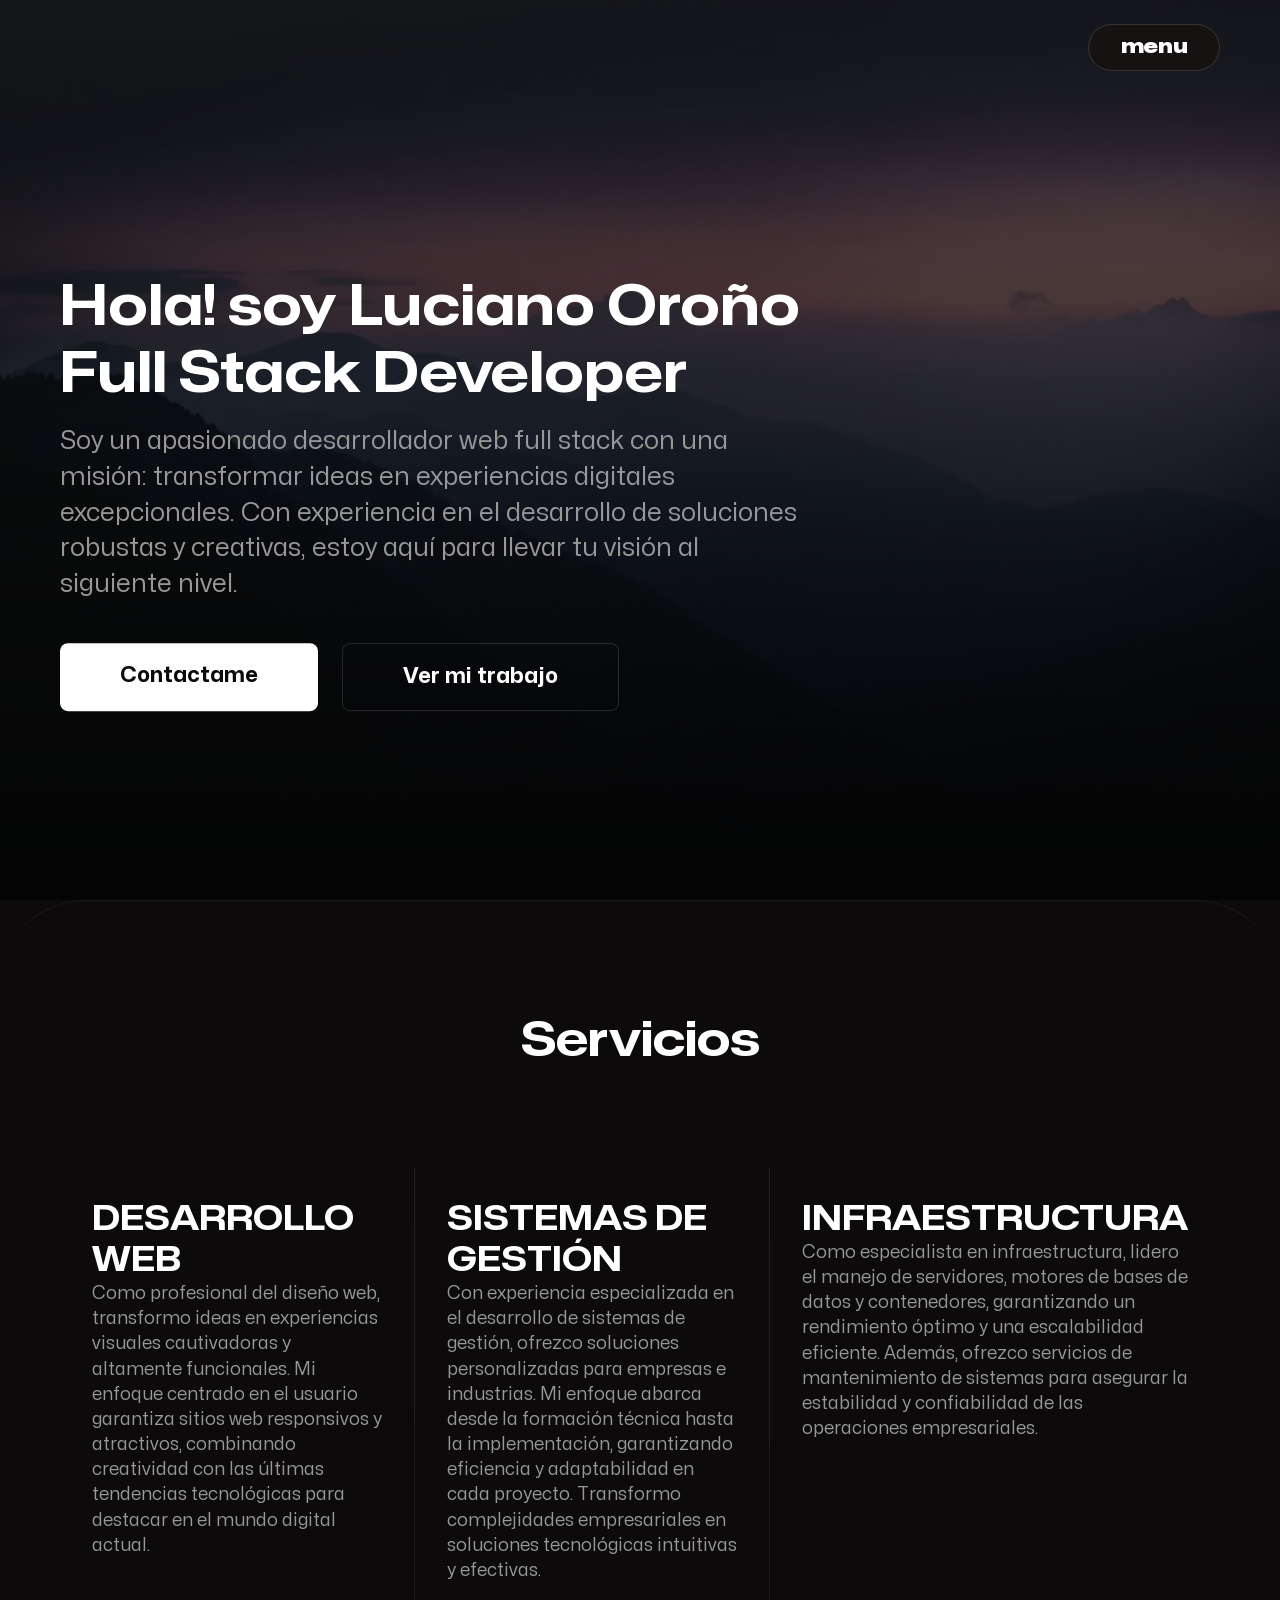
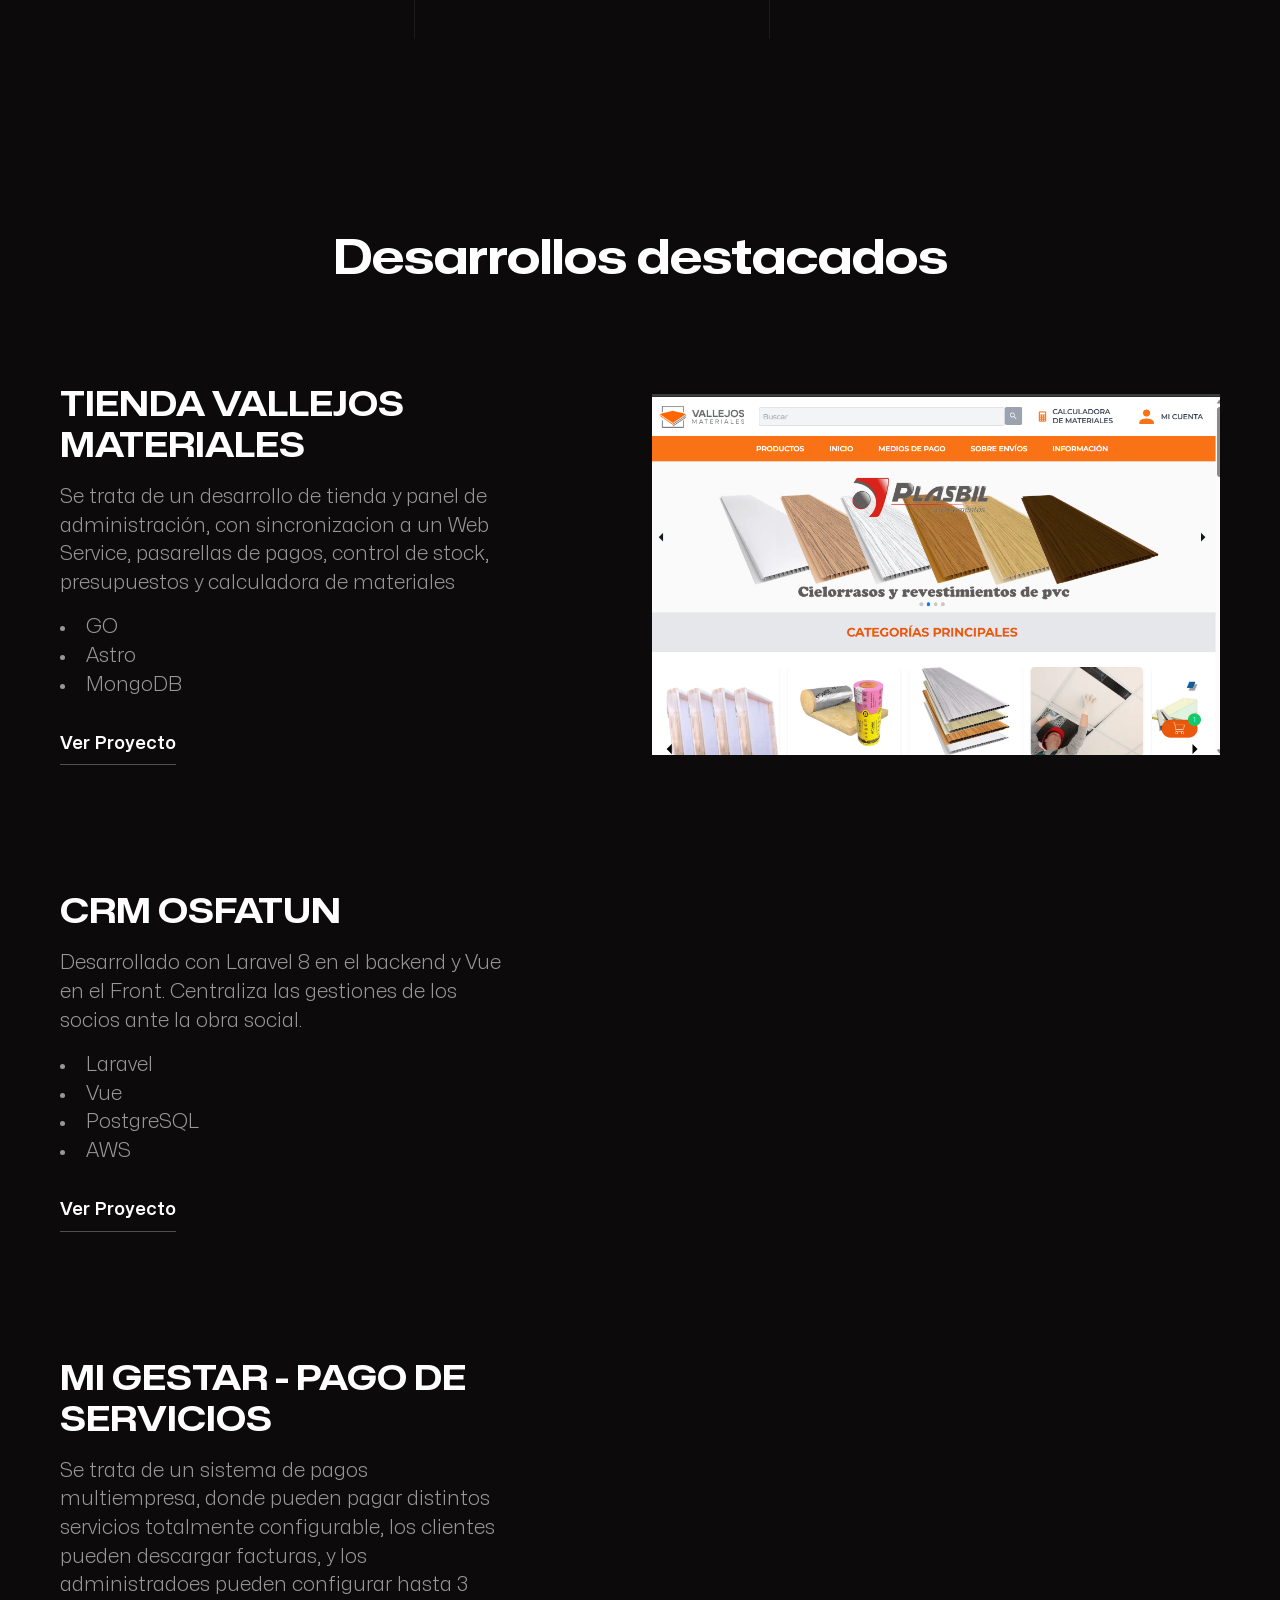
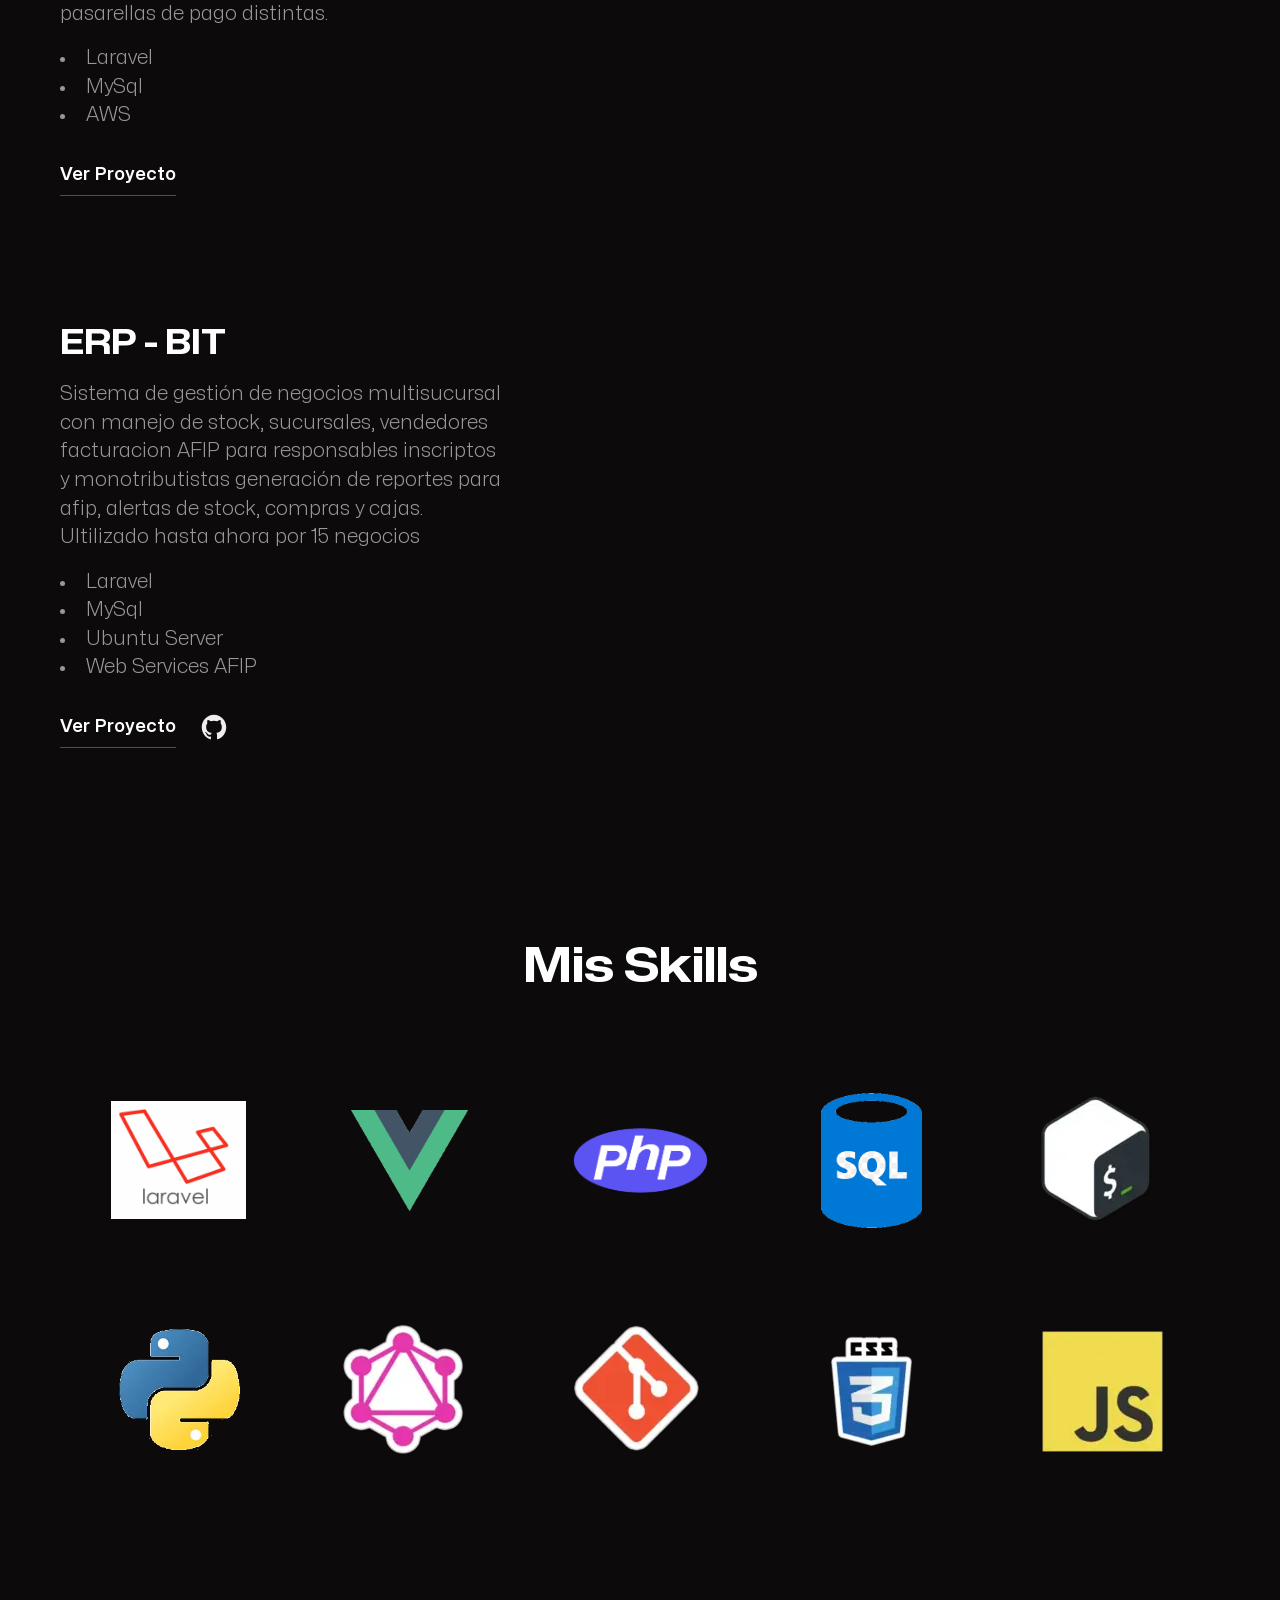
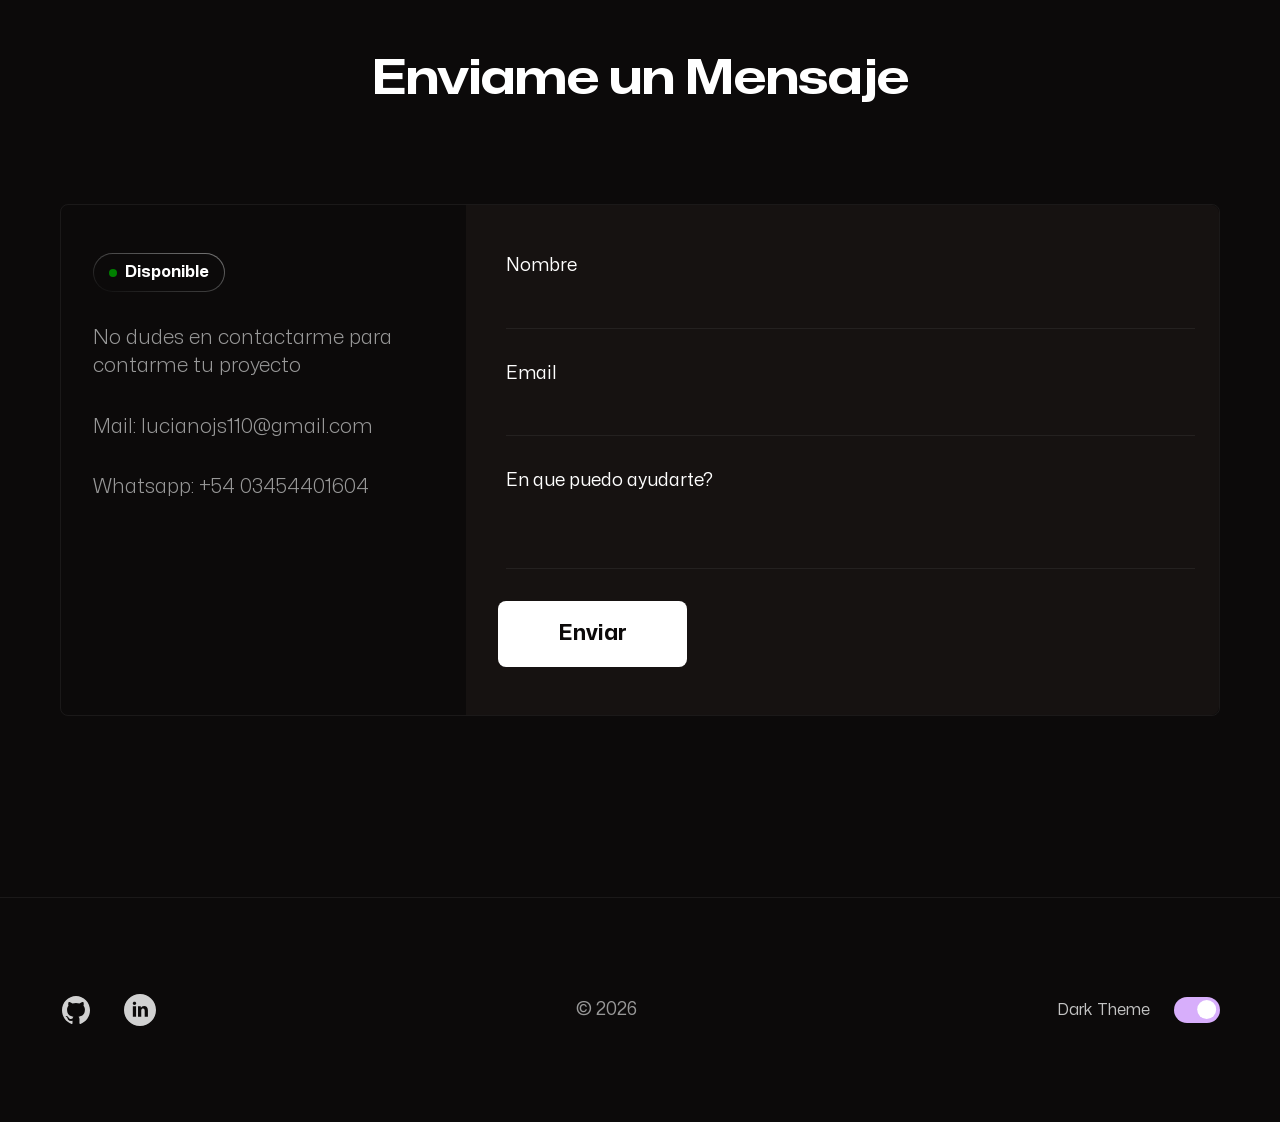
==== index.html @ 5929eaf1 "corregir error ortografico" ====
<!--
  Greetings!

  This delightful template has been meticulously crafted and brought to life by Syed Mohsin. It is generously shared with the world, inviting you to unleash your creativity and tailor it to your heart's content.
-->

<!-- For any inquiries or collaborations reach out to me at devsyedmohsin@gmail.com -->

<!--
  Embrace the guidance inscribed within the comments below to fashion an awe-inspiring portfolio of your own.
-->


<!DOCTYPE html>
<html lang="en">

<head>
  <meta charset="UTF-8" />
  <meta http-equiv="X-UA-Compatible" content="IE=edge" />
  <meta name="viewport" content="width=device-width, initial-scale=1.0" />
  <meta name="robots" content="index, follow" />

  <!-- Read and update content attributes accordingly  -->

  <meta name="description" content="En esta web puedes ver mis proyectos y contactarme para trabajar juntos!." />

  <!-- Google / Search Engine Tags -->
  <meta itemprop="name" content="Portafolio Luciano Oroño">
  <meta itemprop="description" content="En esta web puedes ver mis proyectos y contactarme para trabajar juntos!.">

  <!-- Reference screenshot of updated site's header in place of content -->
  <meta itemprop="image" content="assets/images/sharing-card.png">

  <!-- Facebook Meta Tags -->
  <meta property="og:url" content="https://lucianojs110.github.io/">
  <meta property="og:type" content="website">
  <meta property="og:title" content="Portafolio Luciano Oroño">
  <meta property="og:description" content="En esta web puedes ver mis proyectos y contactarme para trabajar juntos!">

  <!-- Reference screenshot of updated site's header in content -->
  <meta property="og:image" content="assets/images/sharing-card.png">

  <!-- Twitter Meta Tags -->
  <meta name="twitter:card" content="summary_large_image">
  <meta name="twitter:title" content="Portafolio Luciano Oroño">
  <meta name="twitter:description" content="En esta web puedes ver mis proyectos y contactarme para trabajar juntos!.">

  <!-- Reference screenshot of updated site's header in content -->
  <meta name="twitter:image" content="assets/images/sharing-card.png">


  <!-- Update favicon href attribute with image of yourself -->
  <link rel="shortcut icon" href="assets/images/favicons.png" type="image/png" />

  <!-- Preloading fonts for better performance -->

  <link rel="preload" href="assets/fonts/Mona-Sans.woff2" as="font" type="font/woff2" crossorigin />

  <link rel="stylesheet" href="style.css" />
  <script src="script.js" defer></script>

  <!-- Your name here -->
  <title>Tec. Luciano Oroño</title>
</head>

<body>

  <script>
    const theme = localStorage.getItem("theme") || "dark";
    document.body.classList.add(theme);
  </script>

  <header class="header">

    <div class="menu-btn-container">
      <div class="container">
        <button type="button" class="menu-btn">menu</button>
      </div>
    </div>

    <nav class="nav hidden">
      <ol class="nav-items">
        <li class="nav-item"><a href="#">Home</a></li>
        <li class="nav-item"><a href="#work">Mi Trabajo</a></li>
        <li class="nav-item"><a href="#skills">Mis Skills</a></li>
        <li class="nav-item">
          <a href="#contact" data-focused="last-focused">Contacto</a>
        </li>
      </ol>
    </nav>

    <div class="container">
      <div class="header-textbox">
        <!-- Replace with your name and job title -->
        <h1 class="h1">
          Hola! soy Luciano Oroño<br />
          Full Stack Developer
        </h1>

        <!-- Add a small introductory paragraph about yourself -->
        <p class="header-text">
          Soy un apasionado desarrollador web full stack con una misión: transformar ideas en experiencias digitales
          excepcionales. Con experiencia en el desarrollo de soluciones robustas y creativas, estoy aquí para llevar tu
          visión al siguiente nivel.
        </p>

        <div class="header-btns">
          <a href="#contact" class="btn btn-cta">Contactame</a>
          <a href="#work" class="btn btn-secondary">Ver mi trabajo</a>
        </div>
      </div>
    </div>
  </header>

  <main>

    <section>

      <div class="container">
        <h2 class="h2">Servicios</h2>
        <ol class="testimonials">
          <li class="testimonial">
            <h3 class="h3">DESARROLLO WEB</h3>
            <blockquote class="testimonial-text">
              Como profesional del diseño web, transformo ideas en experiencias visuales cautivadoras y altamente
              funcionales. Mi enfoque centrado en el usuario garantiza sitios web responsivos y atractivos, combinando
              creatividad con las últimas tendencias tecnológicas para destacar en el mundo digital actual.
            </blockquote>

          </li>
          <li class="testimonial">
            <h3 class="h3">SISTEMAS DE GESTIÓN</h3>
            <blockquote class="testimonial-text">
              Con experiencia especializada en el desarrollo de sistemas de gestión, ofrezco soluciones personalizadas
              para empresas e industrias. Mi enfoque abarca desde la formación técnica hasta la implementación,
              garantizando eficiencia y adaptabilidad en cada proyecto. Transformo complejidades empresariales en
              soluciones tecnológicas intuitivas y efectivas.
            </blockquote>

          </li>
          <li class="testimonial">
            <h3 class="h3">INFRAESTRUCTURA</h3>
            <blockquote class="testimonial-text">

              Como especialista en infraestructura, lidero el manejo de servidores, motores de bases de datos y
              contenedores, garantizando un rendimiento óptimo y una escalabilidad eficiente. Además, ofrezco servicios
              de mantenimiento de sistemas para asegurar la estabilidad y confiabilidad de las operaciones
              empresariales.
            </blockquote>

          </li>
        </ol>
      </div>
    </section>


    <section class="work">
      <div class="container">
        <h2 class="h2" id="work">Desarrollos destacados</h2>
        <div class="work-boxes">



          <div class="work-box">
            <div class="work-textbox">
              <!-- Add your project title here -->
              <h3 class="h3">TIENDA VALLEJOS MATERIALES</h3>
              <!-- Add small description of your project  -->
              <p class="work-text">
                Se trata de un desarrollo de tienda y panel de administración, con sincronizacion a un Web Service,
                pasarellas de pagos, control de stock,
                presupuestos y calculadora de materiales
              </p>
              <!-- Add technologies you used to build the project -->
              <ol class="work-technologies">
                <li>GO</li>
                <li>Astro</li>
                <li>MongoDB</li>

              </ol>

              <div class="work-links">
                <!-- Add url of project in href attribute -->
                <a href="https://vallejosmateriales.com.ar/" target="_blank" rel="noopener" class="link">Ver
                  Proyecto</a>


                </a>
              </div>
            </div>

            <!-- Update img src and alt attribute  -->

            <picture class="work-img">
              <img loading="lazy" src="assets/images/vallejos.png" alt="agency elevation" />
            </picture>
          </div>




          <div class="work-box">
            <div class="work-textbox">
              <!-- Add your project title here -->
              <h3 class="h3">CRM OSFATUN</h3>
              <!-- Add small description of your project  -->
              <p class="work-text">
                Desarrollado con Laravel 8 en el backend y Vue en el Front. Centraliza las gestiones de los socios ante
                la obra social.
              </p>
              <!-- Add technologies you used to build the project -->
              <ol class="work-technologies">
                <li>Laravel</li>
                <li>Vue</li>
                <li>PostgreSQL</li>
                <li>AWS</li>
              </ol>

              <div class="work-links">
                <!-- Add url of project in href attribute -->
                <a href="https://www.osfatun.com.ar/" target="_blank" rel="noopener" class="link">Ver Proyecto</a>


                </a>
              </div>
            </div>

            <!-- Update img src and alt attribute  -->

            <picture class="work-img">
              <img loading="lazy" src="assets/images/work/crm1.png" alt="agency elevation" />
            </picture>
          </div>



          <div class="work-box">
            <div class="work-textbox">
              <!-- Add your project title here -->
              <h3 class="h3">MI GESTAR - PAGO DE SERVICIOS</h3>
              <!-- Add small description of your project  -->

              <p class="work-text">Se trata de un sistema de pagos multiempresa, donde pueden pagar distintos servicios
                totalmente configurable, los clientes pueden descargar facturas, y los administradoes pueden configurar
                hasta 3 pasarellas de pago distintas.</p>
              <ol class="work-technologies">
                <li>Laravel</li>
                <li>MySql</li>
                <li>AWS</li>
              </ol>
              <div class="work-links">
                <!-- Add url of project in href attribute -->
                <a href="https://migestarcoop.com.ar/CEVIC/login" target="_blank" rel="noopener" class="link">Ver
                  Proyecto</a>


              </div>
            </div>
            <!-- Update img src and alt attribute  -->
            <picture class="work-img">
              <img loading="lazy" src="assets/images/work/gestar2.png" alt="agency elevation" />
            </picture>
          </div>



          <div class="work-box">
            <div class="work-textbox">
              <!-- Add your project title here -->
              <h3 class="h3">ERP - BIT</h3>
              <!-- Add small description of your project  -->
              <p class="work-text">
                Sistema de gestión de negocios multisucursal con manejo de stock, sucursales, vendedores facturacion
                AFIP para responsables inscriptos y monotributistas generación de reportes para afip, alertas de stock,
                compras y cajas. Ultilizado hasta ahora por 15 negocios
              </p>
              <ol class="work-technologies">
                <li>Laravel</li>
                <li>MySql</li>
                <li>Ubuntu Server</li>
                <li>Web Services AFIP</li>
              </ol>
              <div class="work-links">
                <!-- Add url of project in href attribute -->
                <a href="#" target="_blank" rel="noopener" class="link">Ver Proyecto</a>

                <!-- Add link to project source code in href attribute if applicable otherwise feel free to delete or comment the markup -->
                <a href="https://gitlab.com/tanometro/erp" target="_blank" rel="noopener" title="Source code">
                  <img src="assets/images/social-links/github.svg" alt="GitHub" loading="lazy" />
                </a>
              </div>
            </div>
            <!-- Update img src and alt attribute  -->
            <picture class="work-img">
              <img loading="lazy" src="assets/images/work/erp1.png" alt="contribute dev" />
            </picture>
          </div>
        </div>
      </div>
    </section>


    <!-- Update skills-img src, alt  and title attributes I have added some other logos in assets/images/skill for your convenience feel free to pick one if required  -->

    <section class="skills">
      <div class="container">
        <h2 class="h2" id="skills">Mis Skills</h2>
        <div class="skills-imgs">
          <img src="assets/images/skills/Laravel.png" alt="React" class="skills-img" loading="lazy" title="React">
          <img src="assets/images/skills/vue.png" alt="Svelte" class="skills-img" loading="lazy" title="Svelte">
          <img src="assets/images/skills/php.png" alt="Typescript" class="skills-img" loading="lazy" title="Typescript">
          <img src="assets/images/skills/sql.png" alt="Accessibility" class="skills-img" loading="lazy"
            title="Web Accessibility">
          <img src="assets/images/skills/shell.webp" alt="Shell" class="skills-img" loading="lazy" title="Shell">
          <img src="assets/images/skills/python.png" alt="NextJS" class="skills-img" loading="lazy" title="NextJS">
          <img src="assets/images/skills/graphql.webp" alt="Graph Ql" class="skills-img" loading="lazy"
            title="Graph QL">
          <img src="assets/images/skills/git.webp" alt="Git" class="skills-img" loading="lazy" title="Git">
          <img src="assets/images/skills/html.webp" alt="CSS" class="skills-img" loading="lazy" title="CSS">
          <img src="assets/images/skills/js.webp" alt="JavaScript" class="skills-img" loading="lazy" title="JavaScript">
          </figure>
        </div>
      </div>
    </section>

    <!-- Replace testimonials, author name, author job, img src and, alt attributes -->

    <section class="contact">
      <div class="container">
        <h2 class="h2" id="contact">Enviame un Mensaje</h2>
        <div class="contact-content">
          <div class="contact-textbox">
            <!-- Please comment this component if you're not available for hire -->
            <strong href="#" class="hire-alert">
              <span class="indicator"></span>
              Disponible
            </strong>
            <p class="contact-text">
              No dudes en contactarme para contarme tu proyecto
            </p>

            <p class="contact-text">
              Mail: lucianojs110@gmail.com
            </p>
            <p class="contact-text">
              Whatsapp: +54 03454401604
            </p>


          </div>
          <form action="https://formsubmit.co/lucianojs110@gmail.com" method="POST" class="contact-form" netlify>
            <div class="form-field">
              <label for="name">Nombre</label>
              <input type="text" name="name" id="name" required />
            </div>
            <div class="form-field">
              <label for="email">Email</label>
              <input type="email" name="email" id="email" required inputmode="email" />
            </div>
            <div class="form-field">
              <label for="message">En que puedo ayudarte?</label>
              <textarea name="message" id="message" required></textarea>
            </div>
            <button type="submit" class="btn btn-cta">Enviar</button>
          </form>
        </div>
      </div>
    </section>
  </main>

  <footer class="footer">
    <div class="container">
      <div class="footer-content">
        <!-- Update href and src attributes -->
        <nav>
          <ol class="footer-links">
            <li class="footer-link">
              <a title="GitHub" href="https://github.com/Lucianojs110" target="_blank" rel="noopener"><img
                  loading="lazy" src="assets/images/social-links/github.svg" alt="GitHub" /></a>
            </li>

            <li class="footer-link">
              <a title="Linkedin" href="https://www.linkedin.com/in/luciano-oro%C3%B1o-1b6370150/" target="_blank"
                rel="noopener"><img loading="lazy" src="assets/images/social-links/linkedin.svg" alt="Linkedin" /></a>
            </li>

          </ol>
        </nav>
        <p class="footer-text">
          &copy; <span>2024</span>
        </p>
        <label class="theme-switch" for="theme-switch">
          <span>Dark Theme</span>
          <input type="checkbox" id="theme-switch" role="switch" />
        </label>
      </div>
    </div>
  </footer>
</body>

</html>
---- style.css ----
/* --------------------------------- */
/* ----- Basic Setup -----*/
/* --------------------------------- */

@font-face {
  font-family: "Mona Sans";
  src: url("assets/fonts/Mona-Sans.woff2") format("woff2 supports variations"),
    url("assets/fonts/Mona-Sans.woff2") format("woff2-variations");
  font-display: swap;
  font-weight: 200 900;
  font-stretch: 75% 125%;
}

:root {
  --h1: 3.5rem;
  --h2: 3rem;
  --h3: 2.145rem;
  --h4: 1.5rem;
  --text-large: 1.6rem;
  --text-medium: 1.275rem;
  --text-small: 1.125rem;

  --gradient-brand: radial-gradient(
      at 60% 31%,
      rgb(255, 131, 139) 0px,
      transparent 50%
    ),
    radial-gradient(at 48% 98%, rgba(0, 255, 166, 0.707) 0px, transparent 50%),
    radial-gradient(at 84% 67%, rgb(255, 129, 125) 0px, transparent 50%),
    radial-gradient(at 16% 47%, rgb(255, 90, 112) 0px, transparent 50%),
    radial-gradient(at 73% 11%, rgb(115, 255, 225) 0px, transparent 50%),
    radial-gradient(at 49% 37%, rgba(255, 249, 89, 0.695) 0px, transparent 50%),
    radial-gradient(at 70% 21%, rgba(58, 255, 186, 0.715) 0px, transparent 50%);
  --easing: cubic-bezier(0.86, 0, 0.07, 1);

  --site-max-width: 1280px;
  --gutter-nano: 0.5rem;
  --gutter-micro: 1rem;
  --gutter-x-small: 1.5rem;
  --gutter-small: 2rem;
  --gutter-medium: 2.5rem;
  --gutter-large: 3rem;
  --gutter-x-large: 6rem;
  --gutter-huge: 12rem;

  --scroll-padding: 4.375rem;
  --radius: 85px;
}

body.dark {
  --bg-color-primary: #0c0a0a;
  --bg-color-secondary: #161211;
  --important: #fff;
  --sub: #c3c3c3;
  --body: #989898;
  --border: #c0c0c015;
  --border-dark: #c0c0c02f;
  --gradient-border: linear-gradient(to left bottom, #777, #0e0d0d);
  --shadow: 0 1rem 1rem #00000040;
}

body.light {
  --bg-color-primary: #fbfbfb;
  --bg-color-secondary: #ffffff;
  --important: #000;
  --sub: #111;
  --body: #585b63;
  --border: #62626234;
  --border-dark: #5e5e5e1f;
  --gradient-border: linear-gradient(to left bottom, #000000c6, #0e0d0d00);
  --shadow: 0 1rem 1rem rgba(0, 0, 0, 0.25);
}

*,
*::after,
*::before {
  margin: 0;
  padding: 0;
  box-sizing: inherit;
}

html {
  font-family: "Mona Sans", sans-serif;
  box-sizing: border-box;
  scroll-padding-top: var(--scroll-padding);
}

@media (max-width: 1200px) {
  html {
    font-size: 90%;
  }
}

@media (max-width: 645px) {
  html {
    font-size: 80%;
  }
}

body {
  font-size: var(--text-medium);
  color: var(--body);
  background-color: var(--bg-color-primary);
  line-height: 1.4;
  text-rendering: optimizeLegibility;
  overflow-x: hidden;
}

/* Improve media defaults */

picture,
svg,
img {
  display: block;
  max-inline-size: 100%;
  object-fit: contain;
}

textarea {
  resize: none;
}

/* --------------------------------- */
/* ----- Typography -----*/
/* --------------------------------- */

input,
textarea,
button {
  font: inherit;
}

p,
h1,
h2,
h3,
.h4 {
  overflow-wrap: break-word;
}

h1,
h2,
h3,
.h4 {
  font-stretch: 125%;
  line-height: 1.2;
  color: var(--important);
}

.h1 {
  font-size: var(--h1);
}

.h2 {
  font-size: var(--h2);
  text-align: center;
}

.h3 {
  font-size: var(--h3);
}

.h4 {
  font-size: var(--h4);
}

@media (max-width: 845px) {
  :root {
    --h1: 2.845rem;
    --h2: 2.45rem;
    --h3: 1.85rem;
  }
}

@media (max-width: 700px) {
  :root {
    --h1: 2.545rem;
  }
}

@media (max-width: 545px) {
  :root {
    --h1: 2.4rem;
    --text-large: 1.5rem;
  }
}

@media (max-width: 485px) {
  :root {
    --h1: 2.145rem;
    --h2: 1.875rem;
    --h3: 1.6rem;
    --text-large: 1.345rem;
  }
}

/* --------------------------------- */
/* ----- Utilities -----*/
/* --------------------------------- */

/* Center and constrain the width of page sections */

.container {
  max-inline-size: var(--site-max-width);
  margin-inline: auto;
}

@media (max-width: 1375px) {
  :root {
    --site-max-width: 1160px;
  }
}

@media (max-width: 1275px) {
  .container {
    padding-inline: var(--gutter-small);
  }
}

@media (max-width: 1200px) {
  .container {
    padding-inline: var(--gutter-medium);
  }
}

@media (max-width: 575px) {
  .container {
    padding-inline: var(--gutter-small);
  }
}

/* disable scroll when menu is opened */

.lock-screen {
  overflow-y: hidden;
}

/* hides visually and removes from accessibility tree  */

.hidden {
  visibility: hidden;
  transform: translateX(-100%);
}

.transform {
  transform: translateY(6rem);
  opacity: 0;
}

.shown {
  transition: 0.1s;
  color: lightgrey;
}

/* --------------------------------- */
/* ----- Components -----*/
/* --------------------------------- */

.btn {
  font-size: 1.35rem;
  font-weight: 700;
  text-decoration: none;
  text-align: center;
  padding: 18px 60px;
  border-radius: var(--gutter-nano);
  transition: 0.3s all ease-in-out;
  cursor: pointer;
}

@media (max-width: 700px) {
  .btn {
    padding: 16px 48px;
  }
}

@media (max-width: 485px) {
  .btn {
    font-size: 1.2rem;
    padding: 14px 38px;
  }
}

.btn-cta {
  color: var(--bg-color-primary);
  background-color: var(--important);
}

body.dark .btn-cta:hover,
body.dark .btn-cta:focus {
  box-shadow: #ffffff40 0 0 0 var(--gutter-nano);
}

body.light .btn-cta:hover,
body.light .btn-cta:focus {
  box-shadow: #07070733 0 0 0 var(--gutter-nano);
}

.btn-secondary {
  border: 1px solid var(--border-dark);
  color: var(--important);
}

.btn-secondary:hover,
.btn-secondary:focus {
  border-color: var(--important);
}

.link {
  display: inline-block;
  font-weight: 600;
  font-size: var(--text-small);
  padding: var(--gutter-nano) 0;
  text-decoration: none;
  color: var(--important);
  position: relative;
}

.link::after,
.link::before {
  content: "";
  width: 100%;
  height: 1px;
  margin-block-start: var(--gutter-nano);
  position: absolute;
  bottom: -1px;
  left: 0;
  transition: 300ms;
}

body.dark .link::before {
  background-color: #d3d3d357;
}

body.dark .link::after {
  background-color: white;
}

body.light .link::before {
  background-color: lightgray;
}

body.light .link::after {
  background-color: black;
}

.link::after {
  background-color: white;
  transform-origin: left;
  transform: scaleX(0);
}

.link:hover::after,
.link:focus::after {
  transform: scaleX(1);
}

/* --------------------------------- */
/* ----- Layout -----*/
/* --------------------------------- */

section:not(:first-child) {
  padding-block-start: var(--gutter-huge);
}

section:first-child {
  padding-block-start: 7rem;
}

@media (max-width: 885px) {
  :root {
    --gutter-huge: 8rem;
    --gutter-x-large: 4rem;
  }
}

main {
  border-top: 1px solid var(--border);
  border-top-left-radius: var(--radius);
  border-top-right-radius: var(--radius);
  background-color: var(--bg-color-primary);
  transform: translateY(calc(-1 * var(--radius)));
}

@media (max-width: 1185px) {
  :root {
    --radius: 45px;
  }
}

/* --------------------------------- */
/* ----- Menu Button -----*/
/* --------------------------------- */

.menu-btn-container {
  position: fixed;
  width: 100%;
  top: var(--gutter-x-small);
  left: 0;
  z-index: 4;
}

.menu-btn {
  display: block;
  margin-inline-start: auto;
  border: 1px solid var(--border-dark);
  inline-size: 132px;
  padding-block: var(--gutter-nano);
  border-radius: var(--gutter-large);
  text-decoration: none;
  background-color: var(--bg-color-secondary);
  color: var(--important);
  cursor: pointer;
}

.menu-btn,
.nav-items a {
  font-stretch: 125%;
  font-weight: 900;
}

/* --------------------------------- */
/* ----- Navigation -----*/
/* --------------------------------- */

.nav {
  min-block-size: 100vh;
  position: fixed;
  width: 100%;
  background-color: #ff5e99;
  background-image: var(--gradient-brand);
  transition: 450ms var(--easing);
  z-index: 3;
}

.nav-items {
  position: absolute;
  top: 50%;
  left: 15%;
  transform: translateY(-50%) translateX(-15%);
  list-style-type: none;
}

.nav-item:not(:last-child) {
  margin-block-end: var(--gutter-x-small);
}

.nav-item a {
  display: inline-block;
  font-size: var(--h2);
  text-decoration: none;
  color: #fff;
}

.nav-item a::after {
  content: "";
  display: block;
  block-size: var(--gutter-nano);
  width: 100%;
  transform: scale(0);
  transform-origin: left;
  background-color: white;
  transition: transform 250ms var(--easing);
}

.nav-item a:hover::after,
.nav-item a:focus::after {
  transform: scale(1);
}

/* --------------------------------- */
/* ----- Header -----*/
/* --------------------------------- */

.header {
  min-block-size: calc(100vh + var(--radius));
  background-attachment: fixed;
  background-size: cover;
  background-position: center;
  background-repeat: no-repeat;
  position: relative;
}

body.dark .header {
  background-image: linear-gradient(#0000008b, #000000e6),
    url("assets/images/hero-bg.webp");
}

body.light .header {
  background-image: linear-gradient(#ffffffa2, #ffffffe6),
    url("assets/images/hero-bg-light.webp");
}

.header-textbox {
  position: absolute;
  top: 50%;
  transform: translateY(-50%);
}

.header-text {
  font-size: var(--text-large);
  font-weight: 400;
  max-inline-size: 745px;
  margin-block-start: var(--gutter-micro);
  margin-block-end: var(--gutter-medium);
}

@media (max-width: 1200px) {
  .header-text {
    max-inline-size: 685px;
  }
}

@media (max-width: 845px) {
  .header-text {
    max-inline-size: 585px;
  }
}

.header-btns {
  display: inline-flex;
  gap: var(--gutter-x-small);
}

@media (max-width: 400px) {
  .header-textbox {
    left: 0;
    text-align: center;
    padding-inline: 0.6rem;
  }
  .header-btns {
    flex-direction: column;
    width: 80%;
  }
}

/* --------------------------------- */
/* ----- Clients -----*/
/* --------------------------------- */

.logos {
  display: flex;
  justify-content: space-around;
  align-items: flex-start;
  padding-block-start: var(--gutter-x-large);
}

@media (max-width: 885px) {
  .logos {
    padding-block-start: calc(
      var(--gutter-x-large) + var(--gutter-x-large) - 2rem
    );
  }
}

.logo-group {
  display: flex;
  flex-direction: column;
  align-items: center;
  justify-content: center;
  position: relative;
}

.logo {
  position: absolute;
  top: 0;
  max-block-size: 60px;
  max-inline-size: 150px;
  transition: all 2.4s cubic-bezier(0.25, 1, 0.5, 1);
}

@media (max-width: 845px) {
  .logo {
    max-inline-size: 100px;
  }

  .logo-group:last-child {
    display: none;
  }
}

@media (max-width: 400px) {
  .logo {
    max-inline-size: 85px;
  }
}

.logo.hide {
  opacity: 0;
}

.logo.to-top {
  transform: scale(0.4) translateY(-150px);
}

.logo.to-bottom {
  transform: scale(0.4) translateY(150px);
}

body.dark .logo {
  filter: invert(97%) grayscale(100%) opacity(0.6);
}

body.light .logo {
  filter: grayscale(100%) opacity(0.6);
}

/* --------------------------------- */
/* ----- Work -----*/
/* --------------------------------- */

.work-boxes {
  padding-block-start: var(--gutter-x-large);
}

.work-box {
  display: flex;
  justify-content: space-between;
  align-items: center;
}

@media (max-width: 1045px) {
  .work-boxes {
    max-inline-size: fit-content;
    margin-inline: auto;
  }

  .work-box {
    flex-direction: column-reverse;
    align-items: flex-start;
  }

  .work-img {
    margin-block-end: var(--gutter-medium);
  }
}

.work-box:not(:last-child) {
  margin-block-end: var(--gutter-huge);
}

@media (max-width: 1285px) {
  .work-box:not(:last-child) {
    margin-block-end: 8rem;
  }
}

.work-img,
.work-textbox {
  flex-basis: 49%;
}

.work-img {
  max-inline-size: 785px;
  transition: 0.6s all;
}

body.light .work-img {
  box-shadow: var(--shadow);
}

.work-textbox {
  max-inline-size: 445px;
}

@media (max-width: 885px) {
  .work h2 {
    margin-block-start: 45px;
  }
}

@media (max-width: 485px) {
  .work h2 {
    margin-block-start: 0;
  }
}

.work-text {
  margin-block: var(--gutter-micro);
}

.work-technologies {
  list-style-position: inside;
  list-style-type: disc;
  margin-block-end: var(--gutter-x-small);
}

.work-links {
  display: inline-flex;
  align-items: center;
  gap: var(--gutter-x-small);
}

.work-links img {
  block-size: 28px;
  inline-size: 28px;
}

body.dark .work-links img {
  filter: invert(1);
}

/* Github icon */

.work-links > a:last-child {
  transition: 0.3s transform ease-in;
}

.work-links > a:last-child:hover,
.work-links > a:last-child:focus {
  transform: scale(1.1);
}

.work-text,
.contact-text,
.work-technologies {
  font-weight: 300;
}

.work-textbox h3,
.work-text,
.work-technologies,
.work-links {
  --delay: 0.2s;
  animation: slide-up 0.6s cubic-bezier(0.16, 1, 0.3, 1) both;
  animation-play-state: paused;
}

.work-text {
  animation-delay: var(--delay);
}

.work-technologies {
  animation-delay: calc(var(--delay) * 1.5);
}

.work-links {
  animation-delay: calc(var(--delay) * 2);
}

@keyframes slide-up {
  from {
    transform: translateY(45px);
    opacity: 0;
  }

  to {
    transform: none;
    opacity: 1;
  }
}

/* --------------------------------- */
/* ----- Articles -----*/
/* --------------------------------- */

.article-boxes {
  display: flex;
  flex-flow: row wrap;
  gap: 3.5%;
  margin-block-start: var(--gutter-x-large);
}

.article-box {
  flex-basis: 31%;
  border: 1px solid var(--border);
  padding: var(--gutter-medium) var(--gutter-small);
  border-radius: var(--gutter-nano);
  background-color: var(--bg-color-secondary);
}

.article-textbox {
  height: 100%;
  display: flex;
  flex-direction: column;
}

.article-text {
  font-size: var(--text-small);
  margin-block: var(--gutter-x-small);
}

.article-info {
  display: flex;
  justify-content: space-between;
  margin-block-start: auto;
}

.reaction-count {
  display: inline-flex;
  align-items: center;
  gap: var(--gutter-nano);
  font-size: initial;
}

@media (max-width: 985px) {
  .article-boxes {
    max-inline-size: 685px;
    margin-inline: auto;
    justify-content: center;
    gap: 4%;
  }

  .article-box:nth-of-type(2),
  .article-box:nth-of-type(3) {
    flex-basis: 48%;
  }

  .article-box:last-child {
    display: none;
  }
}

@media (max-width: 650px) {
  .article-box:nth-child(2),
  .article-box:nth-child(3),
  .article-box:last-child {
    flex-basis: 100%;
  }

  .featured-article {
    margin-block-end: 0;
  }

  .article-box:not(:last-child) {
    margin-block-end: var(--gutter-x-small);
  }

  .article-box:last-child {
    display: block;
  }
}

/* --------------------------------- */
/* ----- Featured article -----*/
/* --------------------------------- */

.featured-article {
  flex-basis: 100%;
  display: flex;
  align-items: center;
  justify-content: space-between;
  margin-block-end: 44.8px;
}

@media (max-width: 985px) {
  .featured-article {
    margin-block-end: 24.4px;
    flex-direction: column-reverse;
  }
}

.featured-article .article-textbox {
  flex-basis: 44%;
}

.featured-article h3 {
  margin-block-start: var(--gutter-x-small);
}

.featured-article .article-illustration {
  flex-basis: 50%;
}

.article-illustration img {
  border-radius: var(--gutter-nano);
}

.featured-article .article-text {
  font-size: var(--text-medium);
}

.featured-article .article-info {
  justify-content: flex-start;
  gap: var(--gutter-medium);
}

/* --------------------------------- */
/* ----- Testimonials -----*/
/* --------------------------------- */

.testimonials {
  display: grid;
  grid-template-columns: repeat(3, 1fr);
  gap: 1px;
  margin-block-start: var(--gutter-x-large);
  list-style-type: none;
  background-image: linear-gradient(
    rgba(88, 88, 88, 0.297),
    rgba(214, 214, 214, 0.082)
  );
}

@media (max-width: 1100px) {
  .testimonials {
    grid-template-columns: repeat(2, 1fr);
  }
}

@media (max-width: 645px) {
  .testimonials {
    grid-template-columns: 1fr;
  }
}

.testimonial {
  display: flex;
  flex-direction: column;
  padding: var(--gutter-small);
  background-color: var(--bg-color-primary);
}

.testimonial-text {
  font-size: var(--text-small);
  margin-block-end: var(--gutter-x-small);
}

.testimonial-author {
  margin-block-start: auto;
  display: flex;
  align-items: center;
  gap: var(--gutter-micro);
}

.testimonial-author-name {
  margin-block-end: 0.3rem;
}

.testimonial-author-name,
.testimonial-author-job {
  font-size: initial;
}

.testimonial-author > img {
  block-size: 52px;
  inline-size: 52px;
  border-radius: 50%;
  background-color: var(--bg-color-secondary);
}

/* --------------------------------- */
/* ----- Skills -----*/
/* --------------------------------- */

.skills-imgs {
  display: flex;
  flex-flow: row wrap;
  justify-content: center;
  gap: var(--gutter-x-large);
  padding-block-start: var(--gutter-x-large);
}

.skills-img {
  block-size: 135px;
  inline-size: 135px;
}

@media (max-width: 1100px) {
  .skills-img {
    block-size: 100px;
    inline-size: 100px;
  }
}

@media (max-width: 810px) {
  .skills-img {
    block-size: 85px;
    inline-size: 85px;
  }
}

@media (max-width: 675px) {
  .skills-imgs {
    gap: var(--gutter-large);
  }
  .skills-img {
    block-size: 70px;
    inline-size: 70px;
  }
}

@media (max-width: 340px) {
  .skills-img {
    block-size: 55px;
    inline-size: 55px;
  }
}

/* --------------------------------- */
/* ----- Contact -----*/
/* --------------------------------- */

.contact-content {
  display: grid;
  grid-template-columns: minmax(245px, 35%) 1fr;
  margin-block: var(--gutter-x-large);
  border: 1px solid var(--border);
  border-radius: var(--gutter-nano);
}

@media (max-width: 1032px) {
  .contact-content {
    display: flex;
    flex-direction: column-reverse;
    max-inline-size: 845px;
    margin-inline: auto;
  }
}

.contact-textbox,
.contact-form {
  padding: var(--gutter-large) var(--gutter-small);
}

.hire-alert {
  display: inline-flex;
  align-items: center;
  gap: var(--gutter-nano);
  font-size: initial;
  padding: var(--gutter-nano) var(--gutter-micro);
  border-radius: var(--gutter-small);
  position: relative;
  z-index: 1;
  margin-block-end: var(--gutter-small);
  color: var(--important);
}

.hire-alert::before,
.hire-alert::after {
  content: "";
  position: absolute;
  inset: 0;
  border-radius: inherit;
}

.hire-alert::after {
  background-image: var(--gradient-border);
  z-index: -2;
}

.hire-alert::before {
  background-color: var(--bg-color-primary);
  inset: 1px;
  z-index: -1;
}

.indicator {
  display: inline-block;
  block-size: var(--gutter-nano);
  inline-size: var(--gutter-nano);
  border-radius: 50%;
  background-color: green;
  animation: blink 550ms alternate infinite var(--easing);
}

@keyframes blink {
  100% {
    opacity: 0;
  }
}

.contact-text {
  margin-block-end: var(--gutter-small);
}

.signatures {
  inline-size: 150px;
}

body.light .signatures {
  filter: invert(1);
}

.contact-form {
  background-color: var(--bg-color-secondary);
  border-top-right-radius: var(--gutter-nano);
  border-bottom-right-radius: var(--gutter-nano);
}

.form-field label,
.form-field input,
.form-field textarea {
  display: block;
  width: 100%;
}

.form-field label {
  color: var(--important);
}

.form-field input,
.form-field textarea {
  font-size: var(--text-small);
  color: var(--sub);
  border: none;
  outline: none;
  border-bottom: 1px solid var(--border);
  background-color: transparent;
}

.form-field input:focus,
.form-field textarea:focus {
  border-color: #888;
}

.form-field input,
.form-field textarea {
  margin-block-end: var(--gutter-small);
  padding: var(--gutter-nano);
  margin-inline: var(--gutter-nano);
}

.form-field label {
  font-size: var(--text-small);
  margin-block-end: var(--gutter-nano);
  margin-inline-start: var(--gutter-nano);
}

.contact-form button[type="submit"] {
  border: none;
}

/* --------------------------------- */
/* ----- Footer -----*/
/* --------------------------------- */

.footer {
  border-top: 1px solid var(--border);
  padding-block: var(--gutter-x-large);
}

.footer-content {
  display: flex;
  align-items: center;
  justify-content: space-between;
}

@media (max-width: 875px) {
  .footer-content {
    flex-direction: column-reverse;
    gap: var(--gutter-small);
  }
  .footer-text {
    text-align: center;
  }
}

.footer-text {
  font-size: var(--text-small);
}

.footer-text a {
  color: var(--sub);
}

.footer-links {
  display: flex;
  gap: var(--gutter-small);
  list-style-type: none;
}

@media (max-width: 1040px) {
  .footer-links {
    gap: var(--gutter-micro);
  }
}

.footer-link img {
  block-size: 32px;
  inline-size: 32px;
}

.footer-link a {
  opacity: 0.875;
  transition: 225ms ease-in opacity;
}

.footer-link a:hover {
  opacity: 1;
}

body.dark .footer-link img {
  filter: invert(1);
}

.theme-switch {
  /* Track */

  --track-size: calc(var(--thumb-size) * 2);
  --track-padding: 0.225rem;
  --track-inactive: hsl(80 0% 80%);
  --track-active: #d7aefb;

  --track-color-inactive: var(--track-inactive);
  --track-color-active: var(--track-active);

  /* Thumb */

  --thumb-position: 0%;
  --thumb-size: 1.2rem;
  --thumb: hsl(0 0% 100%);
  --thumb-highlight: hsla(0, 0%, 0%, 0.056);

  --thumb-color: var(--thumb);
  --thumb-color-highlight: var(--thumb-highlight);
}

.theme-switch {
  display: flex;
  align-items: center;
  gap: 2ch;
  user-select: none;
  -webkit-tap-highlight-color: transparent;
}

.theme-switch > span,
.theme-switch > input {
  cursor: pointer;
}

.theme-switch span {
  font-size: 1rem;
  color: var(--sub);
}

.theme-switch > input {
  -webkit-appearance: none;
  -moz-appearance: none;
  appearance: none;
  box-sizing: content-box;
  inline-size: var(--track-size);
  block-size: var(--thumb-size);
  padding: var(--track-padding);
  background-color: var(--track-color-inactive);
  border-radius: var(--track-size);
}

.theme-switch > input::after {
  display: block;
  content: "";
  inline-size: var(--thumb-size);
  block-size: var(--thumb-size);
  background-color: var(--thumb-color);
  border-radius: 50%;
  transform: translateX(var(--thumb-position));
  transition: 500ms all cubic-bezier(0.45, 0.05, 0.22, 1.3);
}

input:checked {
  --thumb-position: 100%;
  background-color: var(--track-active);
}
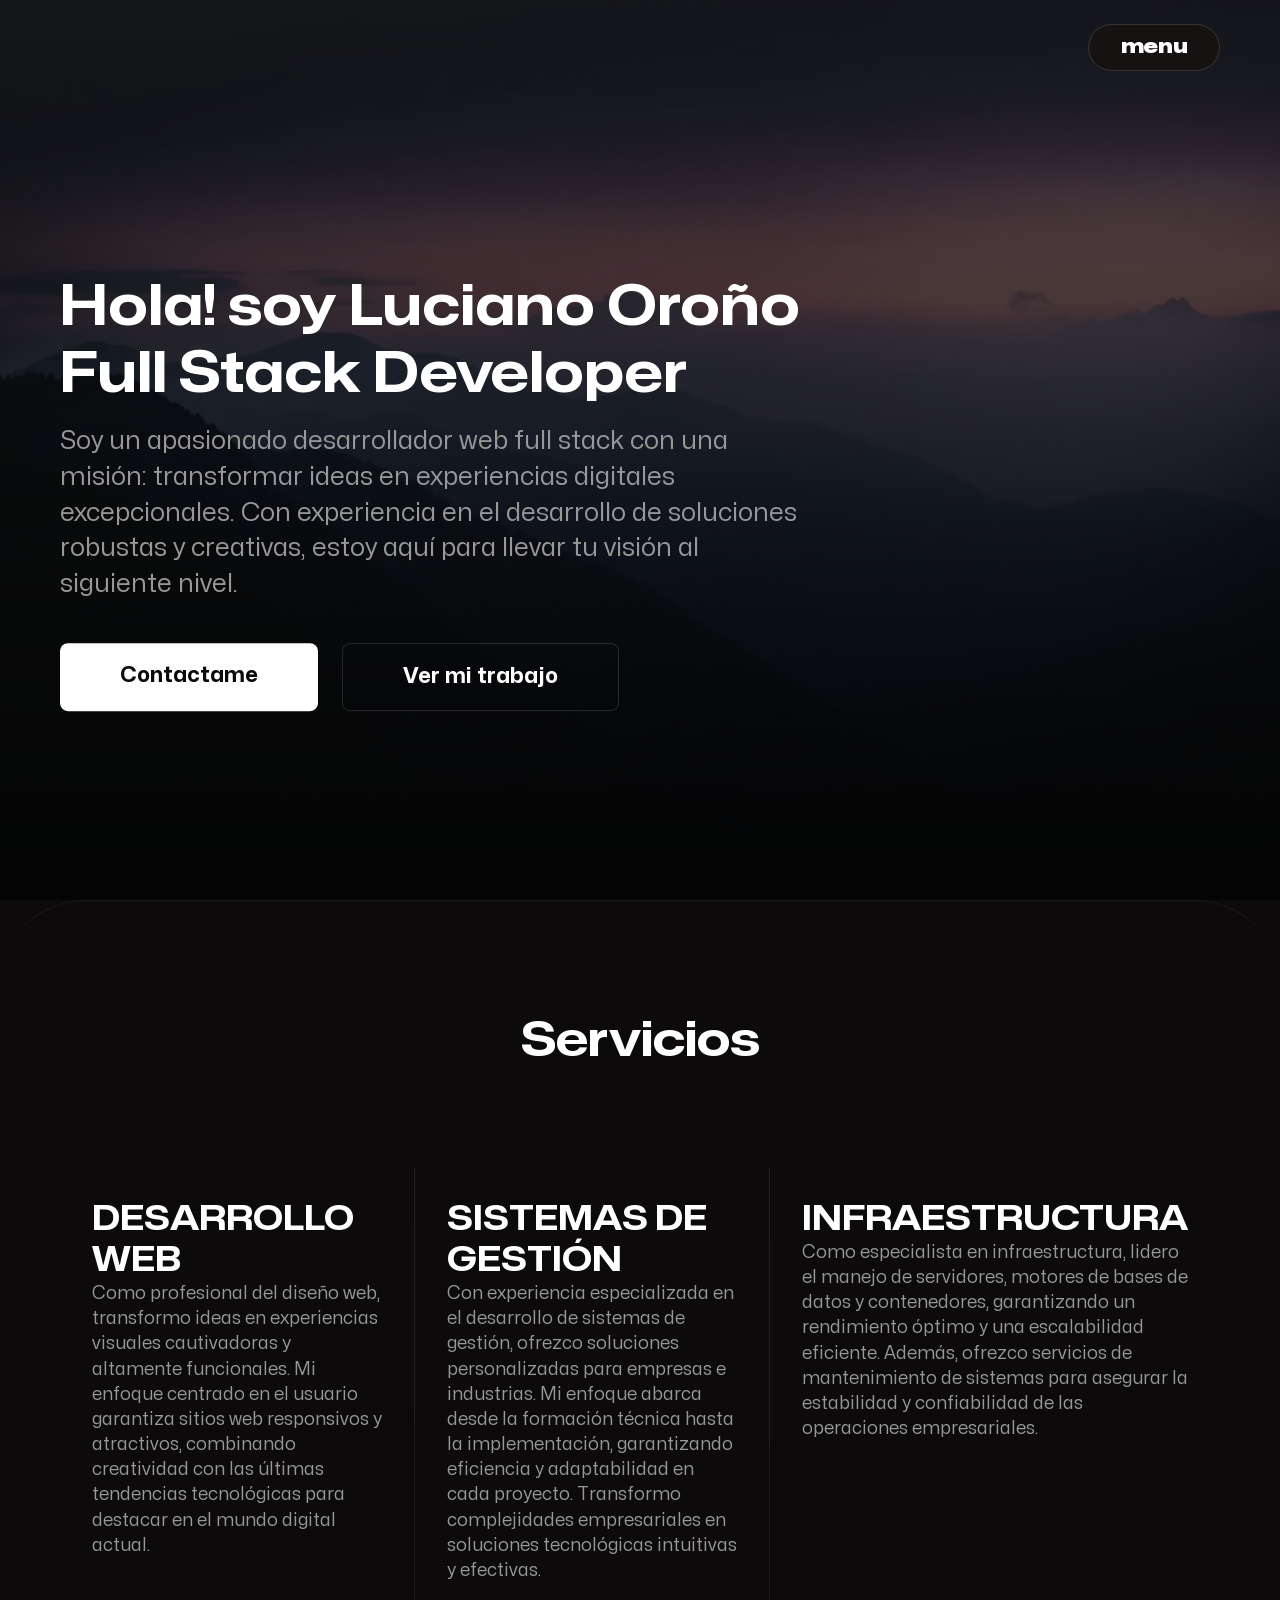
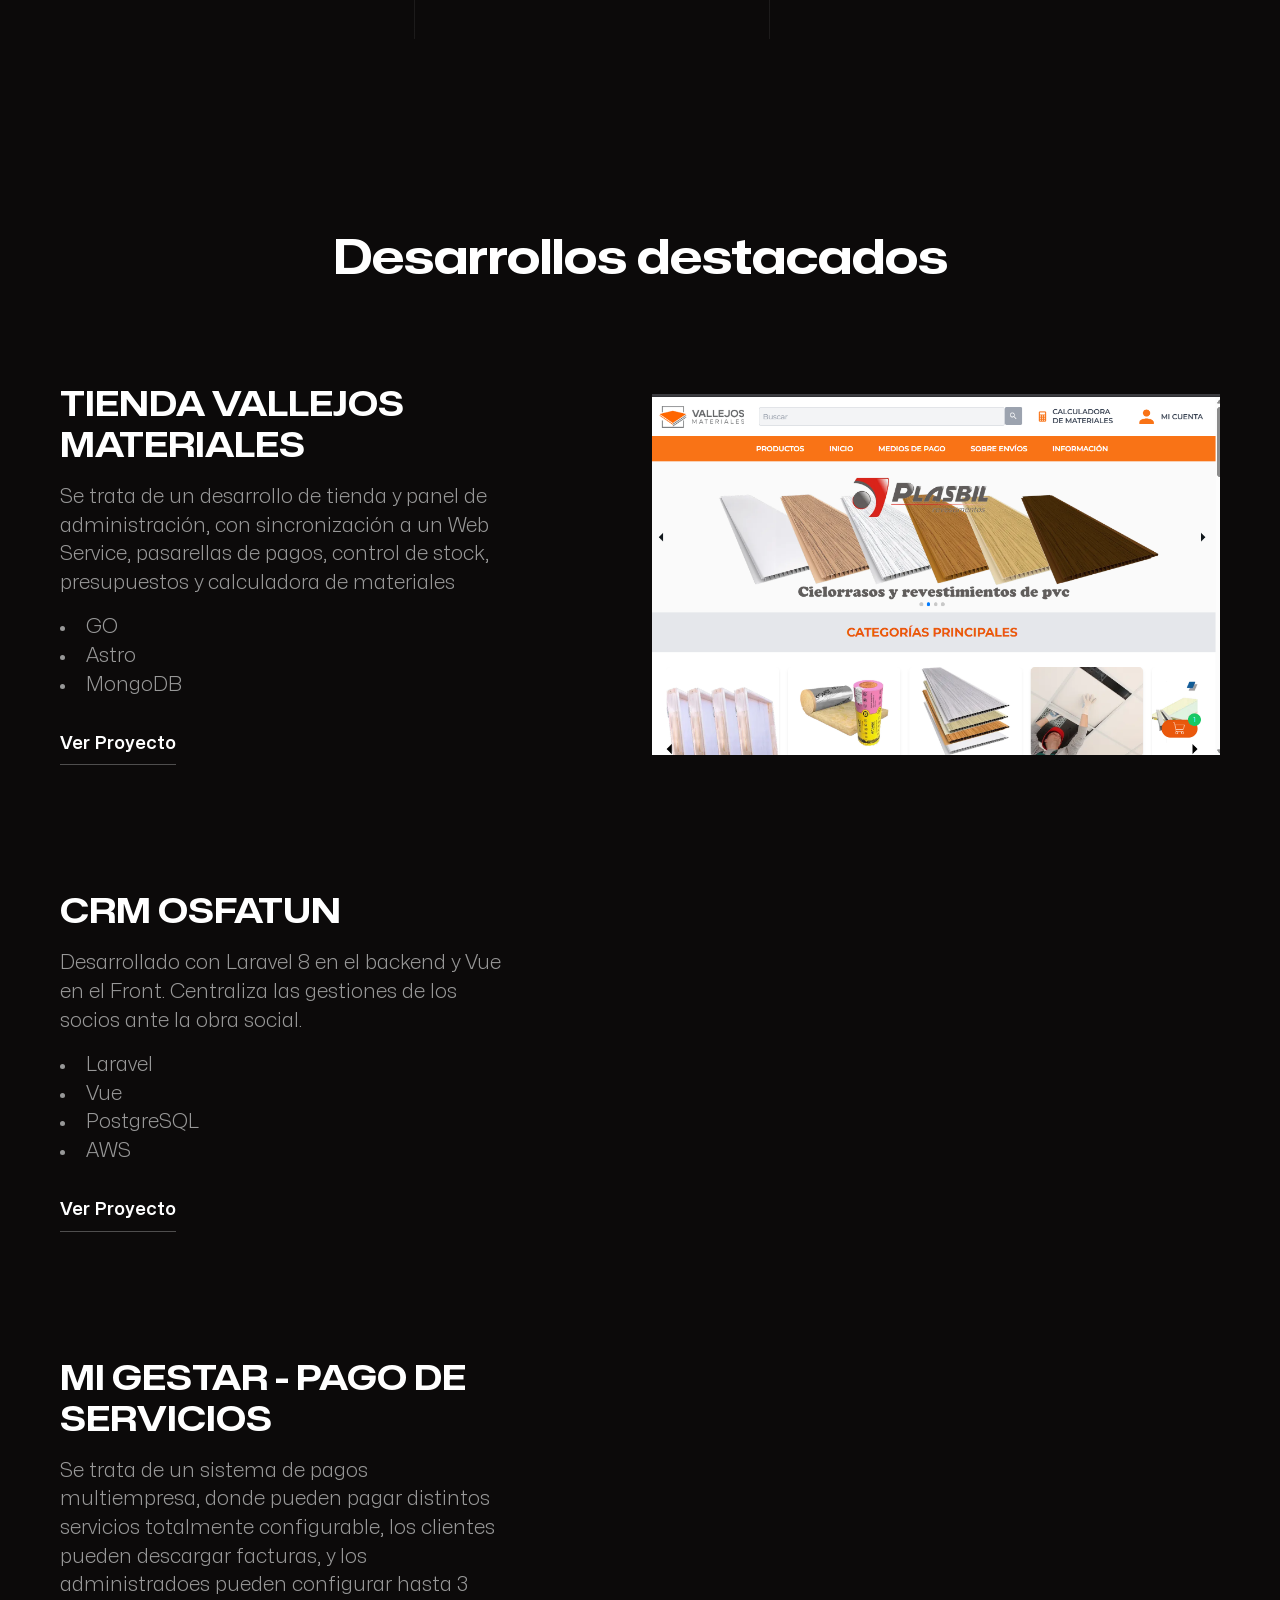
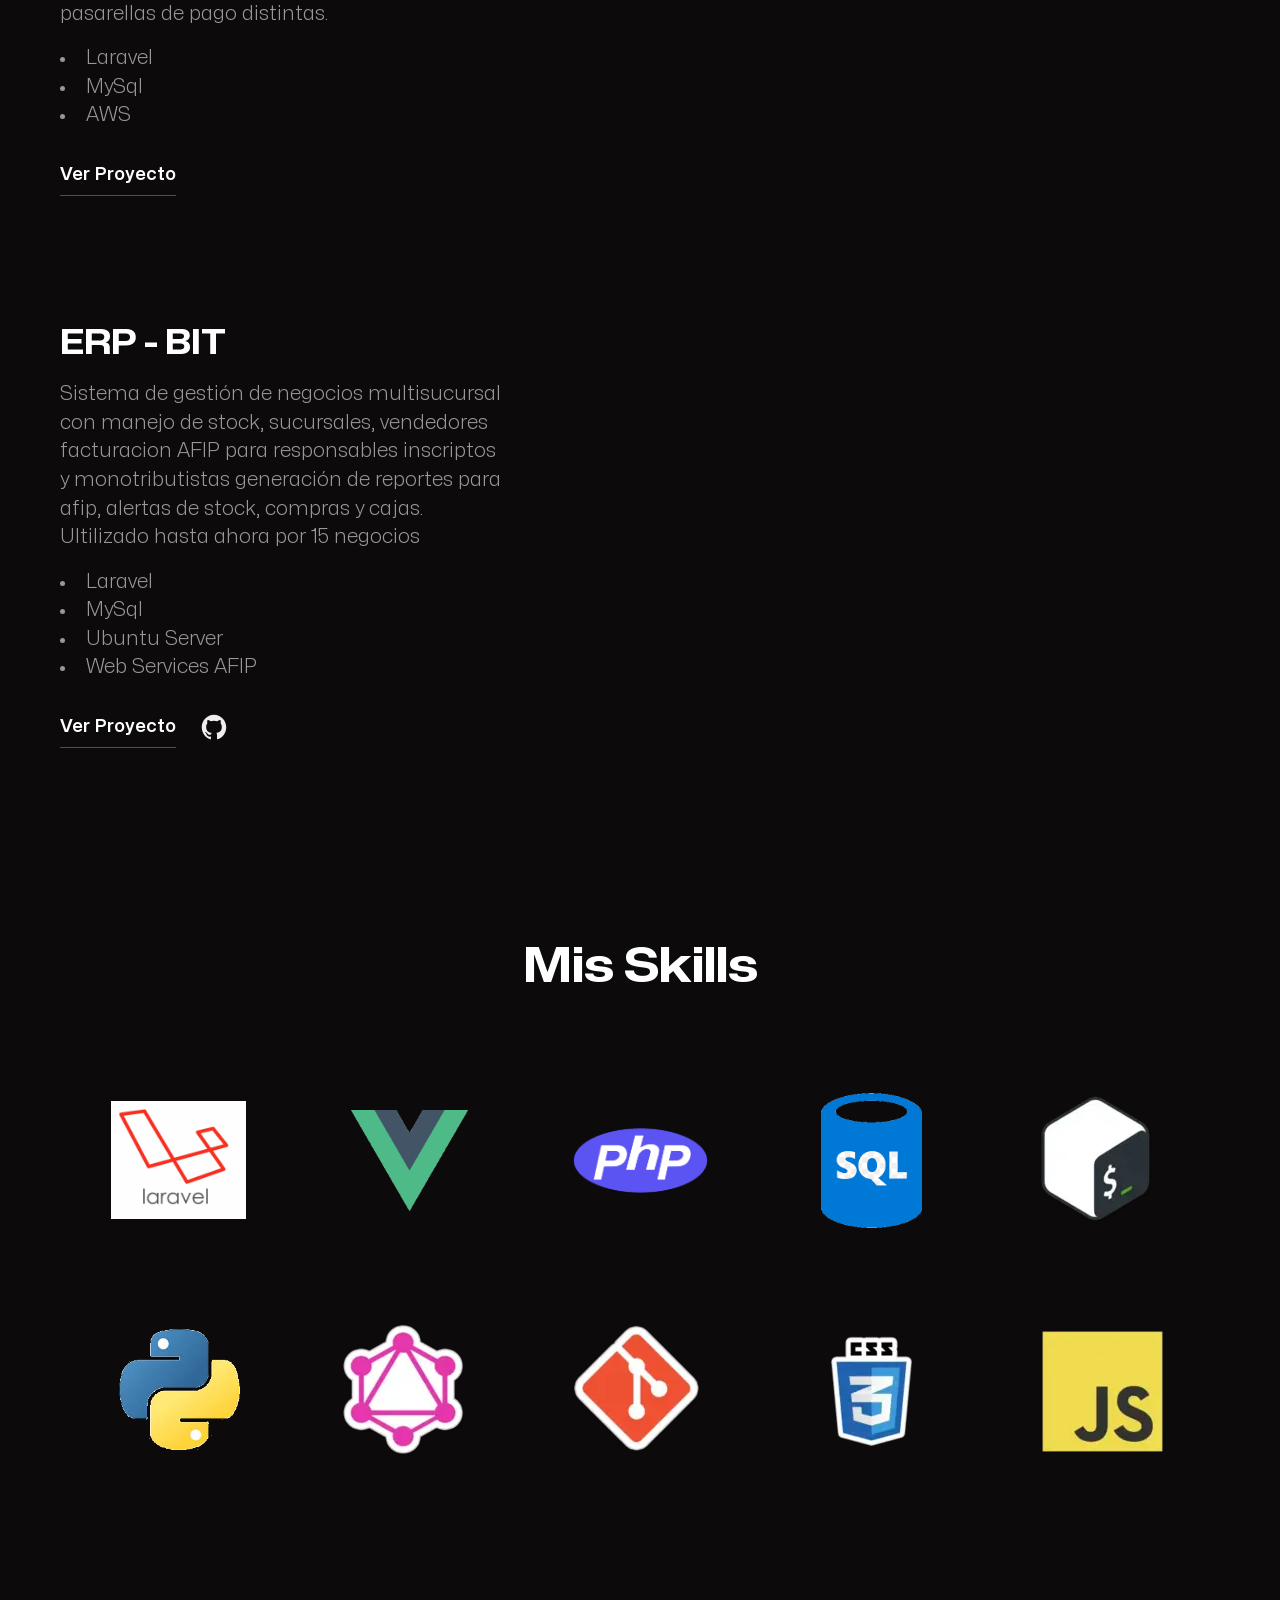
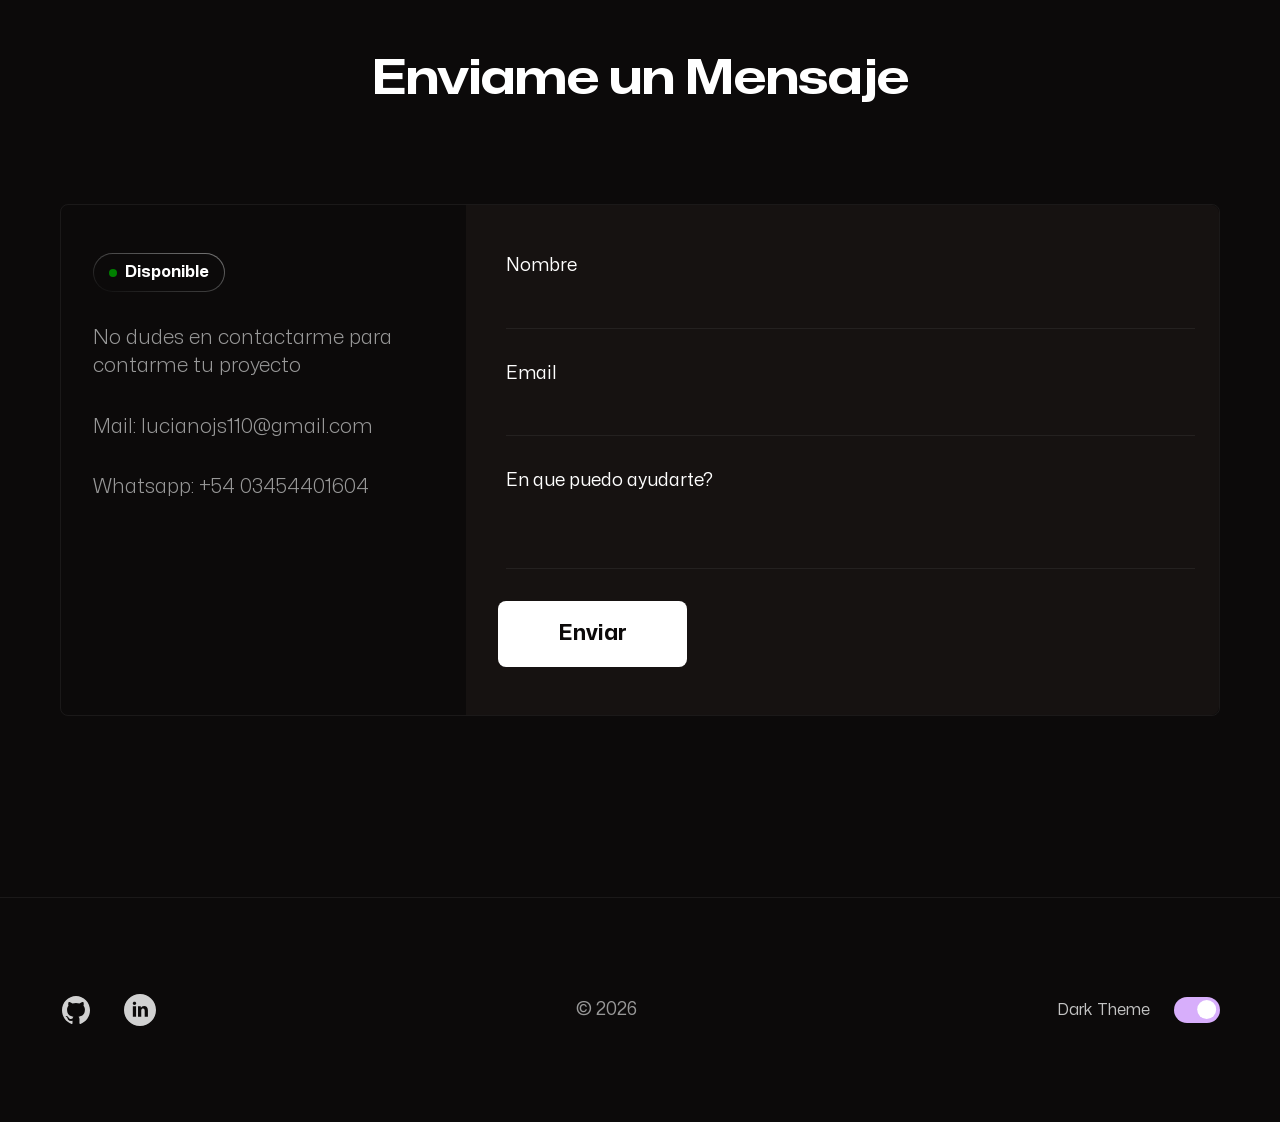
==== commit 94066fc6: "acento" ====
--- a/index.html
+++ b/index.html
@@ -167,7 +167,7 @@
               <h3 class="h3">TIENDA VALLEJOS MATERIALES</h3>
               <!-- Add small description of your project  -->
               <p class="work-text">
-                Se trata de un desarrollo de tienda y panel de administración, con sincronizacion a un Web Service,
+                Se trata de un desarrollo de tienda y panel de administración, con sincronización a un Web Service,
                 pasarellas de pagos, control de stock,
                 presupuestos y calculadora de materiales
               </p>
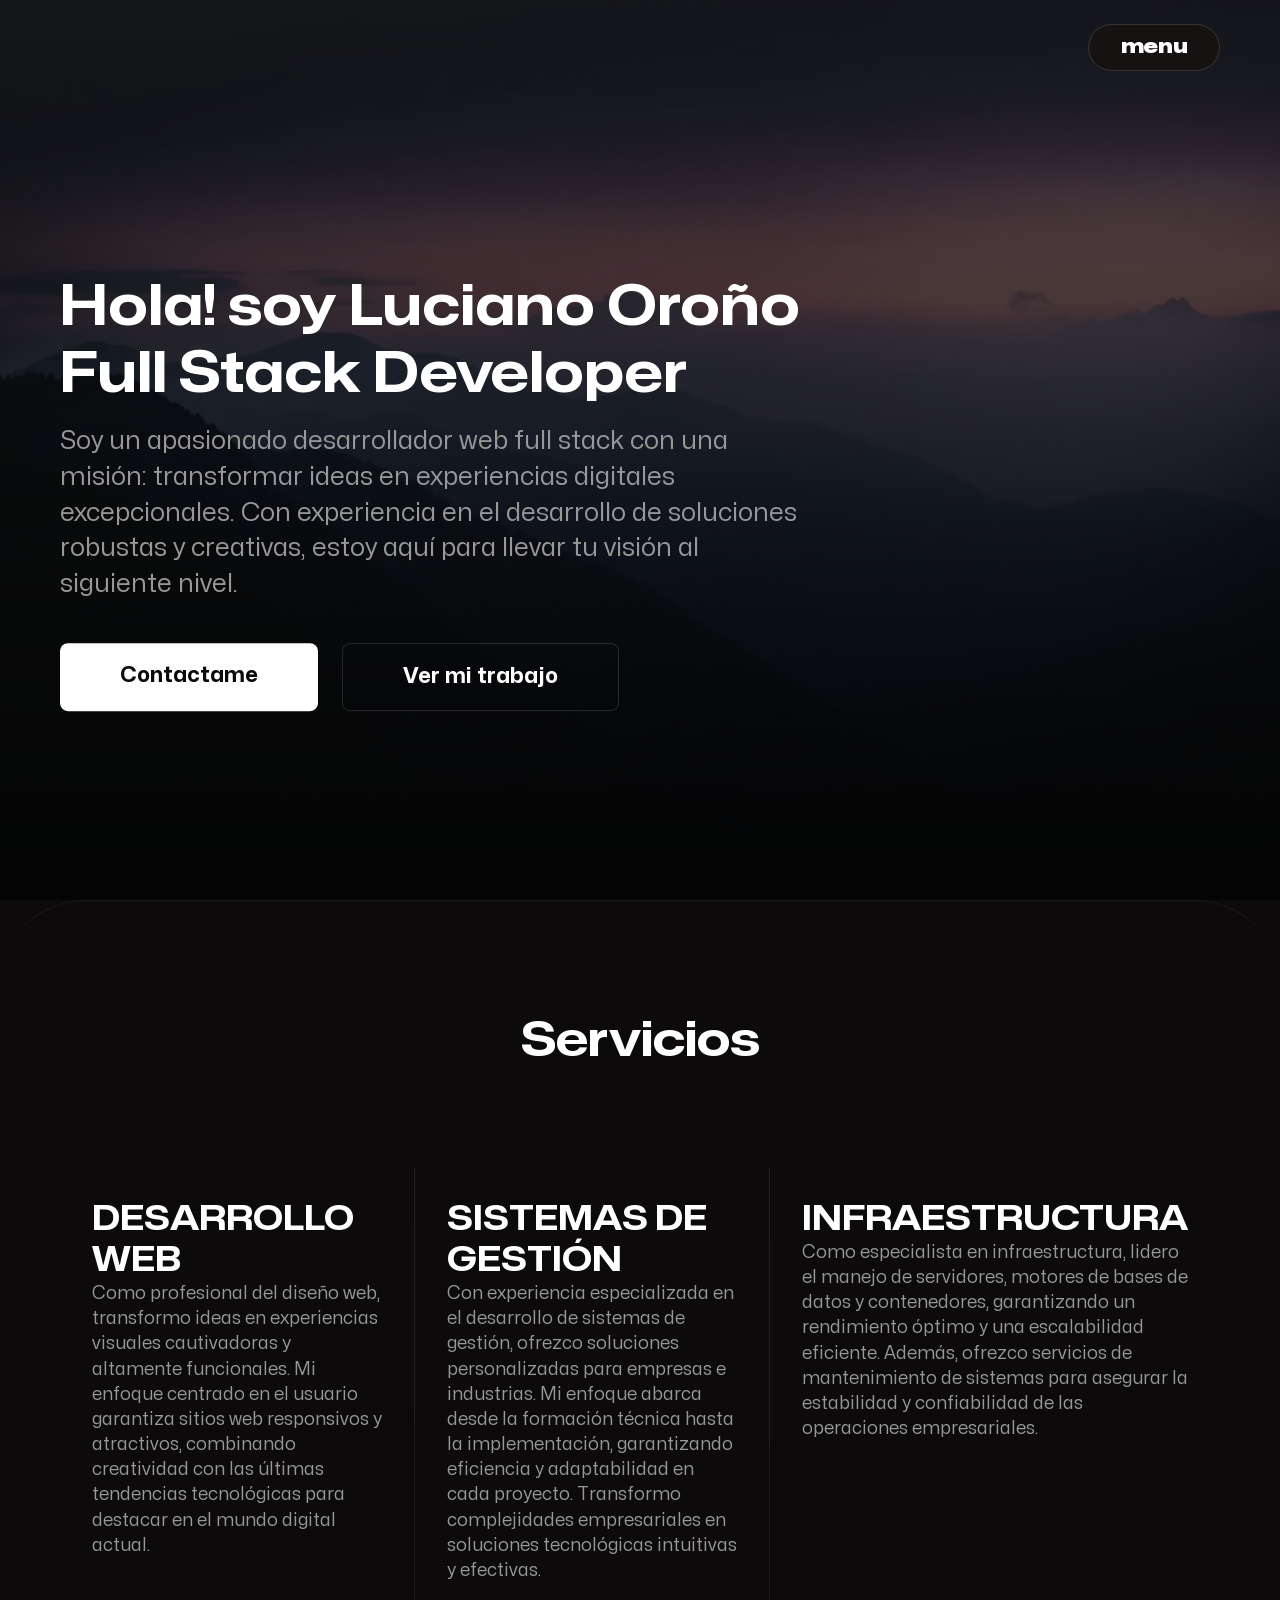
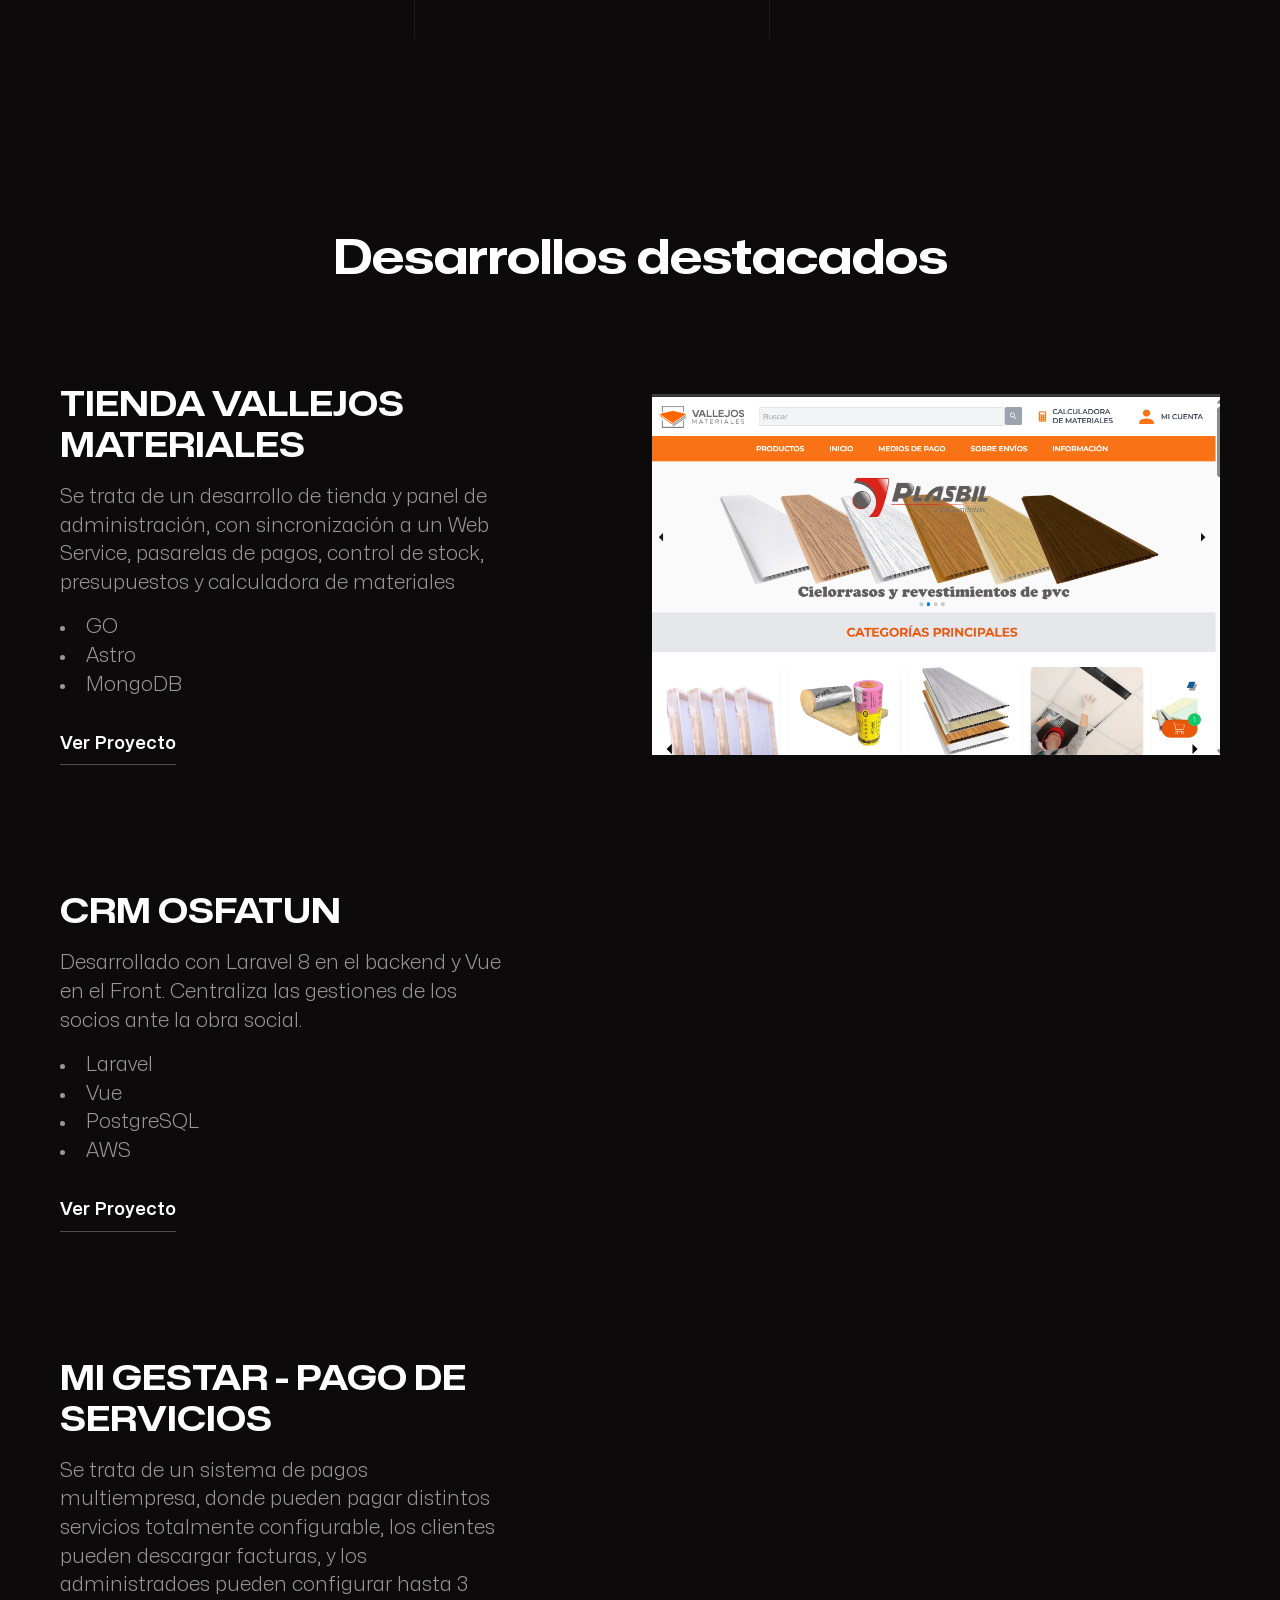
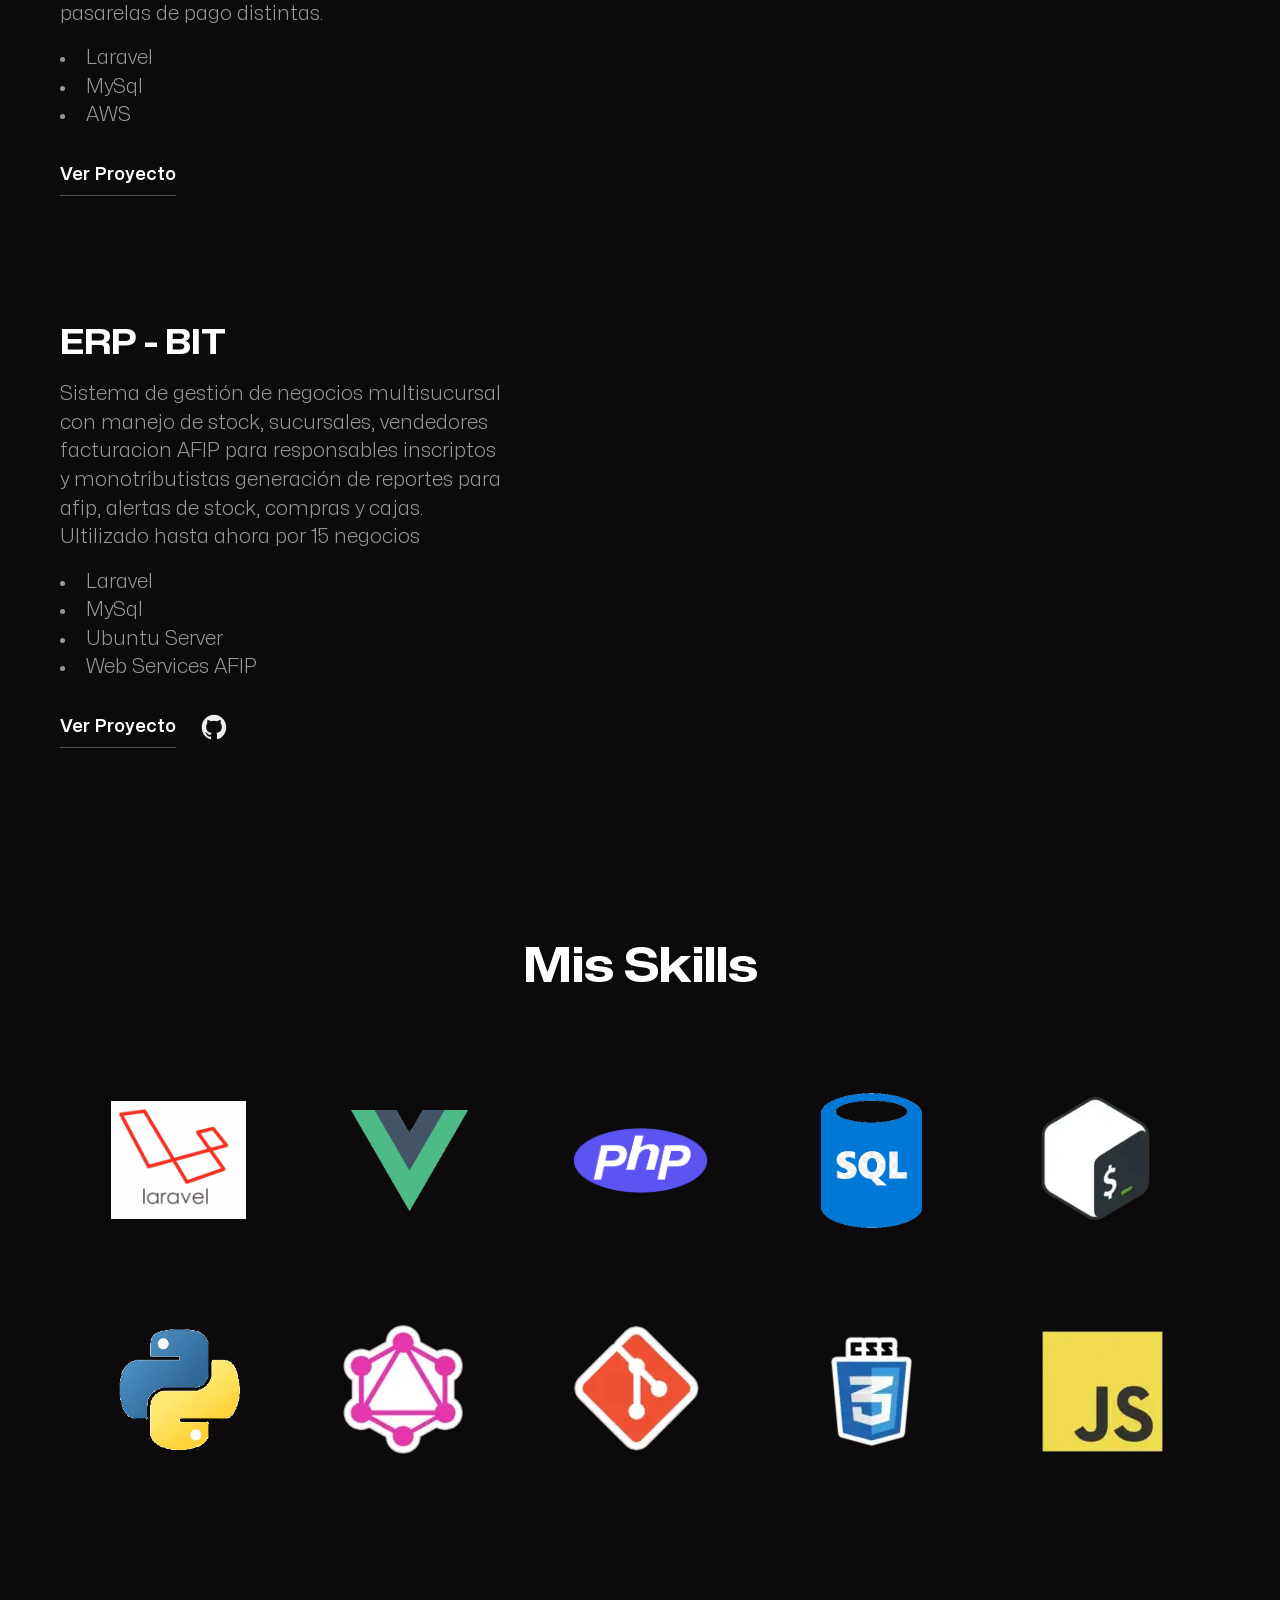
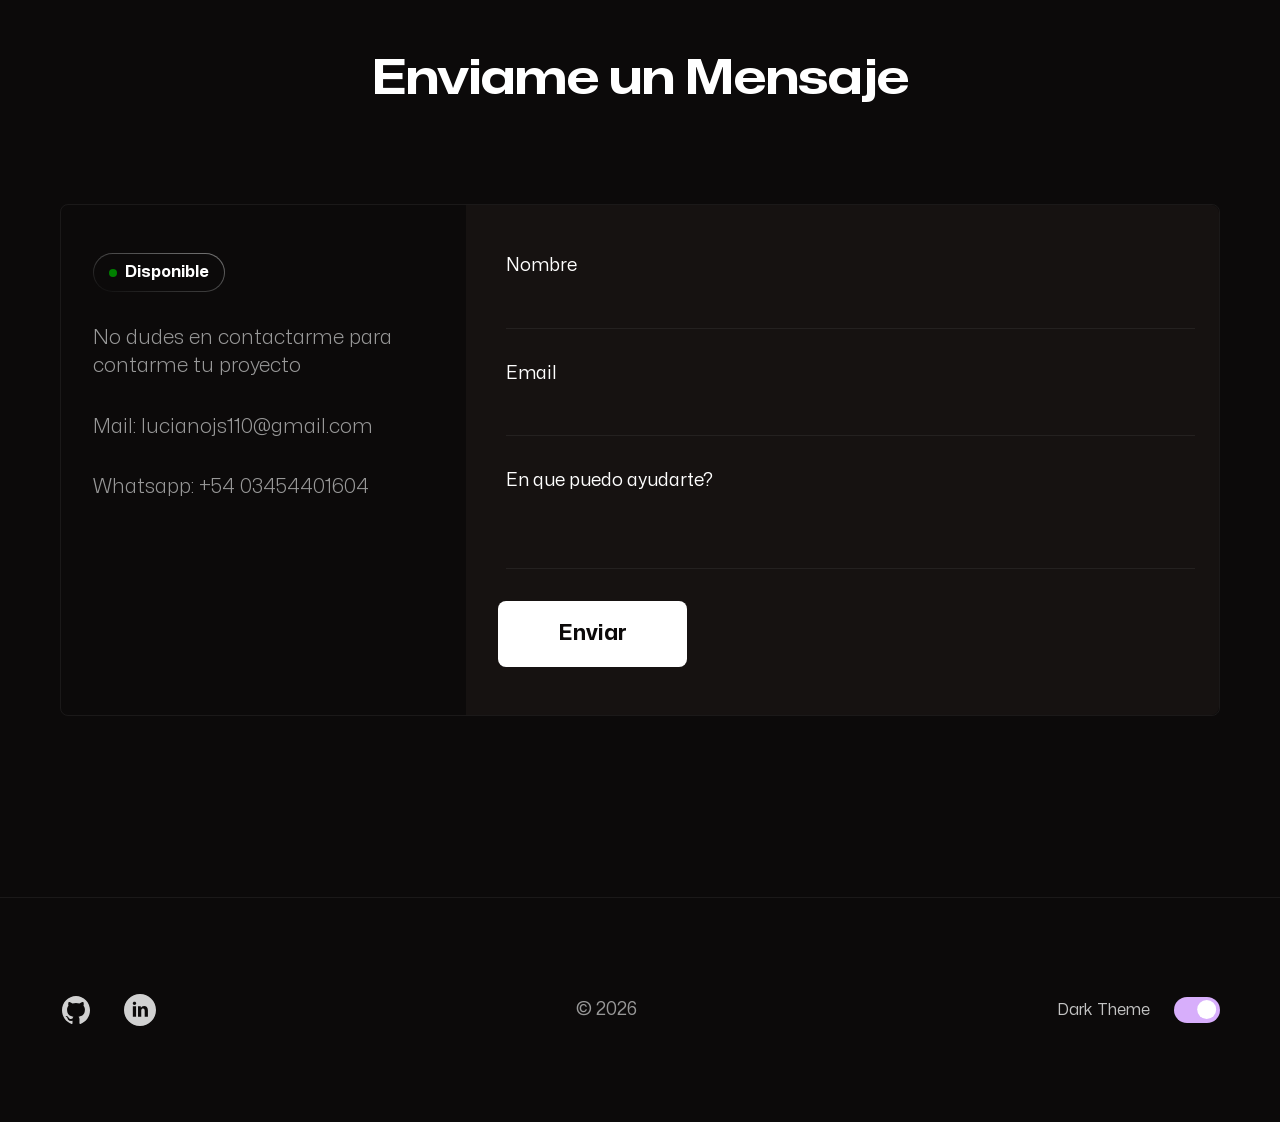
==== commit 9738af66: "correccion error  ortografico" ====
--- a/index.html
+++ b/index.html
@@ -32,10 +32,16 @@
   <meta itemprop="image" content="assets/images/sharing-card.png">
 
   <!-- Facebook Meta Tags -->
+  <!-- Facebook Meta Tags -->
   <meta property="og:url" content="https://lucianojs110.github.io/">
   <meta property="og:type" content="website">
   <meta property="og:title" content="Portafolio Luciano Oroño">
   <meta property="og:description" content="En esta web puedes ver mis proyectos y contactarme para trabajar juntos!">
+  <meta property="og:image" content="https://lucianojs110.github.io/assets/images/sharing-card.png">
+  <meta property="og:image:width" content="1200">
+  <meta property="og:image:height" content="630">
+  <meta property="og:image:alt" content="Portafolio Luciano Oroño">
+
 
   <!-- Reference screenshot of updated site's header in content -->
   <meta property="og:image" content="assets/images/sharing-card.png">
@@ -168,7 +174,7 @@
               <!-- Add small description of your project  -->
               <p class="work-text">
                 Se trata de un desarrollo de tienda y panel de administración, con sincronización a un Web Service,
-                pasarellas de pagos, control de stock,
+                pasarelas de pagos, control de stock,
                 presupuestos y calculadora de materiales
               </p>
               <!-- Add technologies you used to build the project -->
@@ -242,7 +248,7 @@
 
               <p class="work-text">Se trata de un sistema de pagos multiempresa, donde pueden pagar distintos servicios
                 totalmente configurable, los clientes pueden descargar facturas, y los administradoes pueden configurar
-                hasta 3 pasarellas de pago distintas.</p>
+                hasta 3 pasarelas de pago distintas.</p>
               <ol class="work-technologies">
                 <li>Laravel</li>
                 <li>MySql</li>
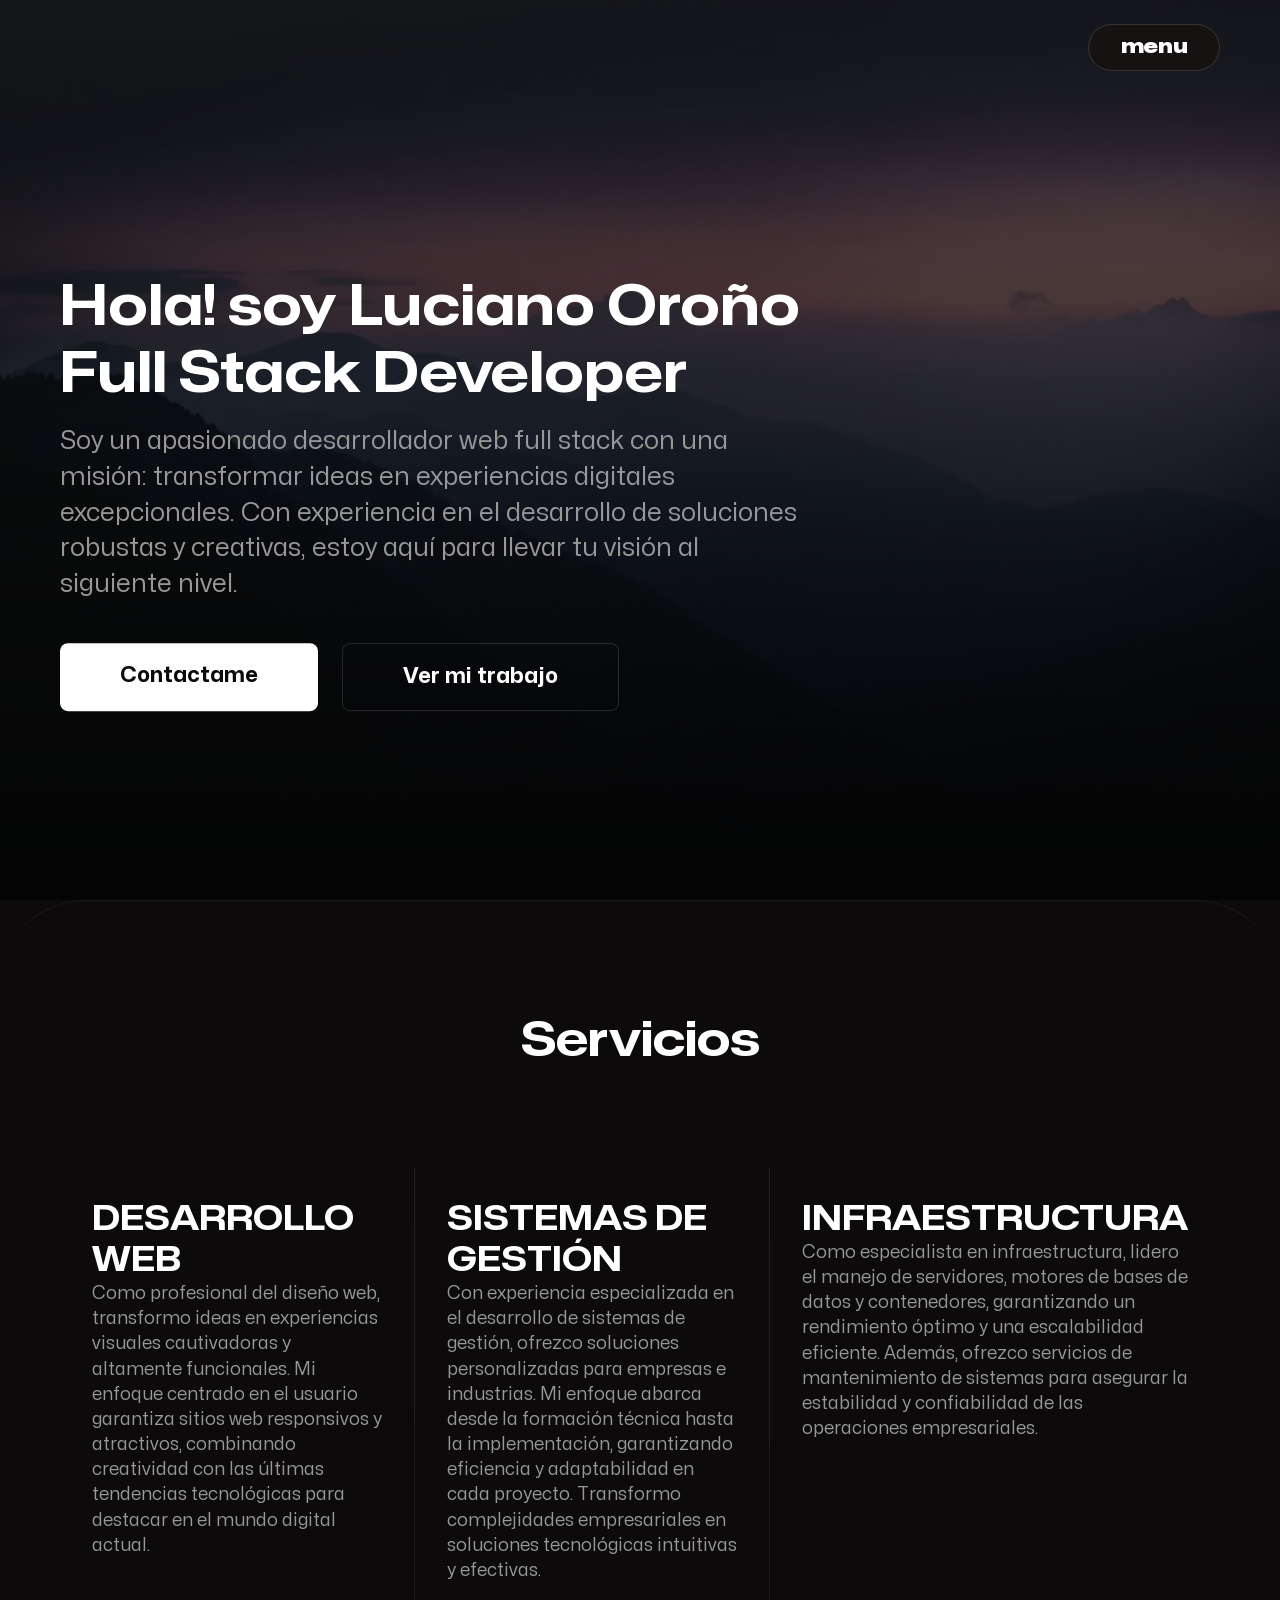
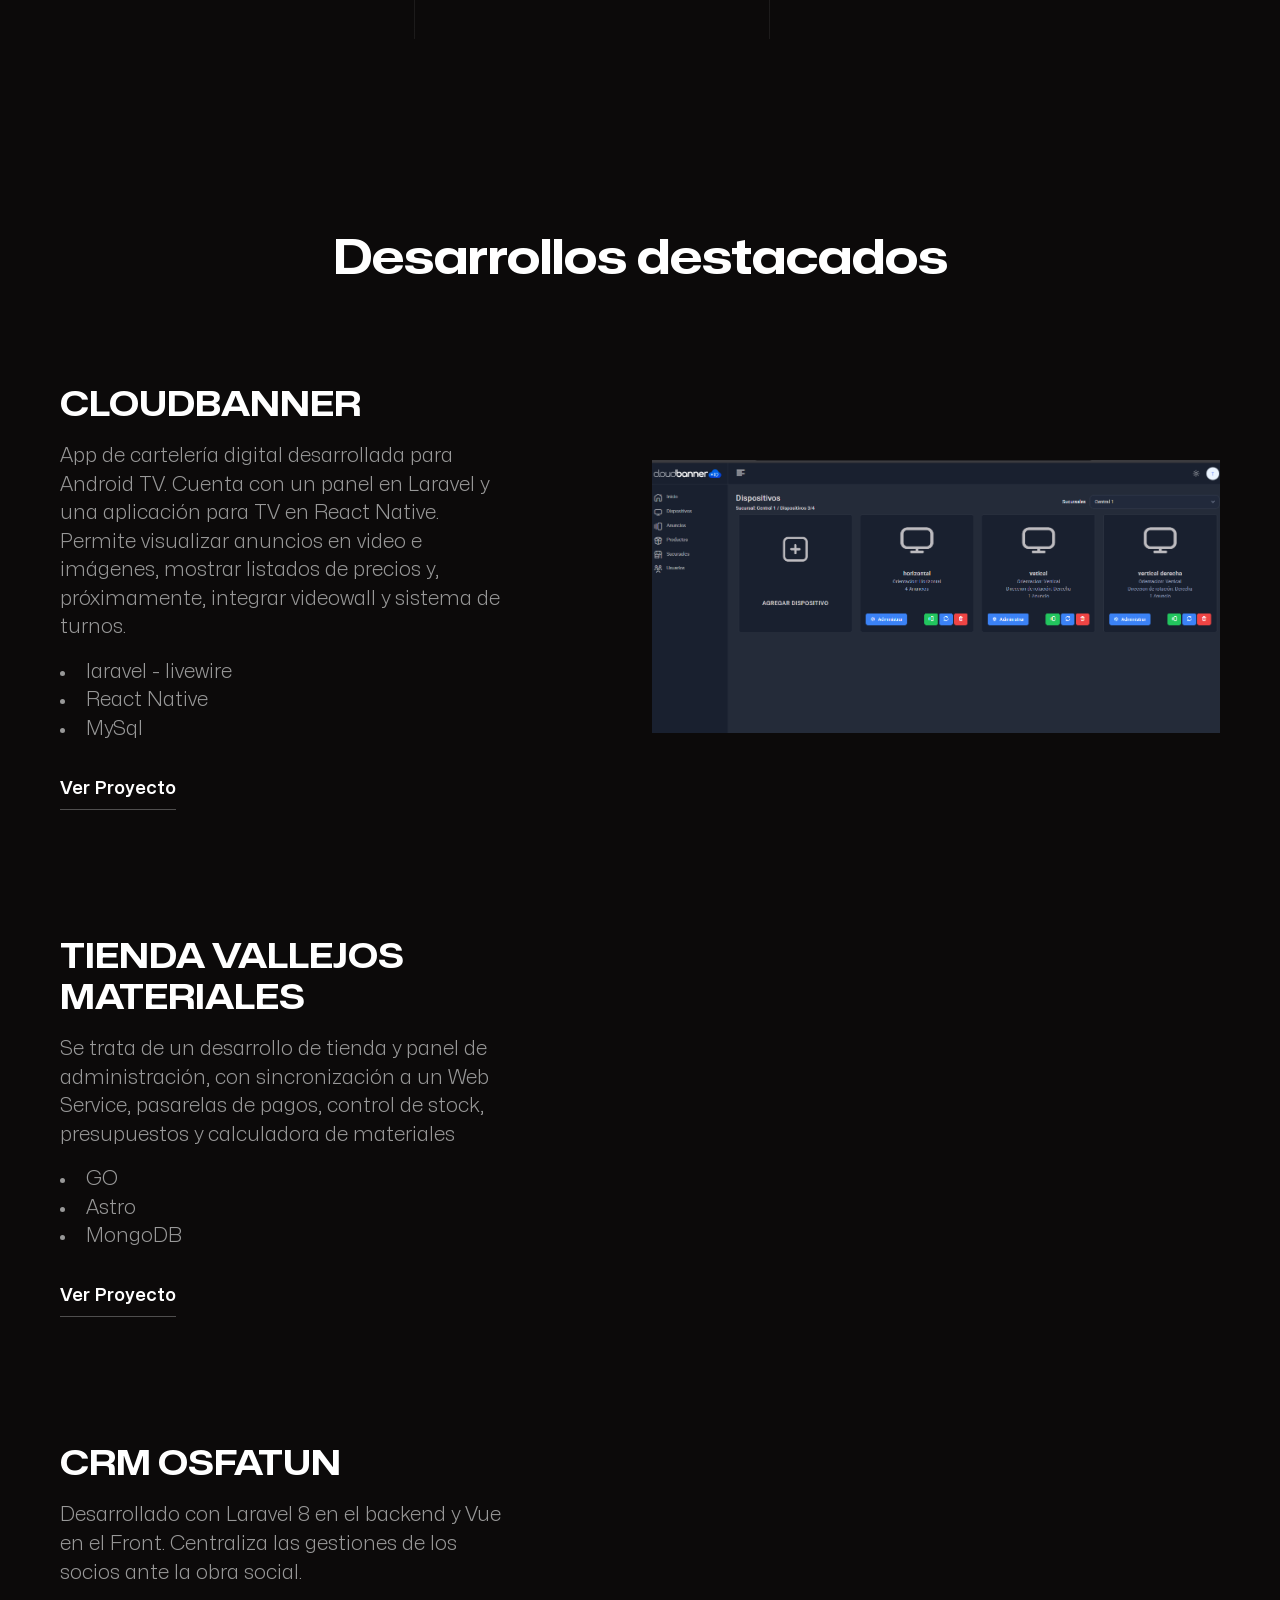
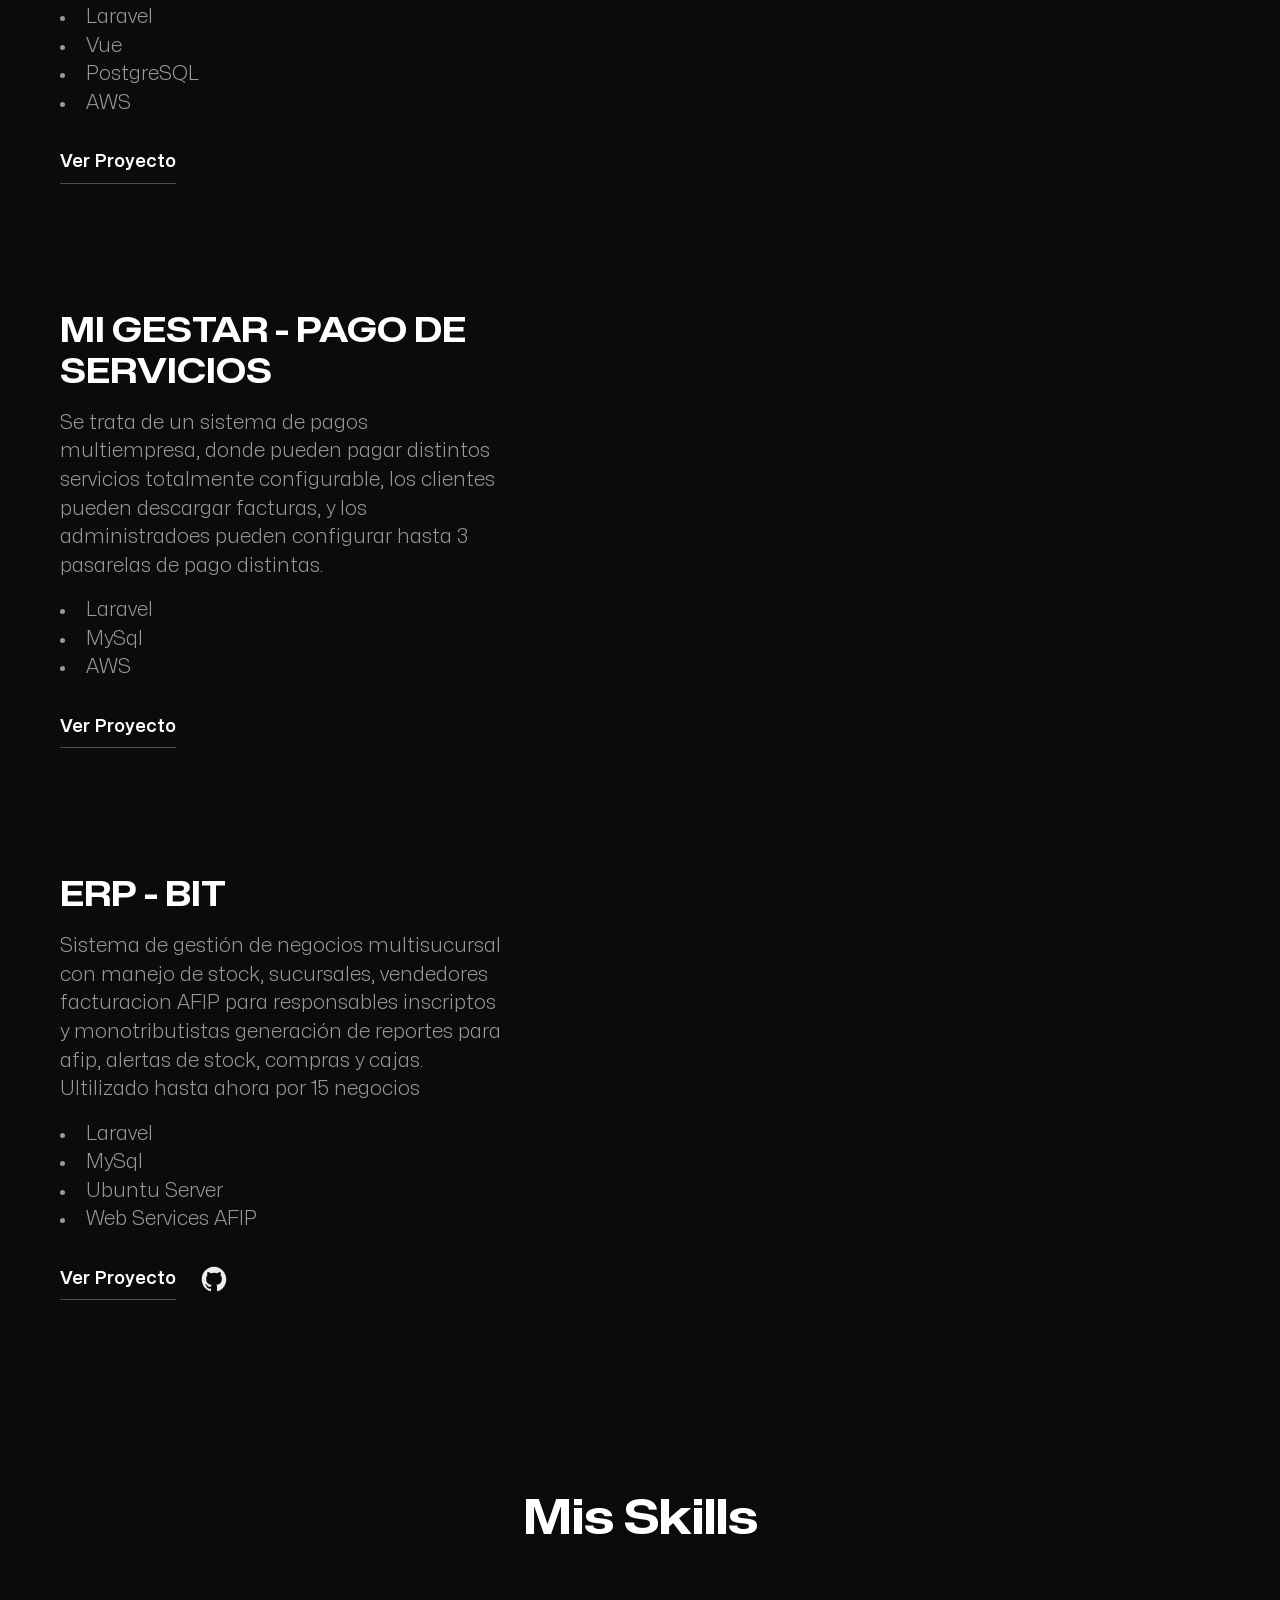
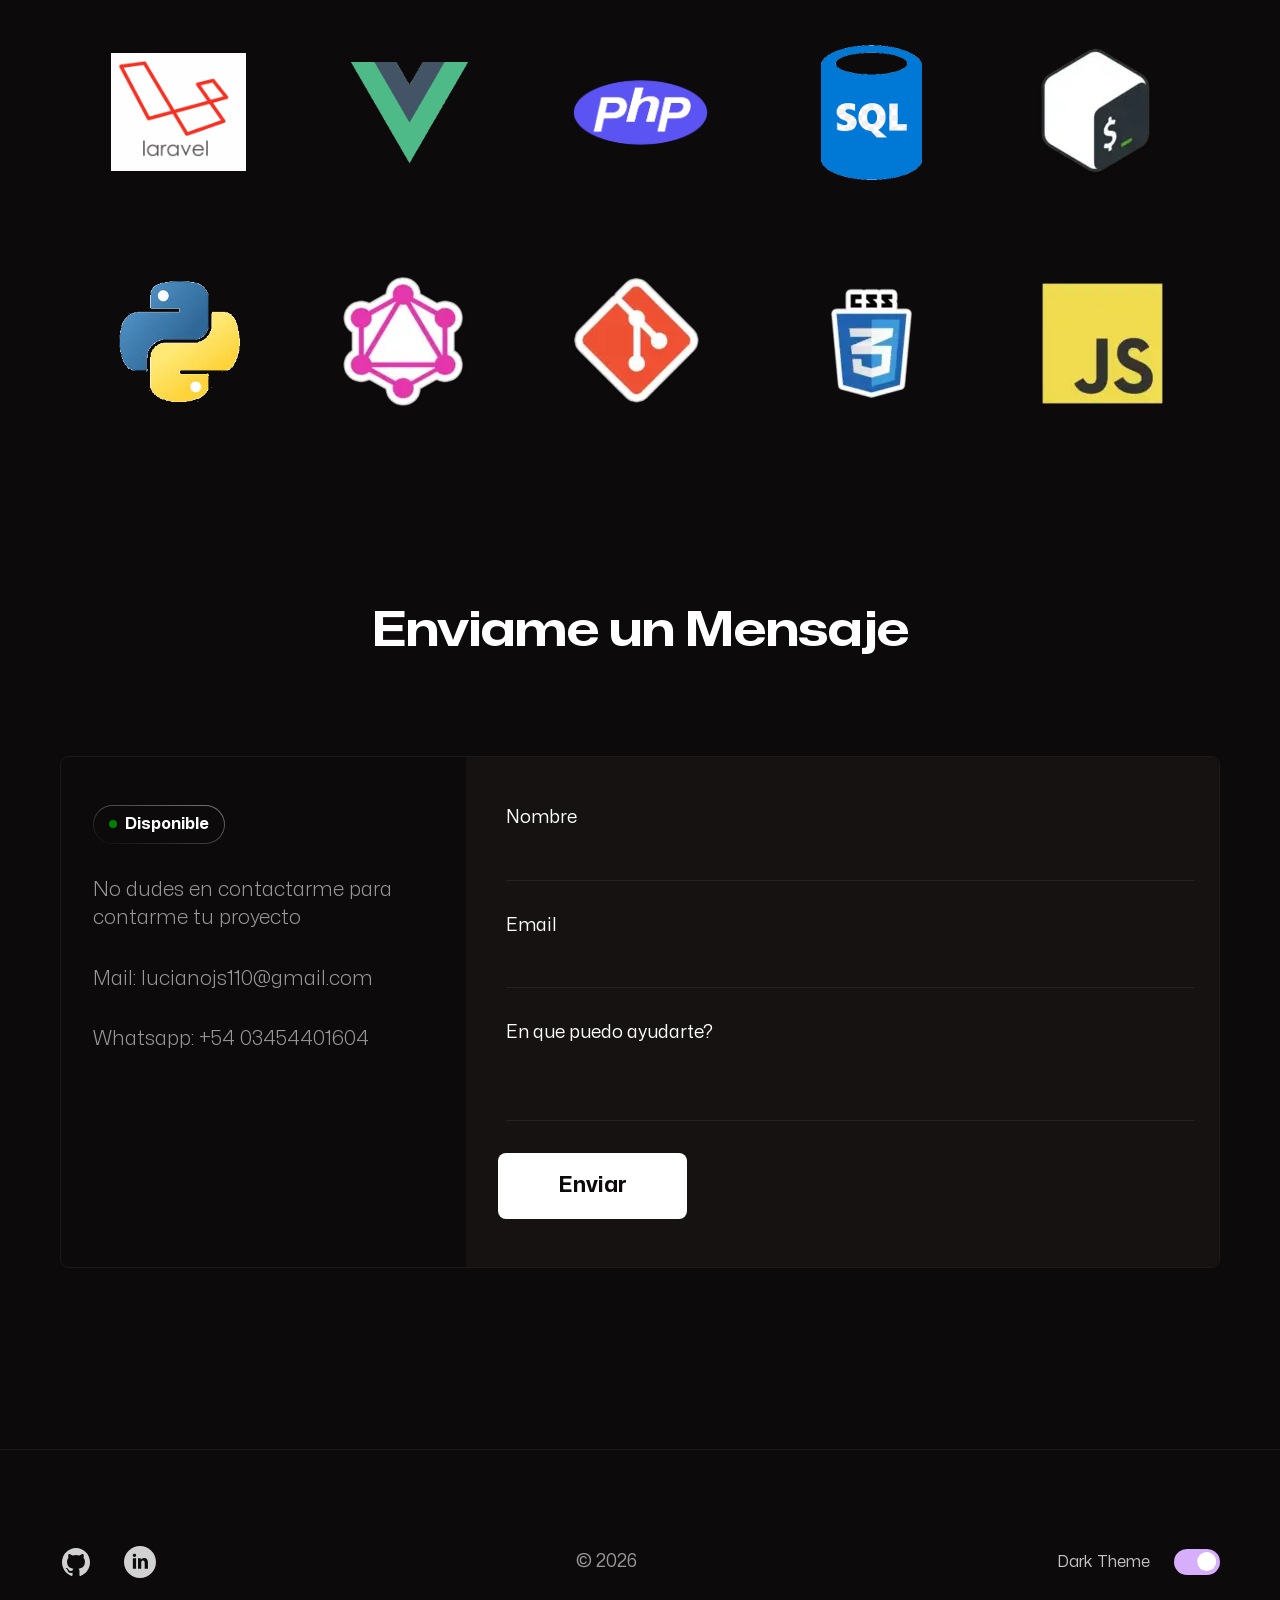
==== commit 3607ddea: "cloudbanner" ====
--- a/index.html
+++ b/index.html
@@ -164,6 +164,43 @@
       <div class="container">
         <h2 class="h2" id="work">Desarrollos destacados</h2>
         <div class="work-boxes">
+
+
+
+          <div class="work-box">
+            <div class="work-textbox">
+              <!-- Add your project title here -->
+              <h3 class="h3">CLOUDBANNER</h3>
+              <!-- Add small description of your project  -->
+              <p class="work-text">
+                App de cartelería digital desarrollada para Android TV. Cuenta con un panel en Laravel y una aplicación
+                para TV en React Native. Permite visualizar anuncios en video e imágenes, mostrar listados de precios y,
+                próximamente, integrar videowall y sistema de turnos.
+              </p>
+              <!-- Add technologies you used to build the project -->
+              <ol class="work-technologies">
+                <li>laravel - livewire</li>
+                <li>React Native</li>
+                <li>MySql</li>
+
+              </ol>
+
+              <div class="work-links">
+                <!-- Add url of project in href attribute -->
+                <a href="https://cloudbanner.io/" target="_blank" rel="noopener" class="link">Ver
+                  Proyecto</a>
+
+
+                </a>
+              </div>
+            </div>
+
+            <!-- Update img src and alt attribute  -->
+
+            <picture class="work-img">
+              <img loading="lazy" src="assets/images/cloudbanner.png" alt="agency elevation" />
+            </picture>
+          </div>
 
 
 
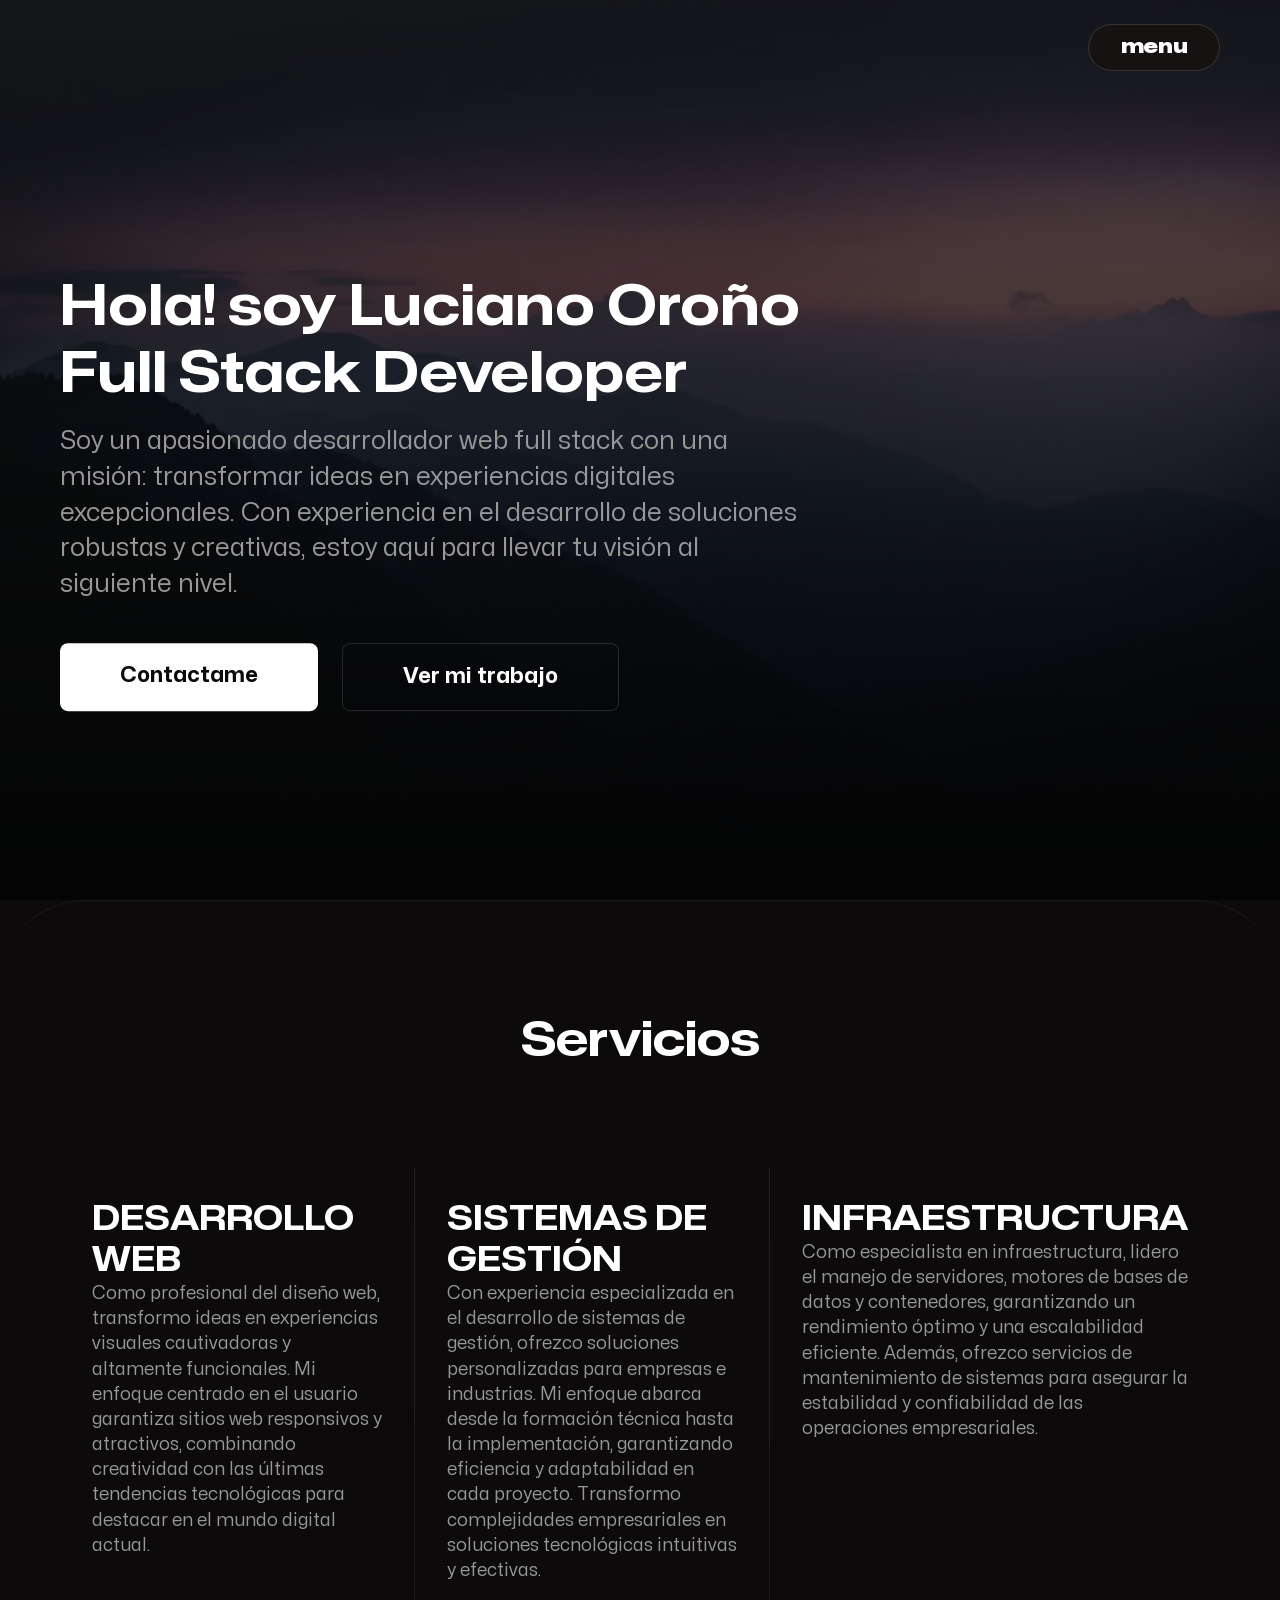
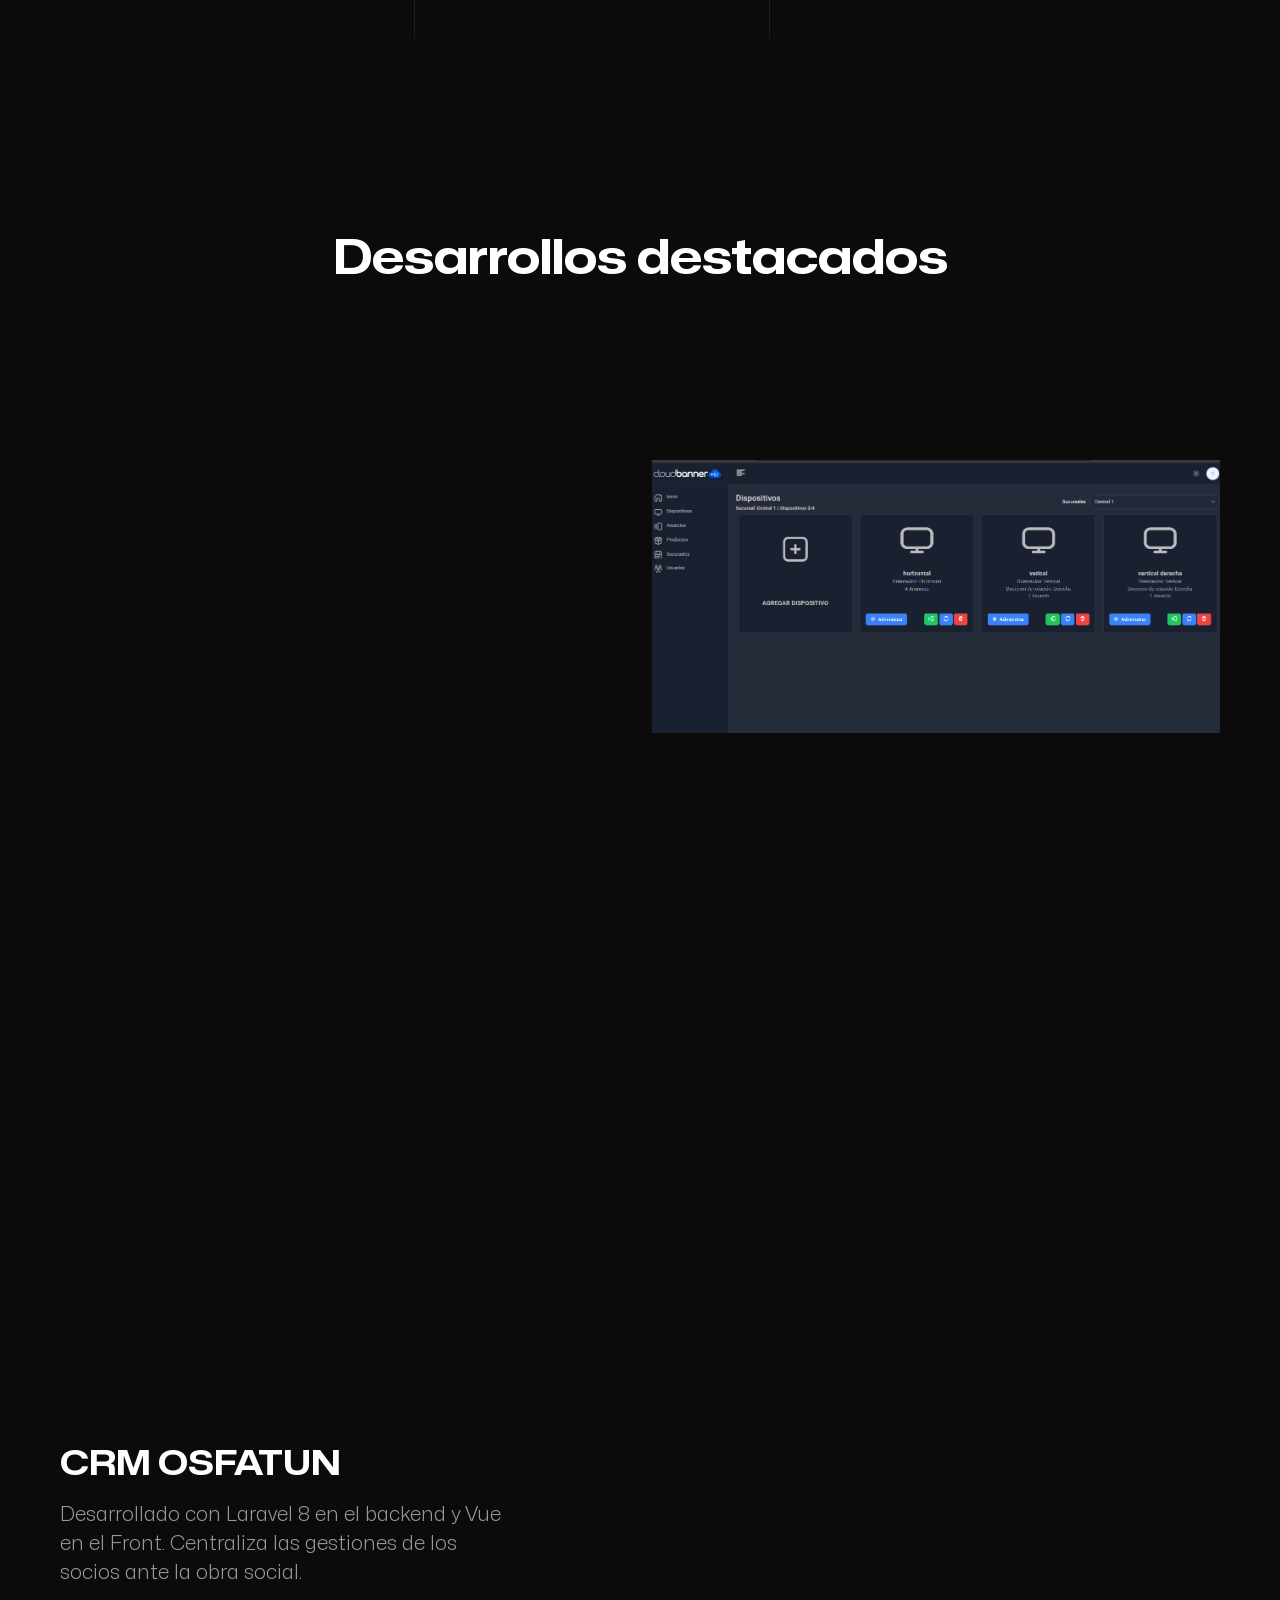
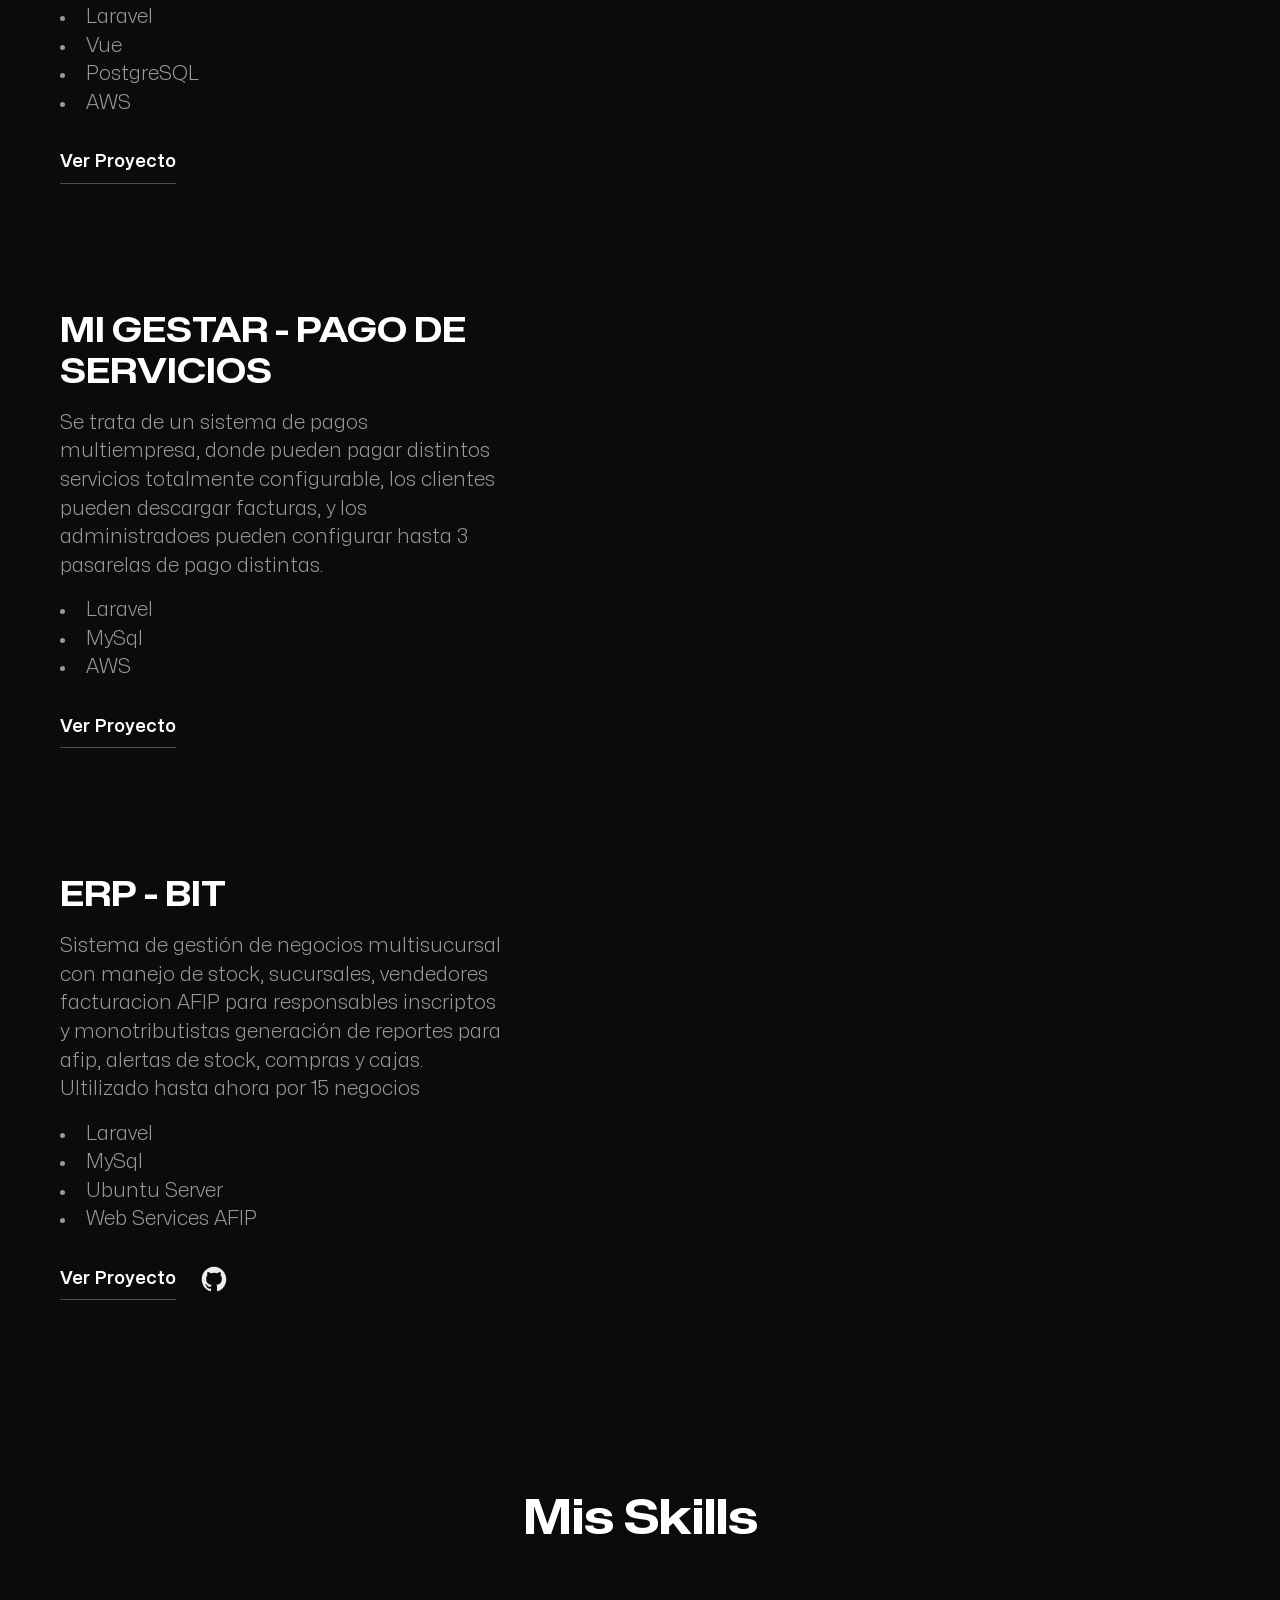
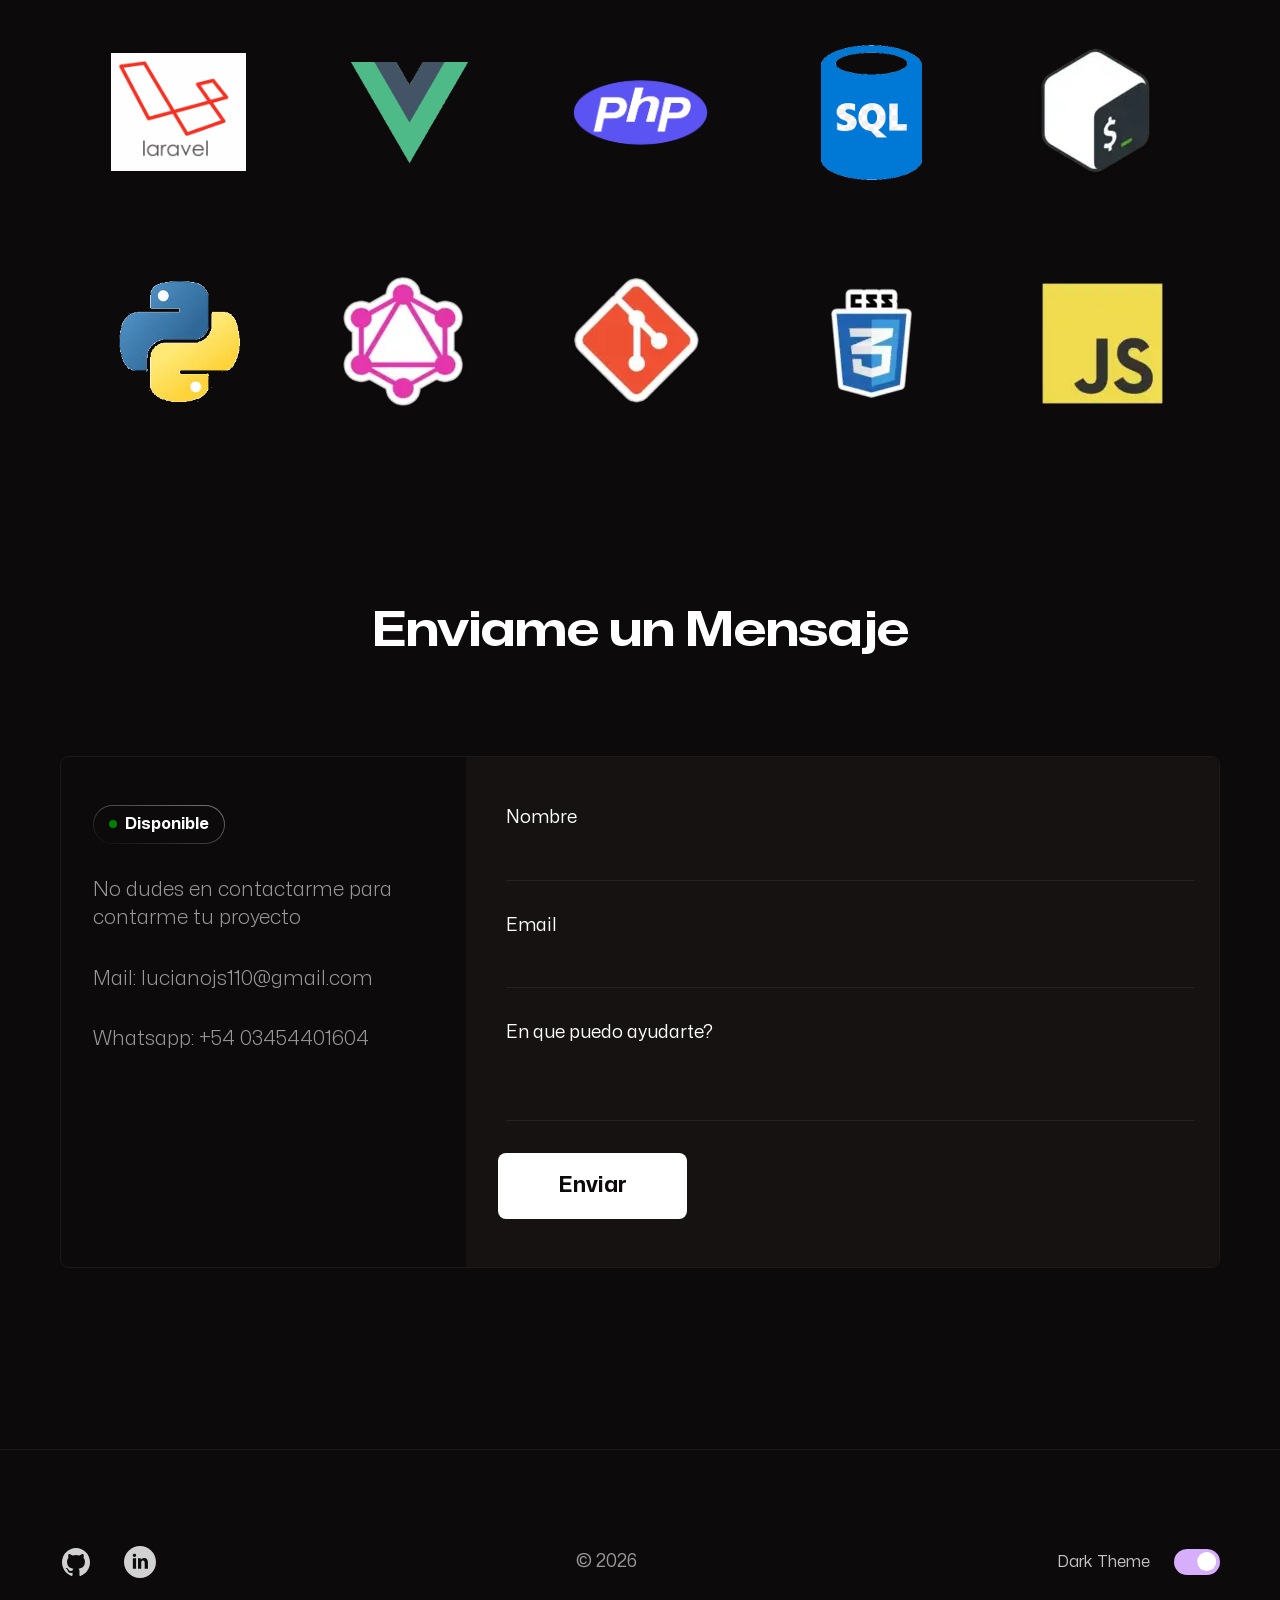
==== commit 215d248b: "d" ====
--- a/index.html
+++ b/index.html
@@ -179,7 +179,7 @@
               </p>
               <!-- Add technologies you used to build the project -->
               <ol class="work-technologies">
-                <li>laravel - livewire</li>
+                <li>Laravel - Livewire</li>
                 <li>React Native</li>
                 <li>MySql</li>
 
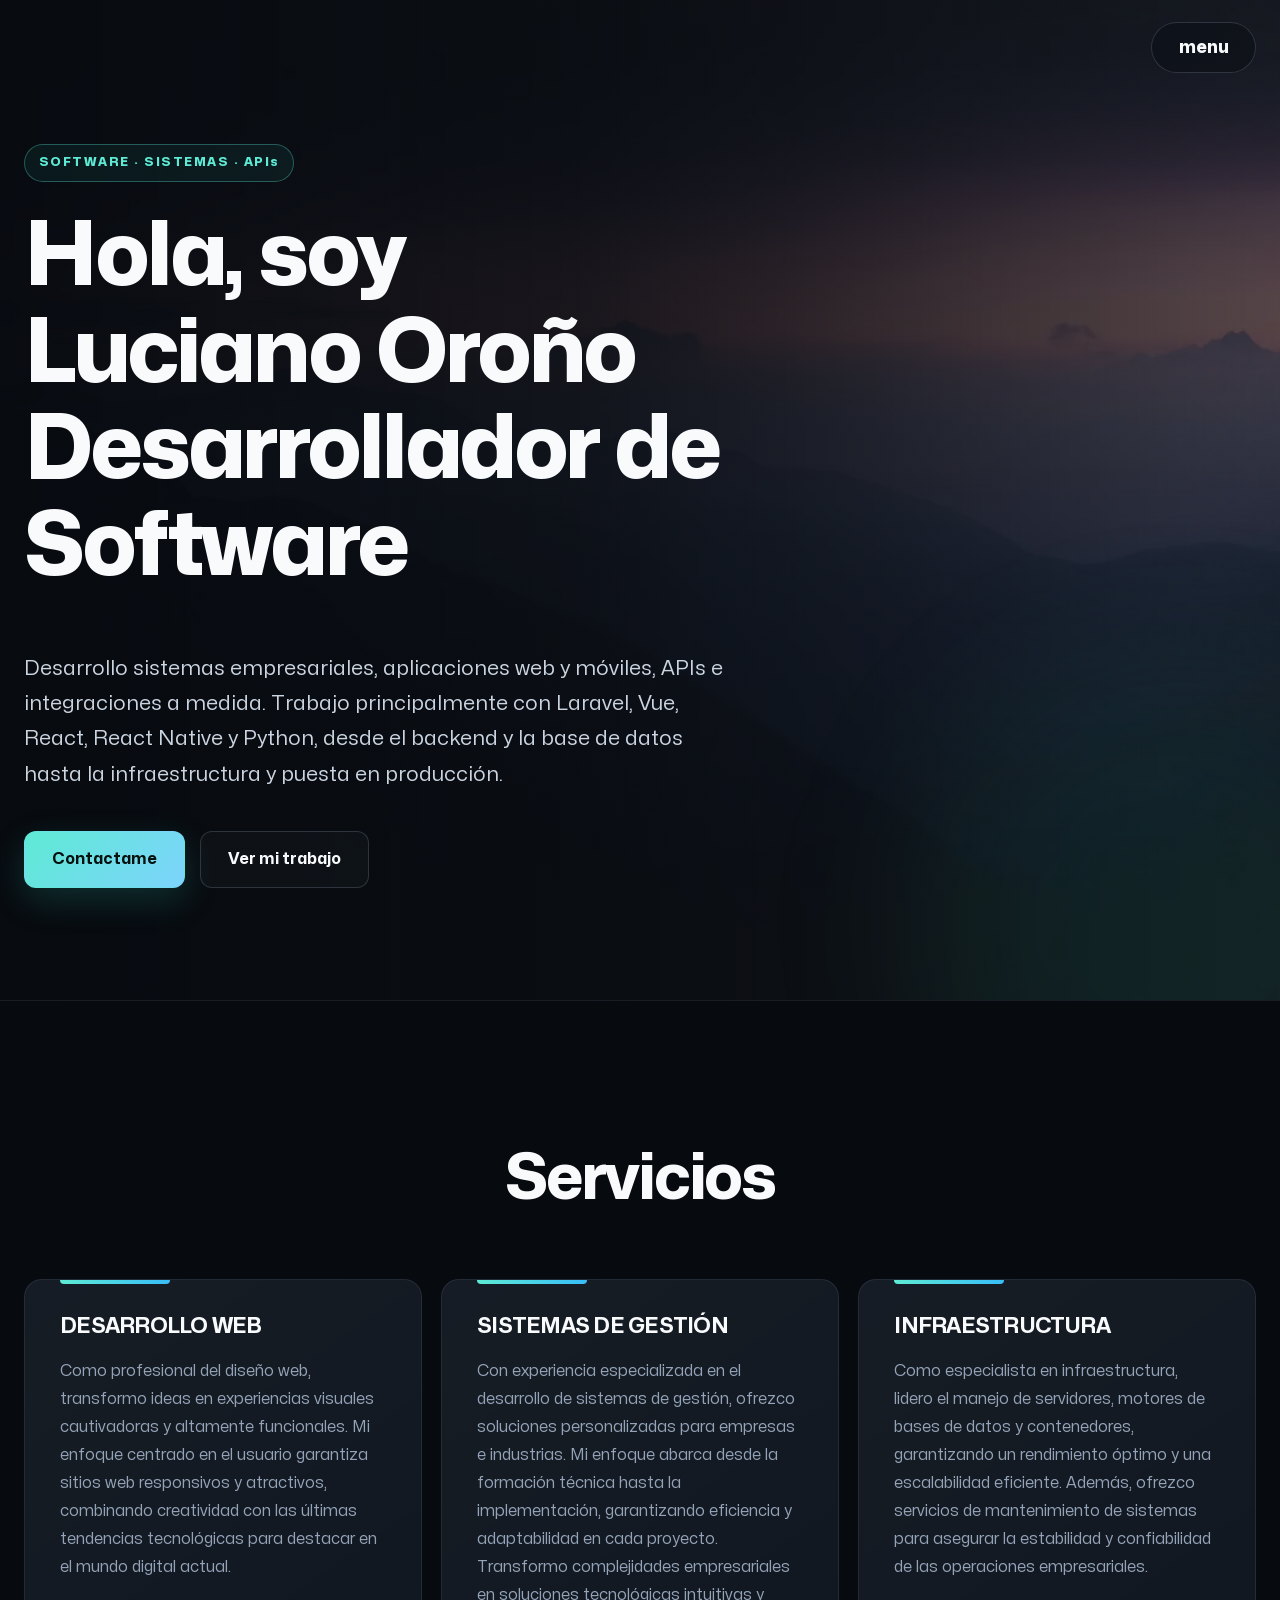
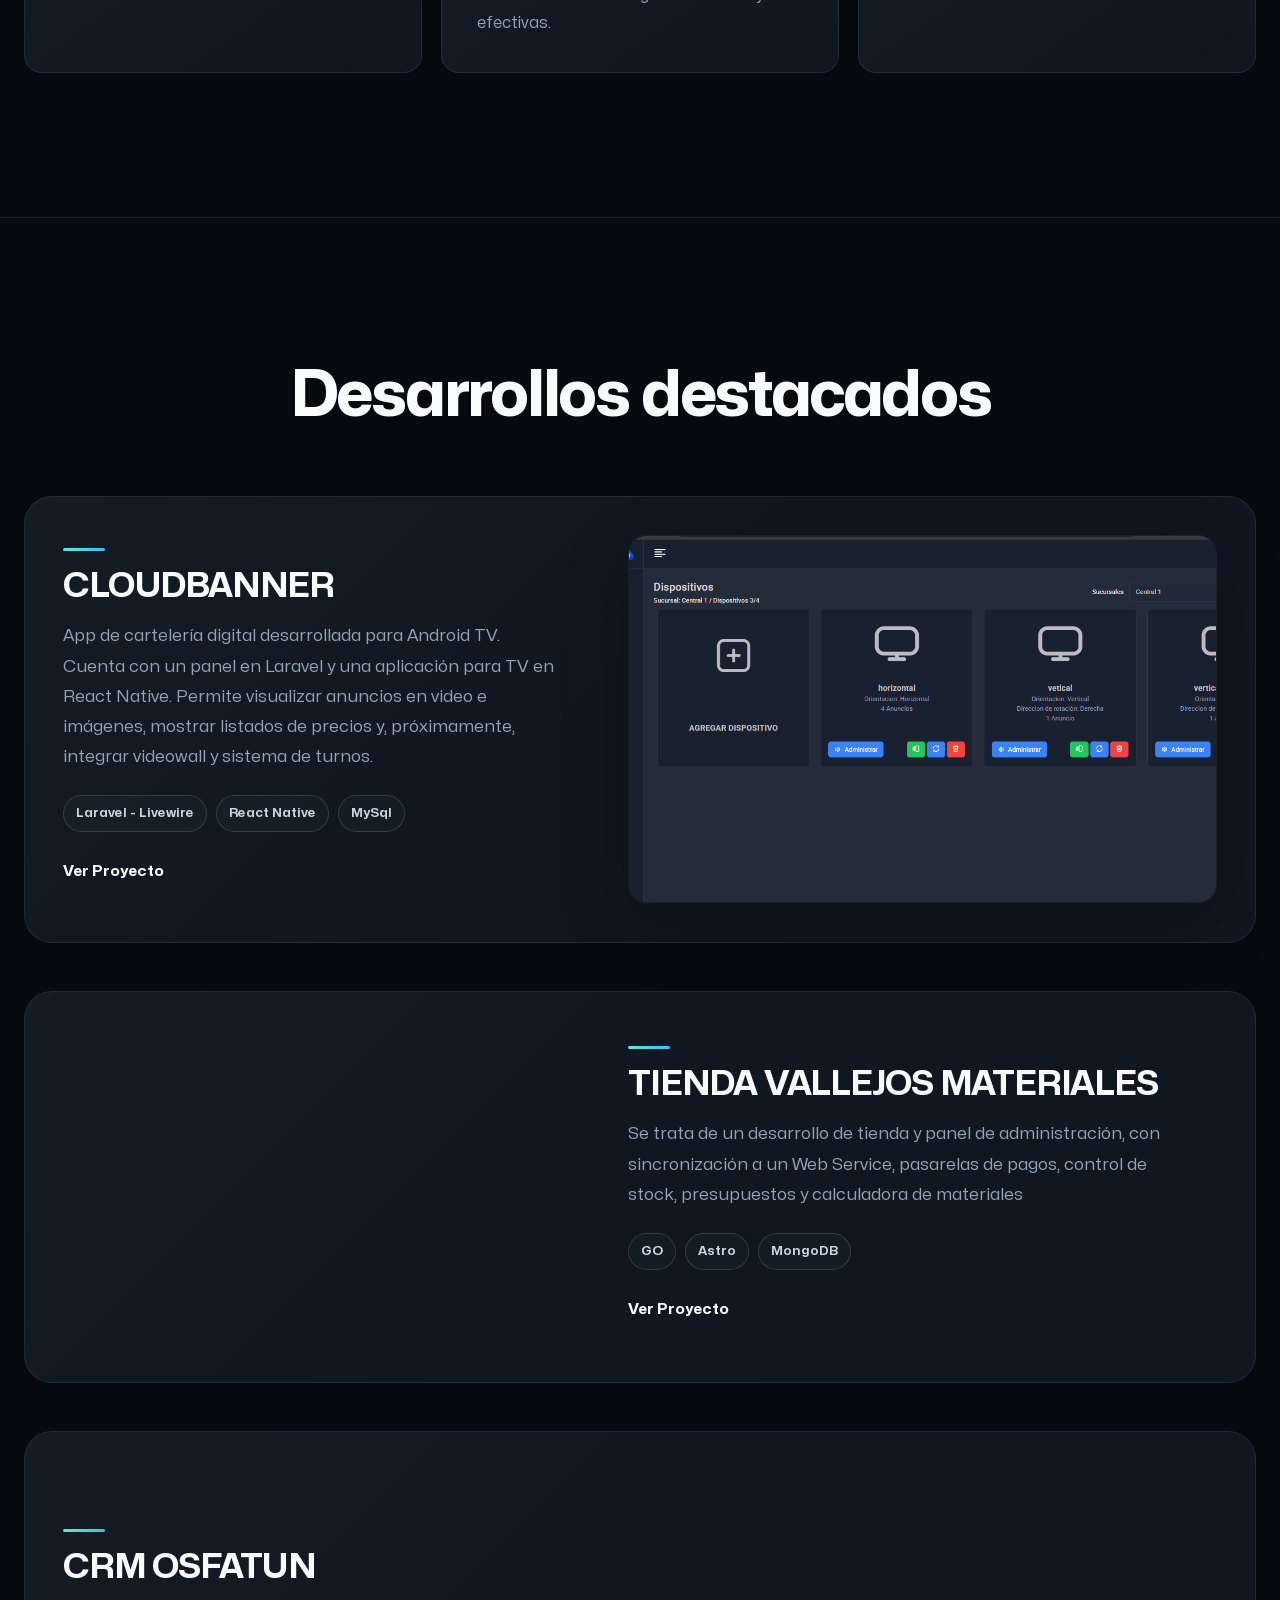
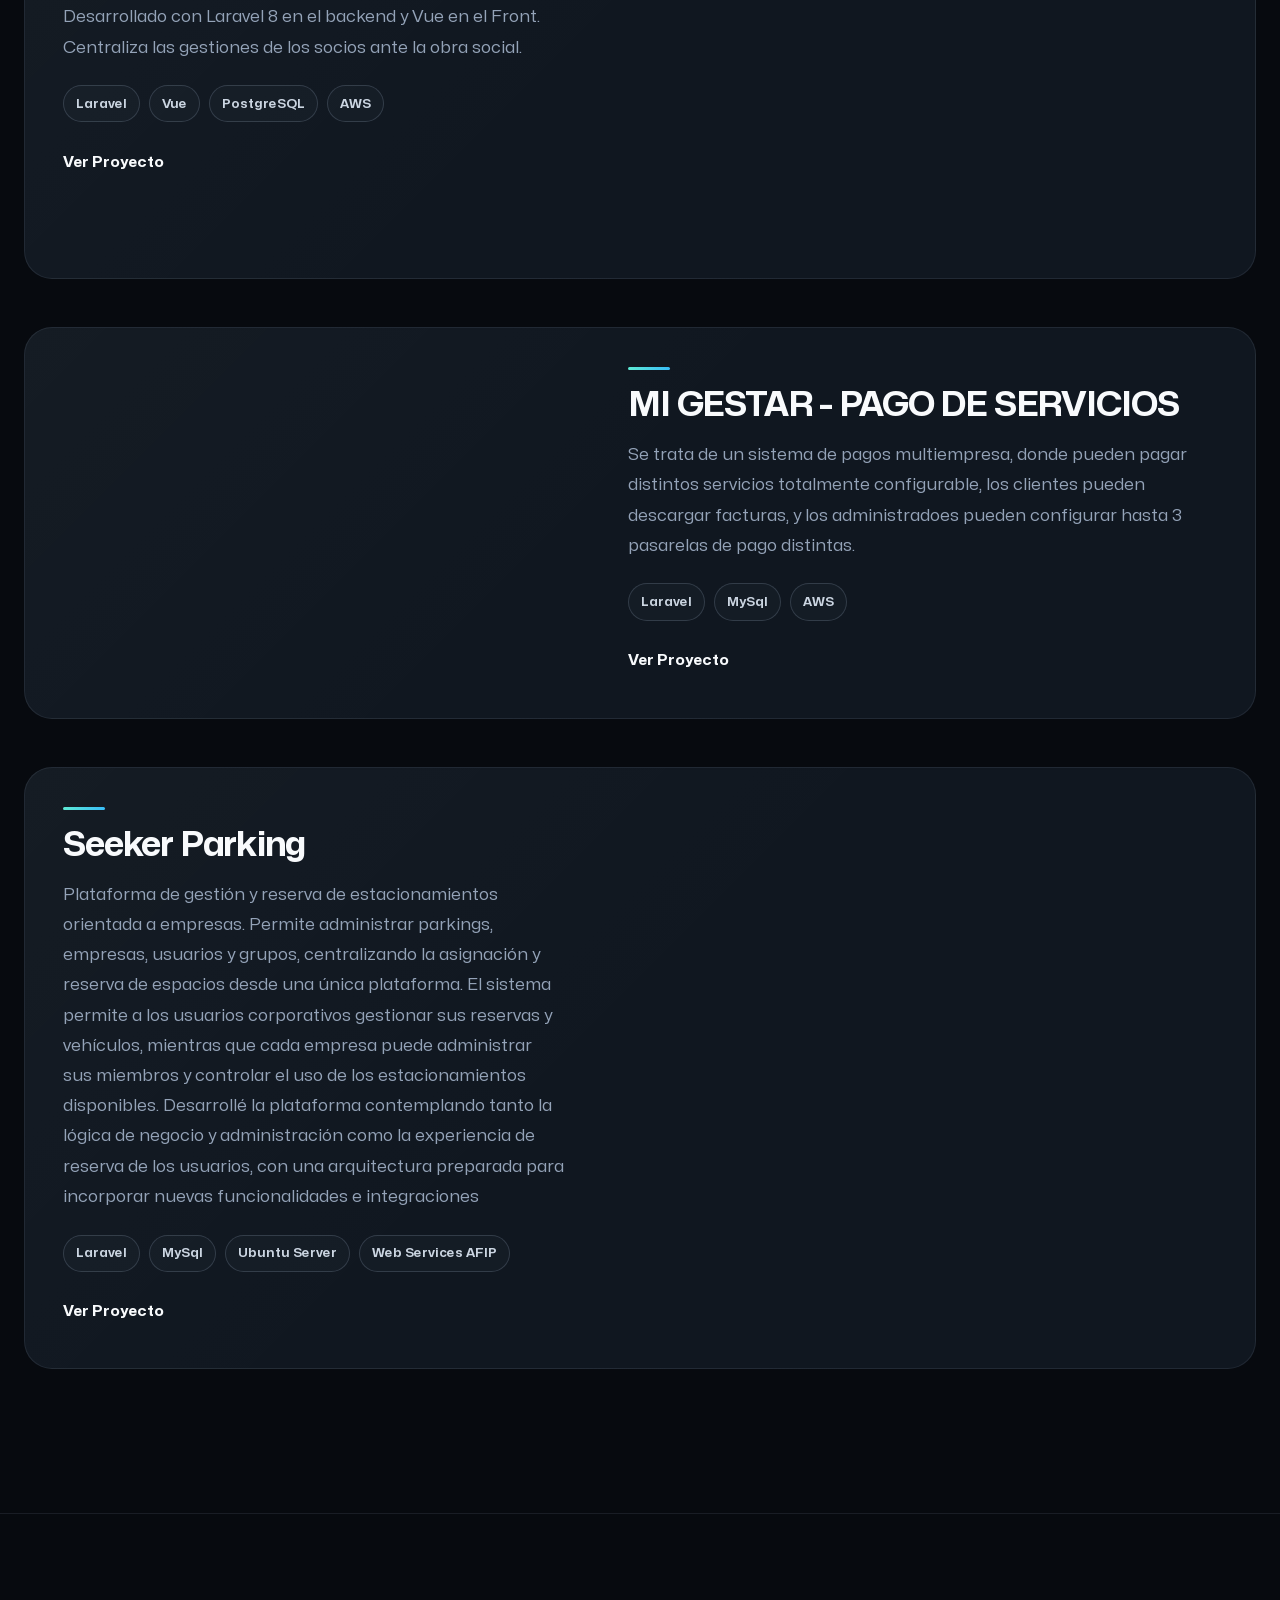
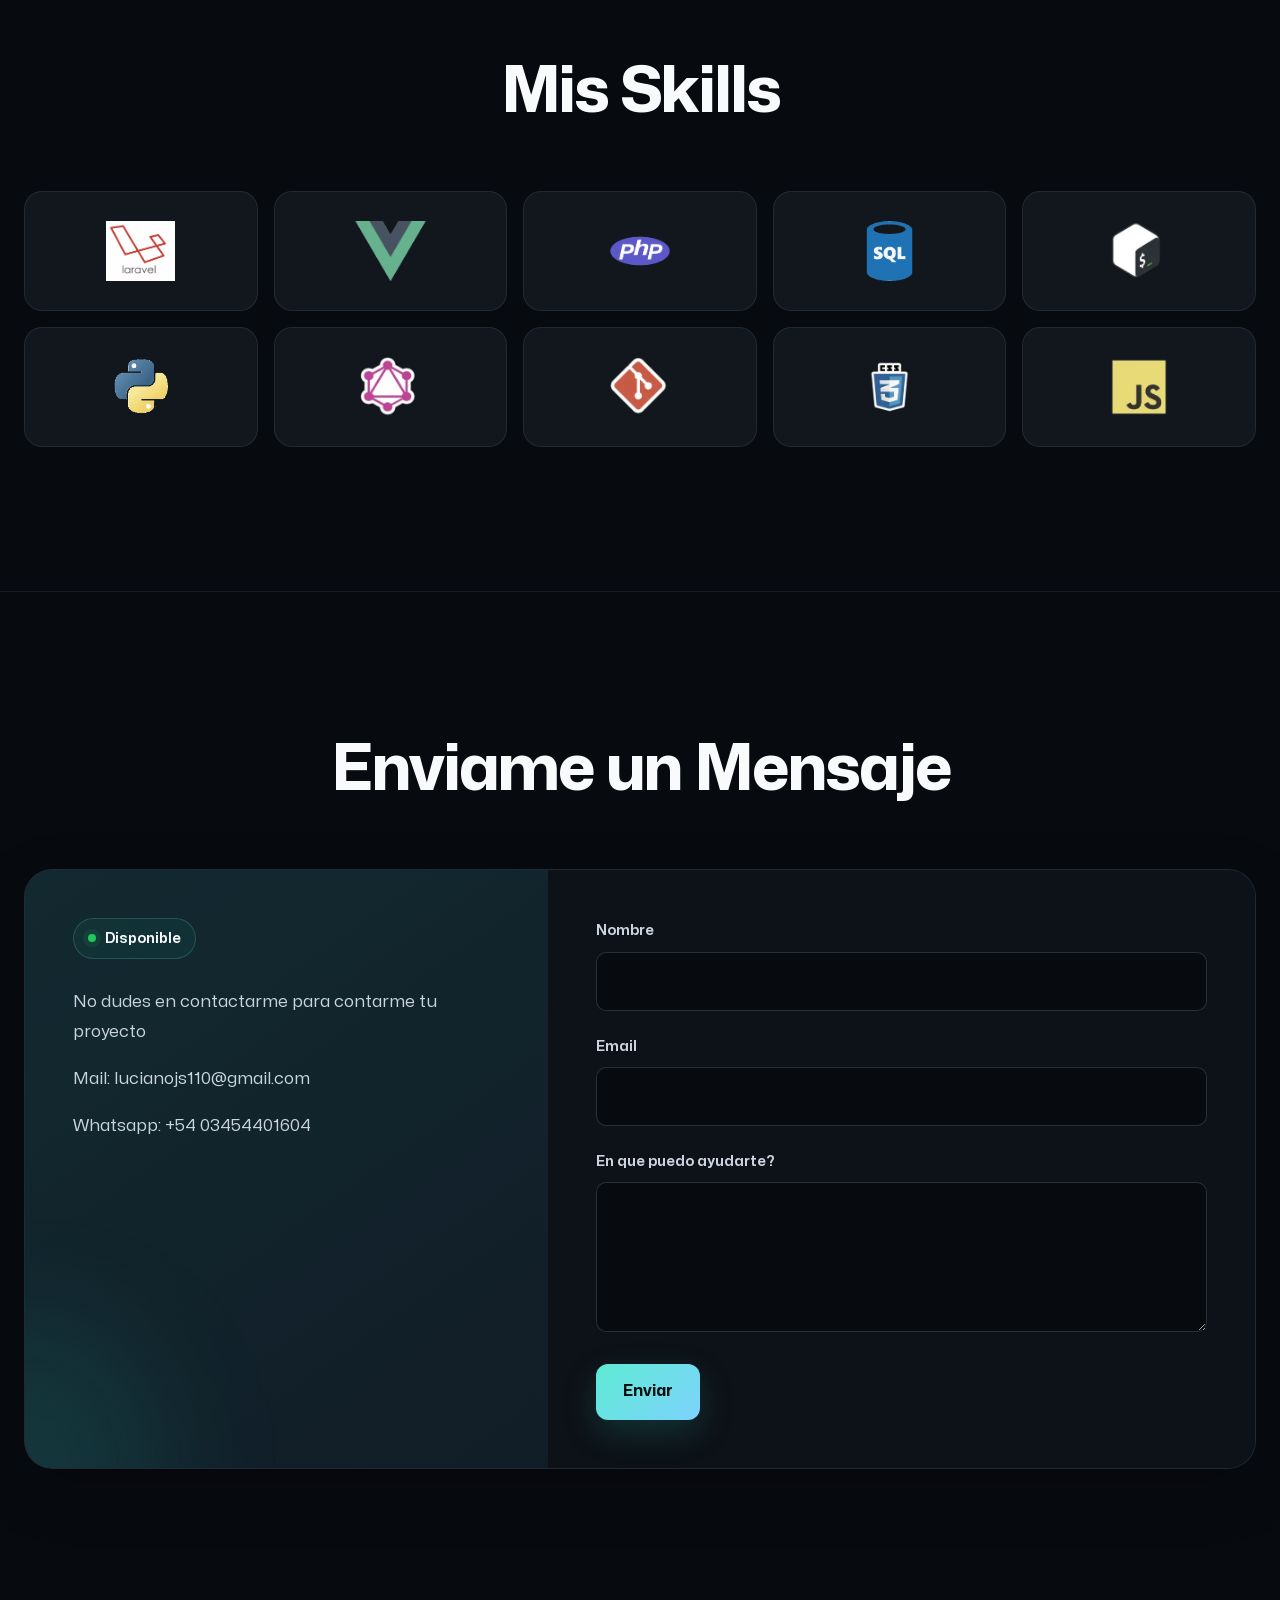
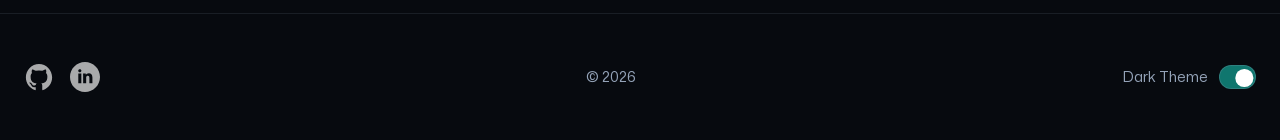
==== commit ef4a617f: "actualizacion, seeker" ====
--- a/index.html
+++ b/index.html
@@ -98,16 +98,17 @@
     <div class="container">
       <div class="header-textbox">
         <!-- Replace with your name and job title -->
-        <h1 class="h1">
-          Hola! soy Luciano Oroño<br />
-          Full Stack Developer
+            <h1 class="h1">
+          Hola, soy Luciano Oroño<br />
+          Desarrollador de Software
         </h1>
 
-        <!-- Add a small introductory paragraph about yourself -->
-        <p class="header-text">
-          Soy un apasionado desarrollador web full stack con una misión: transformar ideas en experiencias digitales
-          excepcionales. Con experiencia en el desarrollo de soluciones robustas y creativas, estoy aquí para llevar tu
-          visión al siguiente nivel.
+               
+
+                <p class="header-text">
+          Desarrollo sistemas empresariales, aplicaciones web y móviles, APIs e integraciones a medida.
+          Trabajo principalmente con Laravel, Vue, React, React Native y Python, desde el backend y la base de datos
+          hasta la infraestructura y puesta en producción.
         </p>
 
         <div class="header-btns">
@@ -310,12 +311,19 @@
           <div class="work-box">
             <div class="work-textbox">
               <!-- Add your project title here -->
-              <h3 class="h3">ERP - BIT</h3>
+              <h3 class="h3">Seeker Parking</h3>
               <!-- Add small description of your project  -->
               <p class="work-text">
-                Sistema de gestión de negocios multisucursal con manejo de stock, sucursales, vendedores facturacion
-                AFIP para responsables inscriptos y monotributistas generación de reportes para afip, alertas de stock,
-                compras y cajas. Ultilizado hasta ahora por 15 negocios
+                Plataforma de gestión y reserva de estacionamientos orientada a empresas. Permite administrar parkings,
+                empresas, usuarios y grupos, centralizando la asignación y reserva de espacios desde una única
+                plataforma.
+
+                El sistema permite a los usuarios corporativos gestionar sus reservas y vehículos, mientras que cada
+                empresa puede administrar sus miembros y controlar el uso de los estacionamientos disponibles.
+
+                Desarrollé la plataforma contemplando tanto la lógica de negocio y administración como la experiencia de
+                reserva de los usuarios, con una arquitectura preparada para incorporar nuevas funcionalidades e
+                integraciones
               </p>
               <ol class="work-technologies">
                 <li>Laravel</li>
@@ -325,17 +333,15 @@
               </ol>
               <div class="work-links">
                 <!-- Add url of project in href attribute -->
-                <a href="#" target="_blank" rel="noopener" class="link">Ver Proyecto</a>
-
-                <!-- Add link to project source code in href attribute if applicable otherwise feel free to delete or comment the markup -->
-                <a href="https://gitlab.com/tanometro/erp" target="_blank" rel="noopener" title="Source code">
-                  <img src="assets/images/social-links/github.svg" alt="GitHub" loading="lazy" />
-                </a>
+                <a href="https://corporativo.seekerparking.com/login" target="_blank" rel="noopener" class="link">Ver
+                  Proyecto</a>
+
+
               </div>
             </div>
             <!-- Update img src and alt attribute  -->
             <picture class="work-img">
-              <img loading="lazy" src="assets/images/work/erp1.png" alt="contribute dev" />
+              <img loading="lazy" src="assets/images/seeker.png" alt="contribute dev" />
             </picture>
           </div>
         </div>
--- a/style.css
+++ b/style.css
@@ -1,1251 +1,1788 @@
-/* --------------------------------- */
-/* ----- Basic Setup -----*/
-/* --------------------------------- */
+/* =========================================================
+   PORTFOLIO - LUCIANO OROÑO
+   ========================================================= */
+
+/* ---------------------------------------------------------
+   FONT
+--------------------------------------------------------- */
 
 @font-face {
   font-family: "Mona Sans";
-  src: url("assets/fonts/Mona-Sans.woff2") format("woff2 supports variations"),
+  src:
+    url("assets/fonts/Mona-Sans.woff2") format("woff2 supports variations"),
     url("assets/fonts/Mona-Sans.woff2") format("woff2-variations");
   font-display: swap;
   font-weight: 200 900;
   font-stretch: 75% 125%;
 }
 
+/* ---------------------------------------------------------
+   VARIABLES
+--------------------------------------------------------- */
+
 :root {
-  --h1: 3.5rem;
-  --h2: 3rem;
-  --h3: 2.145rem;
-  --h4: 1.5rem;
-  --text-large: 1.6rem;
-  --text-medium: 1.275rem;
-  --text-small: 1.125rem;
-
-  --gradient-brand: radial-gradient(
-      at 60% 31%,
-      rgb(255, 131, 139) 0px,
-      transparent 50%
-    ),
-    radial-gradient(at 48% 98%, rgba(0, 255, 166, 0.707) 0px, transparent 50%),
-    radial-gradient(at 84% 67%, rgb(255, 129, 125) 0px, transparent 50%),
-    radial-gradient(at 16% 47%, rgb(255, 90, 112) 0px, transparent 50%),
-    radial-gradient(at 73% 11%, rgb(115, 255, 225) 0px, transparent 50%),
-    radial-gradient(at 49% 37%, rgba(255, 249, 89, 0.695) 0px, transparent 50%),
-    radial-gradient(at 70% 21%, rgba(58, 255, 186, 0.715) 0px, transparent 50%);
-  --easing: cubic-bezier(0.86, 0, 0.07, 1);
-
-  --site-max-width: 1280px;
-  --gutter-nano: 0.5rem;
-  --gutter-micro: 1rem;
-  --gutter-x-small: 1.5rem;
-  --gutter-small: 2rem;
-  --gutter-medium: 2.5rem;
-  --gutter-large: 3rem;
-  --gutter-x-large: 6rem;
-  --gutter-huge: 12rem;
-
-  --scroll-padding: 4.375rem;
-  --radius: 85px;
-}
+  --font-main: "Mona Sans", sans-serif;
+
+  --h1: clamp(3.2rem, 7vw, 6.6rem);
+  --h2: clamp(2.5rem, 5vw, 4.4rem);
+  --h3: clamp(1.55rem, 3vw, 2rem);
+
+  --text-large: 1.35rem;
+  --text-medium: 1.08rem;
+  --text-small: 0.95rem;
+
+  --site-max-width: 1240px;
+
+  --accent: #5eead4;
+  --accent-strong: #2dd4bf;
+  --accent-dark: #0f766e;
+
+  --blue: #38bdf8;
+  --purple: #a78bfa;
+
+  --radius-xs: 8px;
+  --radius-sm: 12px;
+  --radius-md: 18px;
+  --radius-lg: 28px;
+  --radius-xl: 40px;
+
+  --section-space: 9rem;
+
+  --transition:
+    0.25s cubic-bezier(0.4, 0, 0.2, 1);
+}
+
+/* ---------------------------------------------------------
+   THEMES
+--------------------------------------------------------- */
 
 body.dark {
-  --bg-color-primary: #0c0a0a;
-  --bg-color-secondary: #161211;
-  --important: #fff;
-  --sub: #c3c3c3;
-  --body: #989898;
-  --border: #c0c0c015;
-  --border-dark: #c0c0c02f;
-  --gradient-border: linear-gradient(to left bottom, #777, #0e0d0d);
-  --shadow: 0 1rem 1rem #00000040;
+  --bg-color-primary: #070a0f;
+  --bg-color-secondary: #0d1118;
+  --bg-color-card: #101720;
+  --bg-color-card-hover: #141d28;
+
+  --important: #f8fafc;
+  --sub: #cbd5e1;
+  --body: #94a3b8;
+
+  --border: rgba(148, 163, 184, 0.13);
+  --border-dark: rgba(148, 163, 184, 0.24);
+
+  --shadow:
+    0 30px 80px rgba(0, 0, 0, 0.25);
+
+  --shadow-card:
+    0 20px 60px rgba(0, 0, 0, 0.18);
 }
 
 body.light {
-  --bg-color-primary: #fbfbfb;
+  --bg-color-primary: #f8fafc;
   --bg-color-secondary: #ffffff;
-  --important: #000;
-  --sub: #111;
-  --body: #585b63;
-  --border: #62626234;
-  --border-dark: #5e5e5e1f;
-  --gradient-border: linear-gradient(to left bottom, #000000c6, #0e0d0d00);
-  --shadow: 0 1rem 1rem rgba(0, 0, 0, 0.25);
-}
+  --bg-color-card: #ffffff;
+  --bg-color-card-hover: #f1f5f9;
+
+  --important: #0f172a;
+  --sub: #334155;
+  --body: #64748b;
+
+  --border: rgba(15, 23, 42, 0.08);
+  --border-dark: rgba(15, 23, 42, 0.15);
+
+  --shadow:
+    0 30px 80px rgba(15, 23, 42, 0.1);
+
+  --shadow-card:
+    0 20px 60px rgba(15, 23, 42, 0.08);
+}
+
+/* ---------------------------------------------------------
+   RESET
+--------------------------------------------------------- */
 
 *,
-*::after,
-*::before {
+*::before,
+*::after {
   margin: 0;
   padding: 0;
-  box-sizing: inherit;
+  box-sizing: border-box;
 }
 
 html {
-  font-family: "Mona Sans", sans-serif;
-  box-sizing: border-box;
-  scroll-padding-top: var(--scroll-padding);
-}
-
-@media (max-width: 1200px) {
-  html {
-    font-size: 90%;
-  }
-}
-
-@media (max-width: 645px) {
-  html {
-    font-size: 80%;
-  }
+  font-family: var(--font-main);
+  scroll-behavior: smooth;
+  scroll-padding-top: 90px;
 }
 
 body {
+  min-height: 100vh;
   font-size: var(--text-medium);
+  line-height: 1.7;
+  background: var(--bg-color-primary);
   color: var(--body);
-  background-color: var(--bg-color-primary);
-  line-height: 1.4;
+  overflow-x: hidden;
   text-rendering: optimizeLegibility;
-  overflow-x: hidden;
-}
-
-/* Improve media defaults */
-
-picture,
+}
+
+body::before {
+  content: "";
+  position: fixed;
+  inset: 0;
+  pointer-events: none;
+  z-index: -1;
+
+  background:
+    radial-gradient(circle at 12% 10%,
+      rgba(45, 212, 191, 0.08),
+      transparent 28%),
+    radial-gradient(circle at 88% 20%,
+      rgba(56, 189, 248, 0.07),
+      transparent 26%),
+    radial-gradient(circle at 50% 90%,
+      rgba(167, 139, 250, 0.05),
+      transparent 30%);
+}
+
+img,
 svg,
+picture {
+  display: block;
+  max-width: 100%;
+}
+
 img {
-  display: block;
-  max-inline-size: 100%;
-  object-fit: contain;
-}
-
+  height: auto;
+}
+
+button,
+input,
 textarea {
-  resize: none;
-}
-
-/* --------------------------------- */
-/* ----- Typography -----*/
-/* --------------------------------- */
-
-input,
-textarea,
+  font: inherit;
+}
+
 button {
-  font: inherit;
-}
-
-p,
+  cursor: pointer;
+}
+
+a {
+  color: inherit;
+}
+
+textarea {
+  resize: vertical;
+}
+
+/* ---------------------------------------------------------
+   TYPOGRAPHY
+--------------------------------------------------------- */
+
 h1,
 h2,
 h3,
-.h4 {
-  overflow-wrap: break-word;
-}
-
-h1,
-h2,
-h3,
-.h4 {
-  font-stretch: 125%;
-  line-height: 1.2;
+h4 {
   color: var(--important);
+  line-height: 1.08;
+  letter-spacing: -0.035em;
 }
 
 .h1 {
   font-size: var(--h1);
+  font-weight: 800;
 }
 
 .h2 {
   font-size: var(--h2);
+  font-weight: 750;
   text-align: center;
+  margin-bottom: 1rem;
 }
 
 .h3 {
   font-size: var(--h3);
+  font-weight: 700;
 }
 
 .h4 {
-  font-size: var(--h4);
-}
-
-@media (max-width: 845px) {
-  :root {
-    --h1: 2.845rem;
-    --h2: 2.45rem;
-    --h3: 1.85rem;
-  }
-}
-
-@media (max-width: 700px) {
-  :root {
-    --h1: 2.545rem;
-  }
-}
-
-@media (max-width: 545px) {
-  :root {
-    --h1: 2.4rem;
-    --text-large: 1.5rem;
-  }
-}
-
-@media (max-width: 485px) {
-  :root {
-    --h1: 2.145rem;
-    --h2: 1.875rem;
-    --h3: 1.6rem;
-    --text-large: 1.345rem;
-  }
-}
-
-/* --------------------------------- */
-/* ----- Utilities -----*/
-/* --------------------------------- */
-
-/* Center and constrain the width of page sections */
+  font-size: 1.35rem;
+}
+
+p {
+  color: var(--body);
+}
+
+/* ---------------------------------------------------------
+   CONTAINER
+--------------------------------------------------------- */
 
 .container {
-  max-inline-size: var(--site-max-width);
+  width: min(calc(100% - 48px), var(--site-max-width));
   margin-inline: auto;
 }
 
-@media (max-width: 1375px) {
-  :root {
-    --site-max-width: 1160px;
-  }
-}
-
-@media (max-width: 1275px) {
-  .container {
-    padding-inline: var(--gutter-small);
-  }
-}
-
-@media (max-width: 1200px) {
-  .container {
-    padding-inline: var(--gutter-medium);
-  }
-}
-
-@media (max-width: 575px) {
-  .container {
-    padding-inline: var(--gutter-small);
-  }
-}
-
-/* disable scroll when menu is opened */
-
-.lock-screen {
-  overflow-y: hidden;
-}
-
-/* hides visually and removes from accessibility tree  */
+/* ---------------------------------------------------------
+   UTILITIES
+--------------------------------------------------------- */
 
 .hidden {
   visibility: hidden;
+  opacity: 0;
   transform: translateX(-100%);
+  pointer-events: none;
+}
+
+.lock-screen {
+  overflow: hidden;
 }
 
 .transform {
-  transform: translateY(6rem);
+  transform: translateY(35px);
   opacity: 0;
 }
 
 .shown {
-  transition: 0.1s;
-  color: lightgrey;
-}
-
-/* --------------------------------- */
-/* ----- Components -----*/
-/* --------------------------------- */
+  opacity: 1;
+  transform: none;
+  transition:
+    opacity 0.5s ease,
+    transform 0.5s ease;
+}
+
+/* ---------------------------------------------------------
+   BUTTONS
+--------------------------------------------------------- */
 
 .btn {
-  font-size: 1.35rem;
+  display: inline-flex;
+  align-items: center;
+  justify-content: center;
+
+  min-height: 54px;
+
+  padding: 0.9rem 1.7rem;
+
+  border-radius: 12px;
+  border: 1px solid transparent;
+
+  text-decoration: none;
+
+  font-size: 1rem;
   font-weight: 700;
-  text-decoration: none;
-  text-align: center;
-  padding: 18px 60px;
-  border-radius: var(--gutter-nano);
-  transition: 0.3s all ease-in-out;
-  cursor: pointer;
-}
-
-@media (max-width: 700px) {
-  .btn {
-    padding: 16px 48px;
-  }
-}
-
-@media (max-width: 485px) {
-  .btn {
-    font-size: 1.2rem;
-    padding: 14px 38px;
-  }
+
+  transition:
+    transform var(--transition),
+    box-shadow var(--transition),
+    background-color var(--transition),
+    border-color var(--transition);
+}
+
+.btn:hover {
+  transform: translateY(-2px);
 }
 
 .btn-cta {
-  color: var(--bg-color-primary);
-  background-color: var(--important);
-}
-
-body.dark .btn-cta:hover,
-body.dark .btn-cta:focus {
-  box-shadow: #ffffff40 0 0 0 var(--gutter-nano);
-}
-
-body.light .btn-cta:hover,
-body.light .btn-cta:focus {
-  box-shadow: #07070733 0 0 0 var(--gutter-nano);
+  color: #04110f;
+
+  background:
+    linear-gradient(135deg,
+      var(--accent),
+      #7dd3fc);
+
+  box-shadow:
+    0 12px 35px rgba(45, 212, 191, 0.18);
+}
+
+.btn-cta:hover,
+.btn-cta:focus {
+  box-shadow:
+    0 18px 45px rgba(45, 212, 191, 0.28);
 }
 
 .btn-secondary {
-  border: 1px solid var(--border-dark);
   color: var(--important);
+
+  background:
+    rgba(148, 163, 184, 0.04);
+
+  border-color: var(--border-dark);
 }
 
 .btn-secondary:hover,
 .btn-secondary:focus {
-  border-color: var(--important);
-}
+  border-color: var(--accent);
+
+  background:
+    rgba(45, 212, 191, 0.06);
+}
+
+/* ---------------------------------------------------------
+   LINKS
+--------------------------------------------------------- */
 
 .link {
-  display: inline-block;
-  font-weight: 600;
-  font-size: var(--text-small);
-  padding: var(--gutter-nano) 0;
+  position: relative;
+
+  display: inline-flex;
+  align-items: center;
+
+  font-weight: 700;
+  font-size: 0.95rem;
+
+  color: var(--important);
+
   text-decoration: none;
-  color: var(--important);
-  position: relative;
-}
-
-.link::after,
-.link::before {
+
+  padding-bottom: 5px;
+}
+
+.link::after {
   content: "";
+
+  position: absolute;
+
+  left: 0;
+  bottom: 0;
+
   width: 100%;
-  height: 1px;
-  margin-block-start: var(--gutter-nano);
-  position: absolute;
-  bottom: -1px;
-  left: 0;
-  transition: 300ms;
-}
-
-body.dark .link::before {
-  background-color: #d3d3d357;
-}
-
-body.dark .link::after {
-  background-color: white;
-}
-
-body.light .link::before {
-  background-color: lightgray;
-}
-
-body.light .link::after {
-  background-color: black;
-}
-
-.link::after {
-  background-color: white;
+  height: 2px;
+
+  background:
+    linear-gradient(90deg,
+      var(--accent),
+      var(--blue));
+
+  transform: scaleX(0);
+  transform-origin: right;
+
+  transition: transform var(--transition);
+}
+
+.link:hover::after {
+  transform: scaleX(1);
   transform-origin: left;
-  transform: scaleX(0);
-}
-
-.link:hover::after,
-.link:focus::after {
-  transform: scaleX(1);
-}
-
-/* --------------------------------- */
-/* ----- Layout -----*/
-/* --------------------------------- */
-
-section:not(:first-child) {
-  padding-block-start: var(--gutter-huge);
-}
-
-section:first-child {
-  padding-block-start: 7rem;
-}
-
-@media (max-width: 885px) {
-  :root {
-    --gutter-huge: 8rem;
-    --gutter-x-large: 4rem;
-  }
-}
-
-main {
-  border-top: 1px solid var(--border);
-  border-top-left-radius: var(--radius);
-  border-top-right-radius: var(--radius);
-  background-color: var(--bg-color-primary);
-  transform: translateY(calc(-1 * var(--radius)));
-}
-
-@media (max-width: 1185px) {
-  :root {
-    --radius: 45px;
-  }
-}
-
-/* --------------------------------- */
-/* ----- Menu Button -----*/
-/* --------------------------------- */
+}
+
+/* ---------------------------------------------------------
+   MENU BUTTON
+--------------------------------------------------------- */
 
 .menu-btn-container {
   position: fixed;
+
+  top: 22px;
+  left: 0;
+
   width: 100%;
-  top: var(--gutter-x-small);
-  left: 0;
-  z-index: 4;
+
+  z-index: 20;
+
+  pointer-events: none;
+}
+
+.menu-btn-container .container {
+  display: flex;
+  justify-content: flex-end;
 }
 
 .menu-btn {
-  display: block;
-  margin-inline-start: auto;
-  border: 1px solid var(--border-dark);
-  inline-size: 132px;
-  padding-block: var(--gutter-nano);
-  border-radius: var(--gutter-large);
-  text-decoration: none;
-  background-color: var(--bg-color-secondary);
+  pointer-events: auto;
+
+  min-width: 105px;
+
+  padding: 10px 20px;
+
+  border-radius: 999px;
+
+  border:
+    1px solid var(--border-dark);
+
   color: var(--important);
-  cursor: pointer;
-}
-
-.menu-btn,
-.nav-items a {
-  font-stretch: 125%;
-  font-weight: 900;
-}
-
-/* --------------------------------- */
-/* ----- Navigation -----*/
-/* --------------------------------- */
+
+  background:
+    rgba(13, 17, 24, 0.72);
+
+  backdrop-filter: blur(18px);
+  -webkit-backdrop-filter: blur(18px);
+
+  font-weight: 800;
+
+  transition:
+    border-color var(--transition),
+    background-color var(--transition),
+    transform var(--transition);
+}
+
+body.light .menu-btn {
+  background:
+    rgba(255, 255, 255, 0.82);
+}
+
+.menu-btn:hover {
+  border-color: var(--accent);
+  transform: translateY(-1px);
+}
+
+/* ---------------------------------------------------------
+   NAVIGATION
+--------------------------------------------------------- */
 
 .nav {
-  min-block-size: 100vh;
   position: fixed;
-  width: 100%;
-  background-color: #ff5e99;
-  background-image: var(--gradient-brand);
-  transition: 450ms var(--easing);
-  z-index: 3;
+
+  inset: 0;
+
+  display: flex;
+  align-items: center;
+
+  min-height: 100vh;
+
+  z-index: 15;
+
+  background:
+    radial-gradient(circle at 80% 20%,
+      rgba(45, 212, 191, 0.25),
+      transparent 30%),
+    radial-gradient(circle at 15% 80%,
+      rgba(56, 189, 248, 0.18),
+      transparent 30%),
+    #070a0f;
+
+  transition:
+    opacity 0.35s ease,
+    transform 0.45s cubic-bezier(0.77, 0, 0.18, 1);
 }
 
 .nav-items {
-  position: absolute;
-  top: 50%;
-  left: 15%;
-  transform: translateY(-50%) translateX(-15%);
-  list-style-type: none;
+  width: min(100% - 48px, 1240px);
+
+  margin-inline: auto;
+
+  list-style: none;
+}
+
+.nav-item {
+  overflow: hidden;
 }
 
 .nav-item:not(:last-child) {
-  margin-block-end: var(--gutter-x-small);
+  margin-bottom: 0.9rem;
 }
 
 .nav-item a {
   display: inline-block;
-  font-size: var(--h2);
+
+  color: #f8fafc;
+
   text-decoration: none;
-  color: #fff;
-}
-
-.nav-item a::after {
+
+  font-size:
+    clamp(2.8rem, 7vw, 6rem);
+
+  font-weight: 800;
+
+  letter-spacing: -0.05em;
+
+  transition:
+    color var(--transition),
+    transform var(--transition);
+}
+
+.nav-item a:hover {
+  color: var(--accent);
+  transform: translateX(14px);
+}
+
+/* ---------------------------------------------------------
+   HEADER / HERO
+--------------------------------------------------------- */
+
+.header {
+  position: relative;
+
+  min-height: 100vh;
+
+  display: flex;
+  align-items: center;
+
+  overflow: hidden;
+
+  border-bottom:
+    1px solid var(--border);
+}
+
+body.dark .header {
+  background:
+    linear-gradient(90deg,
+      rgba(7, 10, 15, 0.98) 0%,
+      rgba(7, 10, 15, 0.9) 45%,
+      rgba(7, 10, 15, 0.62) 100%),
+    url("assets/images/hero-bg.webp") center / cover no-repeat;
+}
+
+body.light .header {
+  background:
+    linear-gradient(90deg,
+      rgba(248, 250, 252, 0.98) 0%,
+      rgba(248, 250, 252, 0.9) 45%,
+      rgba(248, 250, 252, 0.7) 100%),
+    url("assets/images/hero-bg-light.webp") center / cover no-repeat;
+}
+
+.header::after {
   content: "";
+
+  position: absolute;
+
+  width: 520px;
+  height: 520px;
+
+  border-radius: 50%;
+
+  right: -160px;
+  bottom: -180px;
+
+  background:
+    rgba(45, 212, 191, 0.08);
+
+  filter: blur(80px);
+
+  pointer-events: none;
+}
+
+.header .container {
+  position: relative;
+
+  z-index: 2;
+}
+
+.header-textbox {
+  max-width: 900px;
+
+  padding-block:
+    9rem 7rem;
+}
+
+.header-textbox::before {
+  content: "SOFTWARE · SISTEMAS · APIs";
+
+  display: inline-flex;
+
+  margin-bottom: 1.7rem;
+
+  padding:
+    0.45rem 0.85rem;
+
+  border:
+    1px solid rgba(94, 234, 212, 0.32);
+
+  border-radius: 999px;
+
+  background:
+    rgba(45, 212, 191, 0.07);
+
+  color: var(--accent);
+
+  font-size: 0.78rem;
+  font-weight: 800;
+
+  letter-spacing: 0.12em;
+}
+
+.header .h1 {
+  max-width: 1000px;
+
+  text-wrap: balance;
+}
+
+.header-text {
+  max-width: 720px;
+
+  margin-top: 1.6rem;
+  margin-bottom: 2.4rem;
+
+  color: var(--sub);
+
+  font-size:
+    clamp(1.08rem, 2vw, 1.3rem);
+
+  line-height: 1.7;
+}
+
+.header-btns {
+  display: flex;
+
+  flex-wrap: wrap;
+
+  gap: 0.9rem;
+}
+
+/* ---------------------------------------------------------
+   MAIN
+--------------------------------------------------------- */
+
+main {
+  position: relative;
+
+  background: var(--bg-color-primary);
+}
+
+section {
+  position: relative;
+
+  padding-block:
+    var(--section-space);
+}
+
+section+section {
+  border-top:
+    1px solid var(--border);
+}
+
+/* ---------------------------------------------------------
+   SERVICES
+--------------------------------------------------------- */
+
+.testimonials {
+  display: grid;
+
+  grid-template-columns:
+    repeat(3, minmax(0, 1fr));
+
+  gap: 1.2rem;
+
+  list-style: none;
+
+  margin-top: 4rem;
+
+  background: transparent;
+}
+
+.testimonial {
+  position: relative;
+
+  min-height: 100%;
+
+  padding:
+    2.2rem;
+
+  border:
+    1px solid var(--border);
+
+  border-radius:
+    var(--radius-md);
+
+  background:
+    linear-gradient(145deg,
+      rgba(255, 255, 255, 0.025),
+      transparent),
+    var(--bg-color-card);
+
+  overflow: hidden;
+
+  transition:
+    transform var(--transition),
+    border-color var(--transition),
+    background-color var(--transition),
+    box-shadow var(--transition);
+}
+
+.testimonial::before {
+  content: "";
+
+  position: absolute;
+
+  width: 110px;
+  height: 4px;
+
+  top: 0;
+  left: 2.2rem;
+
+  border-radius:
+    0 0 6px 6px;
+
+  background:
+    linear-gradient(90deg,
+      var(--accent),
+      var(--blue));
+}
+
+.testimonial:hover {
+  transform: translateY(-8px);
+
+  border-color:
+    rgba(94, 234, 212, 0.26);
+
+  background:
+    var(--bg-color-card-hover);
+
+  box-shadow:
+    var(--shadow-card);
+}
+
+.testimonial .h3 {
+  margin-bottom:
+    1.2rem;
+
+  font-size:
+    1.35rem;
+}
+
+.testimonial-text {
+  color:
+    var(--body);
+
+  font-size:
+    1rem;
+
+  line-height:
+    1.75;
+}
+
+/* ---------------------------------------------------------
+   WORK / PROJECTS
+--------------------------------------------------------- */
+
+.work-boxes {
+  display: flex;
+
+  flex-direction: column;
+
+  gap: 3rem;
+
+  margin-top: 4rem;
+}
+
+.work-box {
+  display: grid;
+
+  grid-template-columns:
+    minmax(320px, 0.92fr) minmax(420px, 1.08fr);
+
+  gap: 4rem;
+
+  align-items: center;
+
+  padding:
+    2.4rem;
+
+  border:
+    1px solid var(--border);
+
+  border-radius:
+    var(--radius-lg);
+
+  background:
+    linear-gradient(135deg,
+      rgba(255, 255, 255, 0.018),
+      transparent 50%),
+    var(--bg-color-card);
+
+  box-shadow:
+    0 0 0 rgba(0, 0, 0, 0);
+
+  transition:
+    transform 0.4s ease,
+    border-color 0.4s ease,
+    box-shadow 0.4s ease;
+}
+
+.work-box:hover {
+  transform: translateY(-7px);
+
+  border-color:
+    rgba(94, 234, 212, 0.2);
+
+  box-shadow:
+    var(--shadow-card);
+}
+
+/* Alterna imagen/texto */
+
+.work-box:nth-child(even) .work-textbox {
+  order: 2;
+}
+
+.work-box:nth-child(even) .work-img {
+  order: 1;
+}
+
+.work-textbox {
+  max-width: 560px;
+}
+
+.work-textbox .h3 {
+  position: relative;
+
+  margin-bottom:
+    1rem;
+
+  font-size:
+    clamp(1.65rem, 3vw, 2.2rem);
+}
+
+.work-textbox .h3::before {
+  content: "";
+
   display: block;
-  block-size: var(--gutter-nano);
-  width: 100%;
-  transform: scale(0);
-  transform-origin: left;
-  background-color: white;
-  transition: transform 250ms var(--easing);
-}
-
-.nav-item a:hover::after,
-.nav-item a:focus::after {
-  transform: scale(1);
-}
-
-/* --------------------------------- */
-/* ----- Header -----*/
-/* --------------------------------- */
-
-.header {
-  min-block-size: calc(100vh + var(--radius));
-  background-attachment: fixed;
-  background-size: cover;
-  background-position: center;
-  background-repeat: no-repeat;
-  position: relative;
-}
-
-body.dark .header {
-  background-image: linear-gradient(#0000008b, #000000e6),
-    url("assets/images/hero-bg.webp");
-}
-
-body.light .header {
-  background-image: linear-gradient(#ffffffa2, #ffffffe6),
-    url("assets/images/hero-bg-light.webp");
-}
-
-.header-textbox {
-  position: absolute;
-  top: 50%;
-  transform: translateY(-50%);
-}
-
-.header-text {
-  font-size: var(--text-large);
-  font-weight: 400;
-  max-inline-size: 745px;
-  margin-block-start: var(--gutter-micro);
-  margin-block-end: var(--gutter-medium);
-}
-
-@media (max-width: 1200px) {
-  .header-text {
-    max-inline-size: 685px;
-  }
-}
-
-@media (max-width: 845px) {
-  .header-text {
-    max-inline-size: 585px;
-  }
-}
-
-.header-btns {
-  display: inline-flex;
-  gap: var(--gutter-x-small);
-}
-
-@media (max-width: 400px) {
-  .header-textbox {
-    left: 0;
-    text-align: center;
-    padding-inline: 0.6rem;
-  }
-  .header-btns {
-    flex-direction: column;
-    width: 80%;
-  }
-}
-
-/* --------------------------------- */
-/* ----- Clients -----*/
-/* --------------------------------- */
-
-.logos {
+
+  width: 42px;
+  height: 3px;
+
+  margin-bottom:
+    1rem;
+
+  border-radius:
+    20px;
+
+  background:
+    linear-gradient(90deg,
+      var(--accent),
+      var(--blue));
+}
+
+.work-text {
+  margin-bottom:
+    1.4rem;
+
+  color:
+    var(--body);
+
+  line-height:
+    1.75;
+}
+
+.work-technologies {
   display: flex;
-  justify-content: space-around;
-  align-items: flex-start;
-  padding-block-start: var(--gutter-x-large);
-}
-
-@media (max-width: 885px) {
-  .logos {
-    padding-block-start: calc(
-      var(--gutter-x-large) + var(--gutter-x-large) - 2rem
-    );
-  }
-}
-
-.logo-group {
+
+  flex-wrap: wrap;
+
+  gap: 0.55rem;
+
+  margin-bottom:
+    1.7rem;
+
+  list-style:
+    none;
+}
+
+.work-technologies li {
+  padding:
+    0.4rem 0.75rem;
+
+  border:
+    1px solid var(--border-dark);
+
+  border-radius:
+    999px;
+
+  background:
+    rgba(148, 163, 184, 0.035);
+
+  color:
+    var(--sub);
+
+  font-size:
+    0.82rem;
+
+  font-weight:
+    650;
+}
+
+.work-links {
   display: flex;
-  flex-direction: column;
+
   align-items: center;
-  justify-content: center;
-  position: relative;
-}
-
-.logo {
-  position: absolute;
-  top: 0;
-  max-block-size: 60px;
-  max-inline-size: 150px;
-  transition: all 2.4s cubic-bezier(0.25, 1, 0.5, 1);
-}
-
-@media (max-width: 845px) {
-  .logo {
-    max-inline-size: 100px;
-  }
-
-  .logo-group:last-child {
-    display: none;
-  }
-}
-
-@media (max-width: 400px) {
-  .logo {
-    max-inline-size: 85px;
-  }
-}
-
-.logo.hide {
-  opacity: 0;
-}
-
-.logo.to-top {
-  transform: scale(0.4) translateY(-150px);
-}
-
-.logo.to-bottom {
-  transform: scale(0.4) translateY(150px);
-}
-
-body.dark .logo {
-  filter: invert(97%) grayscale(100%) opacity(0.6);
-}
-
-body.light .logo {
-  filter: grayscale(100%) opacity(0.6);
-}
-
-/* --------------------------------- */
-/* ----- Work -----*/
-/* --------------------------------- */
-
-.work-boxes {
-  padding-block-start: var(--gutter-x-large);
-}
-
-.work-box {
-  display: flex;
-  justify-content: space-between;
-  align-items: center;
-}
-
-@media (max-width: 1045px) {
-  .work-boxes {
-    max-inline-size: fit-content;
-    margin-inline: auto;
-  }
-
-  .work-box {
-    flex-direction: column-reverse;
-    align-items: flex-start;
-  }
-
-  .work-img {
-    margin-block-end: var(--gutter-medium);
-  }
-}
-
-.work-box:not(:last-child) {
-  margin-block-end: var(--gutter-huge);
-}
-
-@media (max-width: 1285px) {
-  .work-box:not(:last-child) {
-    margin-block-end: 8rem;
-  }
-}
-
-.work-img,
-.work-textbox {
-  flex-basis: 49%;
-}
-
-.work-img {
-  max-inline-size: 785px;
-  transition: 0.6s all;
-}
-
-body.light .work-img {
-  box-shadow: var(--shadow);
-}
-
-.work-textbox {
-  max-inline-size: 445px;
-}
-
-@media (max-width: 885px) {
-  .work h2 {
-    margin-block-start: 45px;
-  }
-}
-
-@media (max-width: 485px) {
-  .work h2 {
-    margin-block-start: 0;
-  }
-}
-
-.work-text {
-  margin-block: var(--gutter-micro);
-}
-
-.work-technologies {
-  list-style-position: inside;
-  list-style-type: disc;
-  margin-block-end: var(--gutter-x-small);
-}
-
-.work-links {
-  display: inline-flex;
-  align-items: center;
-  gap: var(--gutter-x-small);
+
+  flex-wrap: wrap;
+
+  gap: 1.25rem;
 }
 
 .work-links img {
-  block-size: 28px;
-  inline-size: 28px;
+  width: 27px;
+  height: 27px;
+
+  opacity:
+    0.85;
+
+  transition:
+    transform var(--transition),
+    opacity var(--transition);
+}
+
+.work-links img:hover {
+  transform: scale(1.12);
+
+  opacity: 1;
 }
 
 body.dark .work-links img {
   filter: invert(1);
 }
 
-/* Github icon */
-
-.work-links > a:last-child {
-  transition: 0.3s transform ease-in;
-}
-
-.work-links > a:last-child:hover,
-.work-links > a:last-child:focus {
-  transform: scale(1.1);
-}
-
-.work-text,
-.contact-text,
-.work-technologies {
-  font-weight: 300;
-}
+.work-img {
+  position: relative;
+
+  overflow: hidden;
+
+  border-radius:
+    var(--radius-md);
+
+  border:
+    1px solid var(--border);
+
+  background:
+    #090d13;
+
+  box-shadow:
+    0 22px 65px rgba(0, 0, 0, 0.22);
+}
+
+.work-img img {
+  width: 100%;
+
+  aspect-ratio:
+    16 / 10;
+
+  object-fit:
+    cover;
+
+  transition:
+    transform 0.6s ease;
+}
+
+.work-box:hover .work-img img {
+  transform:
+    scale(1.025);
+}
+
+/* ---------------------------------------------------------
+   WORK ANIMATION
+--------------------------------------------------------- */
 
 .work-textbox h3,
 .work-text,
 .work-technologies,
 .work-links {
-  --delay: 0.2s;
-  animation: slide-up 0.6s cubic-bezier(0.16, 1, 0.3, 1) both;
-  animation-play-state: paused;
+  animation:
+    slide-up 0.6s cubic-bezier(0.16, 1, 0.3, 1) both;
+
+  animation-play-state:
+    paused;
 }
 
 .work-text {
-  animation-delay: var(--delay);
+  animation-delay:
+    0.08s;
 }
 
 .work-technologies {
-  animation-delay: calc(var(--delay) * 1.5);
+  animation-delay:
+    0.14s;
 }
 
 .work-links {
-  animation-delay: calc(var(--delay) * 2);
+  animation-delay:
+    0.2s;
 }
 
 @keyframes slide-up {
   from {
-    transform: translateY(45px);
     opacity: 0;
+
+    transform:
+      translateY(26px);
   }
 
   to {
+    opacity: 1;
+
     transform: none;
-    opacity: 1;
-  }
-}
-
-/* --------------------------------- */
-/* ----- Articles -----*/
-/* --------------------------------- */
-
-.article-boxes {
-  display: flex;
-  flex-flow: row wrap;
-  gap: 3.5%;
-  margin-block-start: var(--gutter-x-large);
-}
-
-.article-box {
-  flex-basis: 31%;
-  border: 1px solid var(--border);
-  padding: var(--gutter-medium) var(--gutter-small);
-  border-radius: var(--gutter-nano);
-  background-color: var(--bg-color-secondary);
-}
-
-.article-textbox {
-  height: 100%;
-  display: flex;
-  flex-direction: column;
-}
-
-.article-text {
-  font-size: var(--text-small);
-  margin-block: var(--gutter-x-small);
-}
-
-.article-info {
-  display: flex;
-  justify-content: space-between;
-  margin-block-start: auto;
-}
-
-.reaction-count {
-  display: inline-flex;
-  align-items: center;
-  gap: var(--gutter-nano);
-  font-size: initial;
-}
-
-@media (max-width: 985px) {
-  .article-boxes {
-    max-inline-size: 685px;
-    margin-inline: auto;
-    justify-content: center;
-    gap: 4%;
-  }
-
-  .article-box:nth-of-type(2),
-  .article-box:nth-of-type(3) {
-    flex-basis: 48%;
-  }
-
-  .article-box:last-child {
-    display: none;
-  }
-}
-
-@media (max-width: 650px) {
-  .article-box:nth-child(2),
-  .article-box:nth-child(3),
-  .article-box:last-child {
-    flex-basis: 100%;
-  }
-
-  .featured-article {
-    margin-block-end: 0;
-  }
-
-  .article-box:not(:last-child) {
-    margin-block-end: var(--gutter-x-small);
-  }
-
-  .article-box:last-child {
-    display: block;
-  }
-}
-
-/* --------------------------------- */
-/* ----- Featured article -----*/
-/* --------------------------------- */
-
-.featured-article {
-  flex-basis: 100%;
-  display: flex;
-  align-items: center;
-  justify-content: space-between;
-  margin-block-end: 44.8px;
-}
-
-@media (max-width: 985px) {
-  .featured-article {
-    margin-block-end: 24.4px;
-    flex-direction: column-reverse;
-  }
-}
-
-.featured-article .article-textbox {
-  flex-basis: 44%;
-}
-
-.featured-article h3 {
-  margin-block-start: var(--gutter-x-small);
-}
-
-.featured-article .article-illustration {
-  flex-basis: 50%;
-}
-
-.article-illustration img {
-  border-radius: var(--gutter-nano);
-}
-
-.featured-article .article-text {
-  font-size: var(--text-medium);
-}
-
-.featured-article .article-info {
-  justify-content: flex-start;
-  gap: var(--gutter-medium);
-}
-
-/* --------------------------------- */
-/* ----- Testimonials -----*/
-/* --------------------------------- */
-
-.testimonials {
+  }
+}
+
+/* ---------------------------------------------------------
+   SKILLS
+--------------------------------------------------------- */
+
+.skills-imgs {
   display: grid;
-  grid-template-columns: repeat(3, 1fr);
-  gap: 1px;
-  margin-block-start: var(--gutter-x-large);
-  list-style-type: none;
-  background-image: linear-gradient(
-    rgba(88, 88, 88, 0.297),
-    rgba(214, 214, 214, 0.082)
-  );
-}
-
-@media (max-width: 1100px) {
-  .testimonials {
-    grid-template-columns: repeat(2, 1fr);
-  }
-}
-
-@media (max-width: 645px) {
-  .testimonials {
-    grid-template-columns: 1fr;
-  }
-}
-
-.testimonial {
-  display: flex;
-  flex-direction: column;
-  padding: var(--gutter-small);
-  background-color: var(--bg-color-primary);
-}
-
-.testimonial-text {
-  font-size: var(--text-small);
-  margin-block-end: var(--gutter-x-small);
-}
-
-.testimonial-author {
-  margin-block-start: auto;
-  display: flex;
-  align-items: center;
-  gap: var(--gutter-micro);
-}
-
-.testimonial-author-name {
-  margin-block-end: 0.3rem;
-}
-
-.testimonial-author-name,
-.testimonial-author-job {
-  font-size: initial;
-}
-
-.testimonial-author > img {
-  block-size: 52px;
-  inline-size: 52px;
-  border-radius: 50%;
-  background-color: var(--bg-color-secondary);
-}
-
-/* --------------------------------- */
-/* ----- Skills -----*/
-/* --------------------------------- */
-
-.skills-imgs {
-  display: flex;
-  flex-flow: row wrap;
-  justify-content: center;
-  gap: var(--gutter-x-large);
-  padding-block-start: var(--gutter-x-large);
+
+  grid-template-columns:
+    repeat(5, minmax(110px, 1fr));
+
+  gap: 1rem;
+
+  margin-top: 4rem;
 }
 
 .skills-img {
-  block-size: 135px;
-  inline-size: 135px;
-}
-
-@media (max-width: 1100px) {
-  .skills-img {
-    block-size: 100px;
-    inline-size: 100px;
-  }
-}
-
-@media (max-width: 810px) {
-  .skills-img {
-    block-size: 85px;
-    inline-size: 85px;
-  }
-}
-
-@media (max-width: 675px) {
-  .skills-imgs {
-    gap: var(--gutter-large);
-  }
-  .skills-img {
-    block-size: 70px;
-    inline-size: 70px;
-  }
-}
-
-@media (max-width: 340px) {
-  .skills-img {
-    block-size: 55px;
-    inline-size: 55px;
-  }
-}
-
-/* --------------------------------- */
-/* ----- Contact -----*/
-/* --------------------------------- */
+  width: 100%;
+  height: 120px;
+
+  object-fit:
+    contain;
+
+  padding:
+    1.8rem;
+
+  border:
+    1px solid var(--border);
+
+  border-radius:
+    var(--radius-md);
+
+  background:
+    var(--bg-color-card);
+
+  filter:
+    grayscale(0.3);
+
+  transition:
+    transform var(--transition),
+    filter var(--transition),
+    border-color var(--transition),
+    background-color var(--transition);
+}
+
+.skills-img:hover {
+  transform:
+    translateY(-7px);
+
+  filter:
+    grayscale(0);
+
+  border-color:
+    rgba(94, 234, 212, 0.32);
+
+  background:
+    var(--bg-color-card-hover);
+}
+
+/* ---------------------------------------------------------
+   CONTACT
+--------------------------------------------------------- */
 
 .contact-content {
   display: grid;
-  grid-template-columns: minmax(245px, 35%) 1fr;
-  margin-block: var(--gutter-x-large);
-  border: 1px solid var(--border);
-  border-radius: var(--gutter-nano);
-}
-
-@media (max-width: 1032px) {
-  .contact-content {
-    display: flex;
-    flex-direction: column-reverse;
-    max-inline-size: 845px;
-    margin-inline: auto;
-  }
-}
-
-.contact-textbox,
+
+  grid-template-columns:
+    minmax(300px, 0.85fr) minmax(420px, 1.15fr);
+
+  margin-top:
+    4rem;
+
+  overflow:
+    hidden;
+
+  border:
+    1px solid var(--border);
+
+  border-radius:
+    var(--radius-lg);
+
+  background:
+    var(--bg-color-card);
+
+  box-shadow:
+    var(--shadow-card);
+}
+
+.contact-textbox {
+  position:
+    relative;
+
+  padding:
+    3rem;
+
+  background:
+    linear-gradient(145deg,
+      rgba(45, 212, 191, 0.1),
+      rgba(56, 189, 248, 0.035));
+}
+
+.contact-textbox::after {
+  content: "";
+
+  position:
+    absolute;
+
+  width:
+    260px;
+
+  height:
+    260px;
+
+  left:
+    -120px;
+
+  bottom:
+    -120px;
+
+  border-radius:
+    50%;
+
+  background:
+    rgba(45, 212, 191, 0.12);
+
+  filter:
+    blur(60px);
+}
+
+.hire-alert {
+  position:
+    relative;
+
+  z-index:
+    1;
+
+  display:
+    inline-flex;
+
+  align-items:
+    center;
+
+  gap:
+    0.6rem;
+
+  margin-bottom:
+    1.8rem;
+
+  padding:
+    0.45rem 0.85rem;
+
+  border:
+    1px solid rgba(94, 234, 212, 0.2);
+
+  border-radius:
+    999px;
+
+  color:
+    var(--important);
+
+  background:
+    rgba(45, 212, 191, 0.06);
+
+  font-size:
+    0.88rem;
+
+  font-weight:
+    650;
+}
+
+.indicator {
+  width:
+    8px;
+
+  height:
+    8px;
+
+  border-radius:
+    50%;
+
+  background:
+    #22c55e;
+
+  box-shadow:
+    0 0 0 5px rgba(34, 197, 94, 0.1);
+
+  animation:
+    blink 1.5s ease-in-out infinite;
+}
+
+@keyframes blink {
+  50% {
+    opacity:
+      0.45;
+  }
+}
+
+.contact-text {
+  position:
+    relative;
+
+  z-index:
+    1;
+
+  margin-bottom:
+    1.1rem;
+
+  color:
+    var(--sub);
+}
+
 .contact-form {
-  padding: var(--gutter-large) var(--gutter-small);
-}
-
-.hire-alert {
-  display: inline-flex;
-  align-items: center;
-  gap: var(--gutter-nano);
-  font-size: initial;
-  padding: var(--gutter-nano) var(--gutter-micro);
-  border-radius: var(--gutter-small);
-  position: relative;
-  z-index: 1;
-  margin-block-end: var(--gutter-small);
-  color: var(--important);
-}
-
-.hire-alert::before,
-.hire-alert::after {
-  content: "";
-  position: absolute;
-  inset: 0;
-  border-radius: inherit;
-}
-
-.hire-alert::after {
-  background-image: var(--gradient-border);
-  z-index: -2;
-}
-
-.hire-alert::before {
-  background-color: var(--bg-color-primary);
-  inset: 1px;
-  z-index: -1;
-}
-
-.indicator {
-  display: inline-block;
-  block-size: var(--gutter-nano);
-  inline-size: var(--gutter-nano);
-  border-radius: 50%;
-  background-color: green;
-  animation: blink 550ms alternate infinite var(--easing);
-}
-
-@keyframes blink {
-  100% {
-    opacity: 0;
-  }
-}
-
-.contact-text {
-  margin-block-end: var(--gutter-small);
-}
-
-.signatures {
-  inline-size: 150px;
-}
-
-body.light .signatures {
-  filter: invert(1);
-}
-
-.contact-form {
-  background-color: var(--bg-color-secondary);
-  border-top-right-radius: var(--gutter-nano);
-  border-bottom-right-radius: var(--gutter-nano);
-}
-
-.form-field label,
+  padding:
+    3rem;
+
+  background:
+    var(--bg-color-secondary);
+}
+
+.form-field {
+  margin-bottom:
+    1.4rem;
+}
+
+.form-field label {
+  display:
+    block;
+
+  margin-bottom:
+    0.55rem;
+
+  color:
+    var(--sub);
+
+  font-size:
+    0.9rem;
+
+  font-weight:
+    650;
+}
+
 .form-field input,
 .form-field textarea {
-  display: block;
-  width: 100%;
-}
-
-.form-field label {
-  color: var(--important);
-}
-
-.form-field input,
+  width:
+    100%;
+
+  margin:
+    0;
+
+  padding:
+    0.95rem 1rem;
+
+  border:
+    1px solid var(--border-dark);
+
+  border-radius:
+    10px;
+
+  outline:
+    none;
+
+  background:
+    var(--bg-color-primary);
+
+  color:
+    var(--important);
+
+  font-size:
+    1rem;
+
+  transition:
+    border-color var(--transition),
+    box-shadow var(--transition);
+}
+
 .form-field textarea {
-  font-size: var(--text-small);
-  color: var(--sub);
-  border: none;
-  outline: none;
-  border-bottom: 1px solid var(--border);
-  background-color: transparent;
+  min-height:
+    150px;
 }
 
 .form-field input:focus,
 .form-field textarea:focus {
-  border-color: #888;
-}
-
-.form-field input,
-.form-field textarea {
-  margin-block-end: var(--gutter-small);
-  padding: var(--gutter-nano);
-  margin-inline: var(--gutter-nano);
-}
-
-.form-field label {
-  font-size: var(--text-small);
-  margin-block-end: var(--gutter-nano);
-  margin-inline-start: var(--gutter-nano);
+  border-color:
+    var(--accent);
+
+  box-shadow:
+    0 0 0 4px rgba(45, 212, 191, 0.08);
 }
 
 .contact-form button[type="submit"] {
-  border: none;
-}
-
-/* --------------------------------- */
-/* ----- Footer -----*/
-/* --------------------------------- */
+  border:
+    none;
+}
+
+/* ---------------------------------------------------------
+   FOOTER
+--------------------------------------------------------- */
 
 .footer {
-  border-top: 1px solid var(--border);
-  padding-block: var(--gutter-x-large);
+  padding-block:
+    3rem;
+
+  border-top:
+    1px solid var(--border);
+
+  background:
+    var(--bg-color-primary);
 }
 
 .footer-content {
-  display: flex;
-  align-items: center;
-  justify-content: space-between;
-}
-
-@media (max-width: 875px) {
+  display:
+    flex;
+
+  align-items:
+    center;
+
+  justify-content:
+    space-between;
+
+  gap:
+    2rem;
+}
+
+.footer-text {
+  color:
+    var(--body);
+
+  font-size:
+    0.9rem;
+}
+
+.footer-links {
+  display:
+    flex;
+
+  align-items:
+    center;
+
+  gap:
+    1rem;
+
+  list-style:
+    none;
+}
+
+.footer-link img {
+  width:
+    30px;
+
+  height:
+    30px;
+}
+
+.footer-link a {
+  display:
+    flex;
+
+  opacity:
+    0.7;
+
+  transition:
+    transform var(--transition),
+    opacity var(--transition);
+}
+
+.footer-link a:hover {
+  opacity:
+    1;
+
+  transform:
+    translateY(-3px);
+}
+
+body.dark .footer-link img {
+  filter:
+    invert(1);
+}
+
+/* ---------------------------------------------------------
+   THEME SWITCH
+--------------------------------------------------------- */
+
+.theme-switch {
+  --thumb-size: 1.1rem;
+  --track-size: calc(var(--thumb-size) * 2.1);
+
+  display:
+    flex;
+
+  align-items:
+    center;
+
+  gap:
+    0.7rem;
+
+  user-select:
+    none;
+}
+
+.theme-switch span {
+  color:
+    var(--body);
+
+  font-size:
+    0.9rem;
+}
+
+.theme-switch>input {
+  appearance:
+    none;
+
+  position:
+    relative;
+
+  width:
+    var(--track-size);
+
+  height:
+    calc(var(--thumb-size) + 6px);
+
+  padding:
+    3px;
+
+  border:
+    1px solid var(--border-dark);
+
+  border-radius:
+    999px;
+
+  background:
+    #334155;
+
+  cursor:
+    pointer;
+
+  transition:
+    background-color var(--transition);
+}
+
+.theme-switch>input::after {
+  content:
+    "";
+
+  display:
+    block;
+
+  width:
+    var(--thumb-size);
+
+  height:
+    var(--thumb-size);
+
+  border-radius:
+    50%;
+
+  background:
+    #fff;
+
+  transform:
+    translateX(0);
+
+  transition:
+    transform var(--transition);
+}
+
+.theme-switch>input:checked {
+  background:
+    var(--accent-dark);
+}
+
+.theme-switch>input:checked::after {
+  transform:
+    translateX(calc(var(--track-size) - var(--thumb-size) - 7px));
+}
+
+/* ---------------------------------------------------------
+   ARTICLE CLASSES
+   Se mantienen por compatibilidad con el template
+--------------------------------------------------------- */
+
+.article-boxes {
+  display:
+    grid;
+
+  grid-template-columns:
+    repeat(3, 1fr);
+
+  gap:
+    1.2rem;
+
+  margin-top:
+    4rem;
+}
+
+.article-box {
+  padding:
+    2rem;
+
+  border:
+    1px solid var(--border);
+
+  border-radius:
+    var(--radius-md);
+
+  background:
+    var(--bg-color-card);
+}
+
+.article-textbox {
+  height:
+    100%;
+
+  display:
+    flex;
+
+  flex-direction:
+    column;
+}
+
+.article-text {
+  margin-block:
+    1rem;
+
+  font-size:
+    var(--text-small);
+}
+
+.article-info {
+  display:
+    flex;
+
+  justify-content:
+    space-between;
+
+  margin-top:
+    auto;
+}
+
+.featured-article {
+  grid-column:
+    1 / -1;
+}
+
+.article-illustration img {
+  border-radius:
+    var(--radius-sm);
+}
+
+/* ---------------------------------------------------------
+   RESPONSIVE - TABLET
+--------------------------------------------------------- */
+
+@media (max-width: 1100px) {
+
+  :root {
+    --section-space:
+      7rem;
+  }
+
+  .testimonials {
+    grid-template-columns:
+      repeat(2, 1fr);
+  }
+
+  .work-box {
+    grid-template-columns:
+      1fr;
+
+    gap:
+      2rem;
+  }
+
+  .work-box:nth-child(even) .work-textbox,
+  .work-box:nth-child(even) .work-img {
+    order:
+      initial;
+  }
+
+  .work-textbox {
+    max-width:
+      100%;
+  }
+
+  .skills-imgs {
+    grid-template-columns:
+      repeat(4, 1fr);
+  }
+
+  .contact-content {
+    grid-template-columns:
+      1fr;
+  }
+
+  .contact-textbox,
+  .contact-form {
+    padding:
+      2.4rem;
+  }
+}
+
+/* ---------------------------------------------------------
+   RESPONSIVE - MOBILE
+--------------------------------------------------------- */
+
+@media (max-width: 768px) {
+
+  :root {
+    --section-space:
+      5.5rem;
+  }
+
+  .container {
+    width:
+      min(calc(100% - 32px), var(--site-max-width));
+  }
+
+  .header {
+    min-height:
+      auto;
+  }
+
+  .header-textbox {
+    padding:
+      8.5rem 0 6rem;
+  }
+
+  .header-textbox::before {
+    margin-bottom:
+      1.3rem;
+
+    font-size:
+      0.7rem;
+  }
+
+  .header-btns {
+    width:
+      100%;
+  }
+
+  .header-btns .btn {
+    flex:
+      1;
+  }
+
+  .testimonials {
+    grid-template-columns:
+      1fr;
+  }
+
+  .work-box {
+    padding:
+      1.4rem;
+
+    border-radius:
+      18px;
+  }
+
+  .work-img img {
+    aspect-ratio:
+      16 / 11;
+  }
+
+  .skills-imgs {
+    grid-template-columns:
+      repeat(3, 1fr);
+
+    gap:
+      0.75rem;
+  }
+
+  .skills-img {
+    height:
+      100px;
+
+    padding:
+      1.3rem;
+  }
+
+  .contact-textbox,
+  .contact-form {
+    padding:
+      2rem 1.4rem;
+  }
+
   .footer-content {
-    flex-direction: column-reverse;
-    gap: var(--gutter-small);
-  }
-  .footer-text {
-    text-align: center;
-  }
-}
-
-.footer-text {
-  font-size: var(--text-small);
-}
-
-.footer-text a {
-  color: var(--sub);
-}
-
-.footer-links {
-  display: flex;
-  gap: var(--gutter-small);
-  list-style-type: none;
-}
-
-@media (max-width: 1040px) {
-  .footer-links {
-    gap: var(--gutter-micro);
-  }
-}
-
-.footer-link img {
-  block-size: 32px;
-  inline-size: 32px;
-}
-
-.footer-link a {
-  opacity: 0.875;
-  transition: 225ms ease-in opacity;
-}
-
-.footer-link a:hover {
-  opacity: 1;
-}
-
-body.dark .footer-link img {
-  filter: invert(1);
-}
-
-.theme-switch {
-  /* Track */
-
-  --track-size: calc(var(--thumb-size) * 2);
-  --track-padding: 0.225rem;
-  --track-inactive: hsl(80 0% 80%);
-  --track-active: #d7aefb;
-
-  --track-color-inactive: var(--track-inactive);
-  --track-color-active: var(--track-active);
-
-  /* Thumb */
-
-  --thumb-position: 0%;
-  --thumb-size: 1.2rem;
-  --thumb: hsl(0 0% 100%);
-  --thumb-highlight: hsla(0, 0%, 0%, 0.056);
-
-  --thumb-color: var(--thumb);
-  --thumb-color-highlight: var(--thumb-highlight);
-}
-
-.theme-switch {
-  display: flex;
-  align-items: center;
-  gap: 2ch;
-  user-select: none;
-  -webkit-tap-highlight-color: transparent;
-}
-
-.theme-switch > span,
-.theme-switch > input {
-  cursor: pointer;
-}
-
-.theme-switch span {
-  font-size: 1rem;
-  color: var(--sub);
-}
-
-.theme-switch > input {
-  -webkit-appearance: none;
-  -moz-appearance: none;
-  appearance: none;
-  box-sizing: content-box;
-  inline-size: var(--track-size);
-  block-size: var(--thumb-size);
-  padding: var(--track-padding);
-  background-color: var(--track-color-inactive);
-  border-radius: var(--track-size);
-}
-
-.theme-switch > input::after {
-  display: block;
-  content: "";
-  inline-size: var(--thumb-size);
-  block-size: var(--thumb-size);
-  background-color: var(--thumb-color);
-  border-radius: 50%;
-  transform: translateX(var(--thumb-position));
-  transition: 500ms all cubic-bezier(0.45, 0.05, 0.22, 1.3);
-}
-
-input:checked {
-  --thumb-position: 100%;
-  background-color: var(--track-active);
-}
+    flex-direction:
+      column;
+
+    text-align:
+      center;
+  }
+
+  .article-boxes {
+    grid-template-columns:
+      1fr;
+  }
+}
+
+/* ---------------------------------------------------------
+   MOBILE PEQUEÑO
+--------------------------------------------------------- */
+
+@media (max-width: 520px) {
+
+  body {
+    font-size:
+      1rem;
+  }
+
+  .container {
+    width:
+      min(calc(100% - 24px), var(--site-max-width));
+  }
+
+  .menu-btn {
+    min-width:
+      92px;
+
+    padding:
+      8px 16px;
+  }
+
+  .header-textbox {
+    padding-top:
+      7.8rem;
+  }
+
+  .header-text {
+    font-size:
+      1rem;
+  }
+
+  .header-btns {
+    flex-direction:
+      column;
+  }
+
+  .header-btns .btn {
+    width:
+      100%;
+  }
+
+  .testimonial {
+    padding:
+      1.6rem;
+  }
+
+  .work-boxes {
+    gap:
+      1.7rem;
+  }
+
+  .work-box {
+    padding:
+      1rem;
+  }
+
+  .work-textbox {
+    padding:
+      0.5rem;
+  }
+
+  .work-technologies {
+    gap:
+      0.4rem;
+  }
+
+  .work-technologies li {
+    font-size:
+      0.75rem;
+  }
+
+  .skills-imgs {
+    grid-template-columns:
+      repeat(2, 1fr);
+  }
+
+  .skills-img {
+    height:
+      95px;
+  }
+
+  .nav-item a {
+    font-size:
+      clamp(2.5rem, 13vw, 4rem);
+  }
+}
